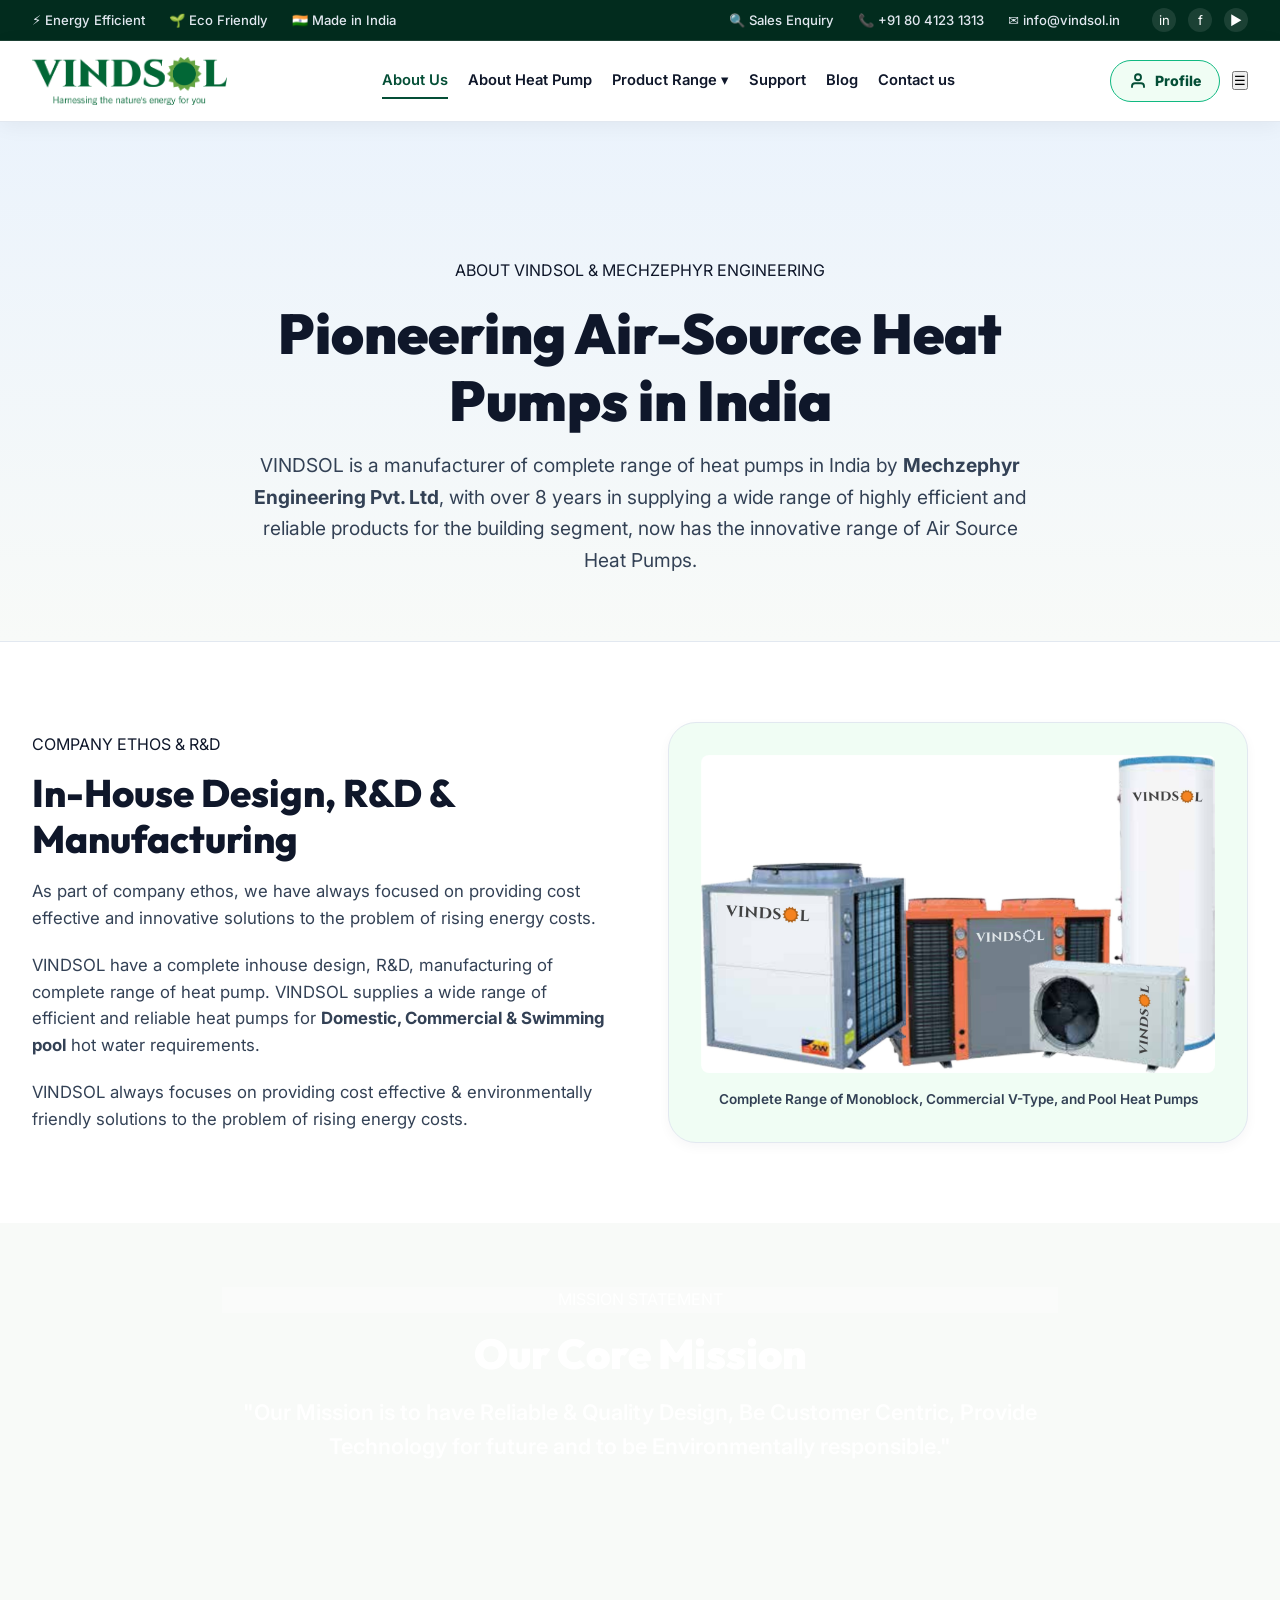
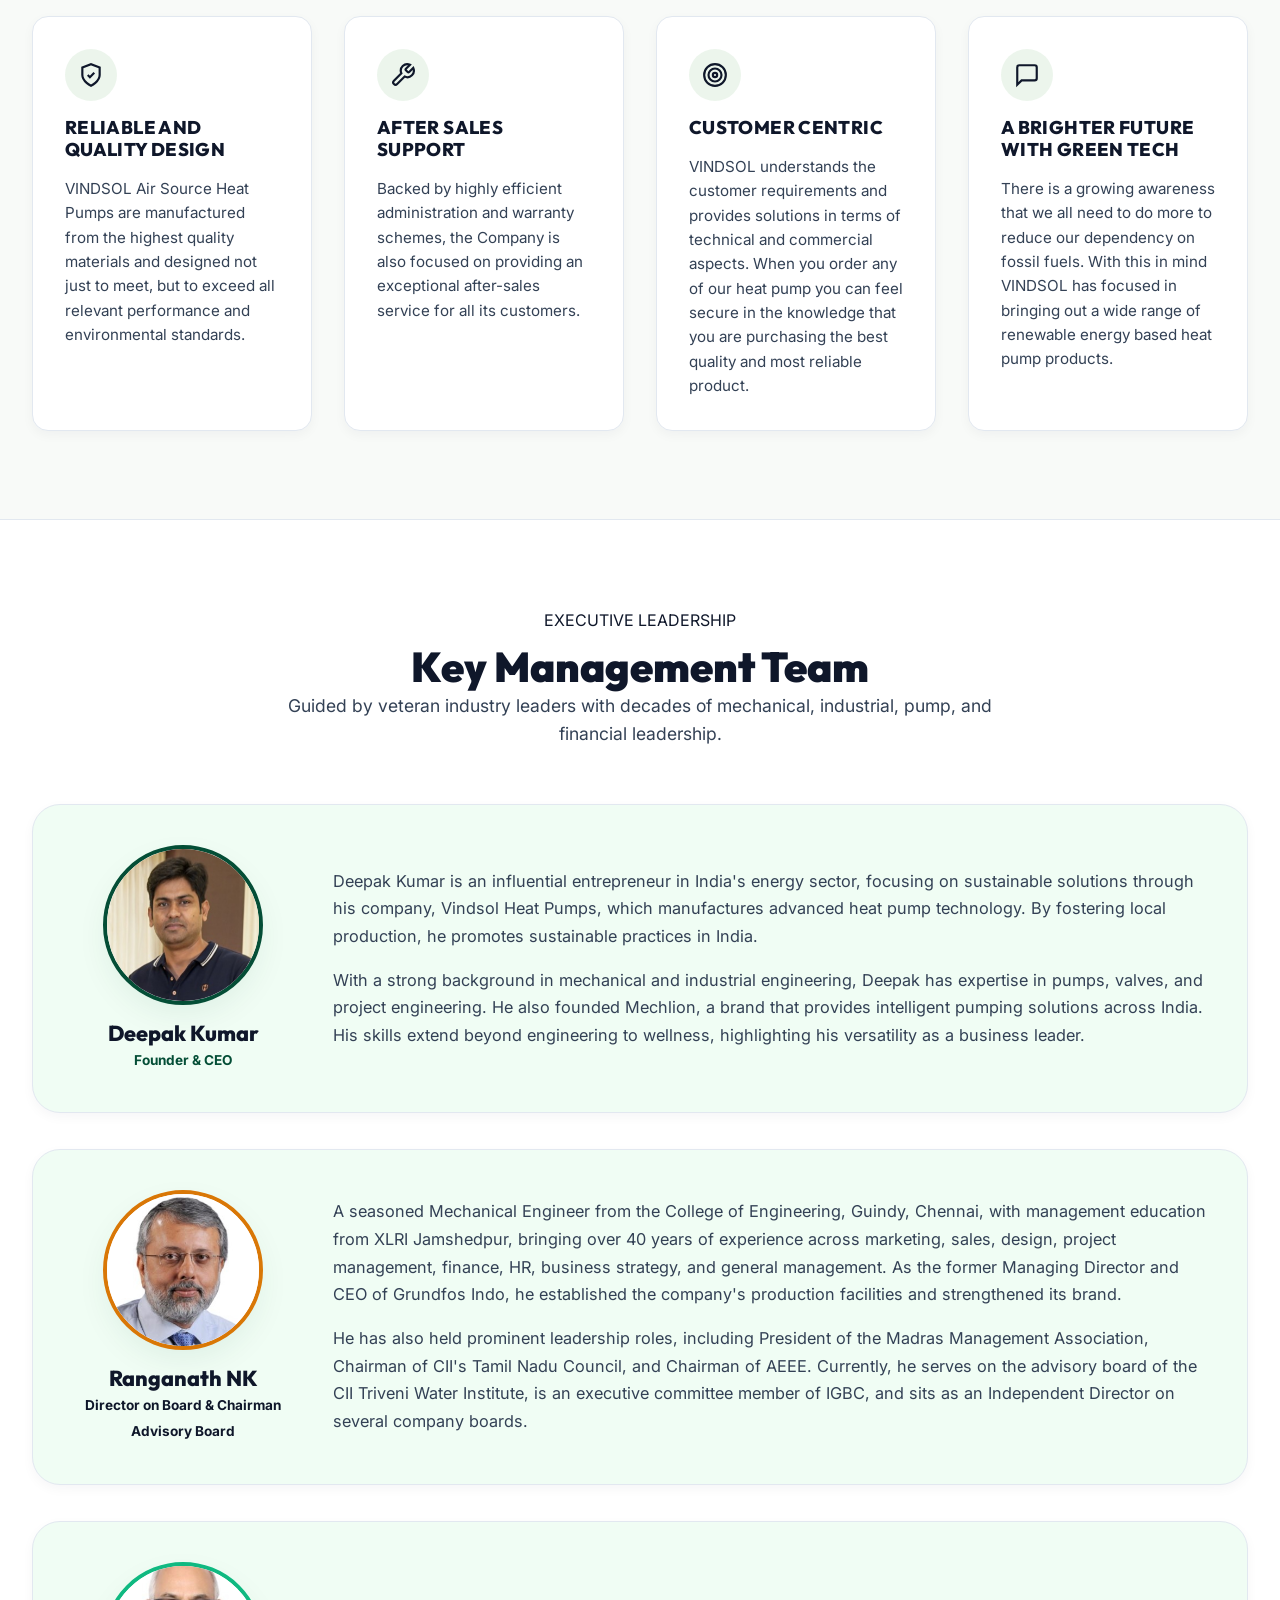
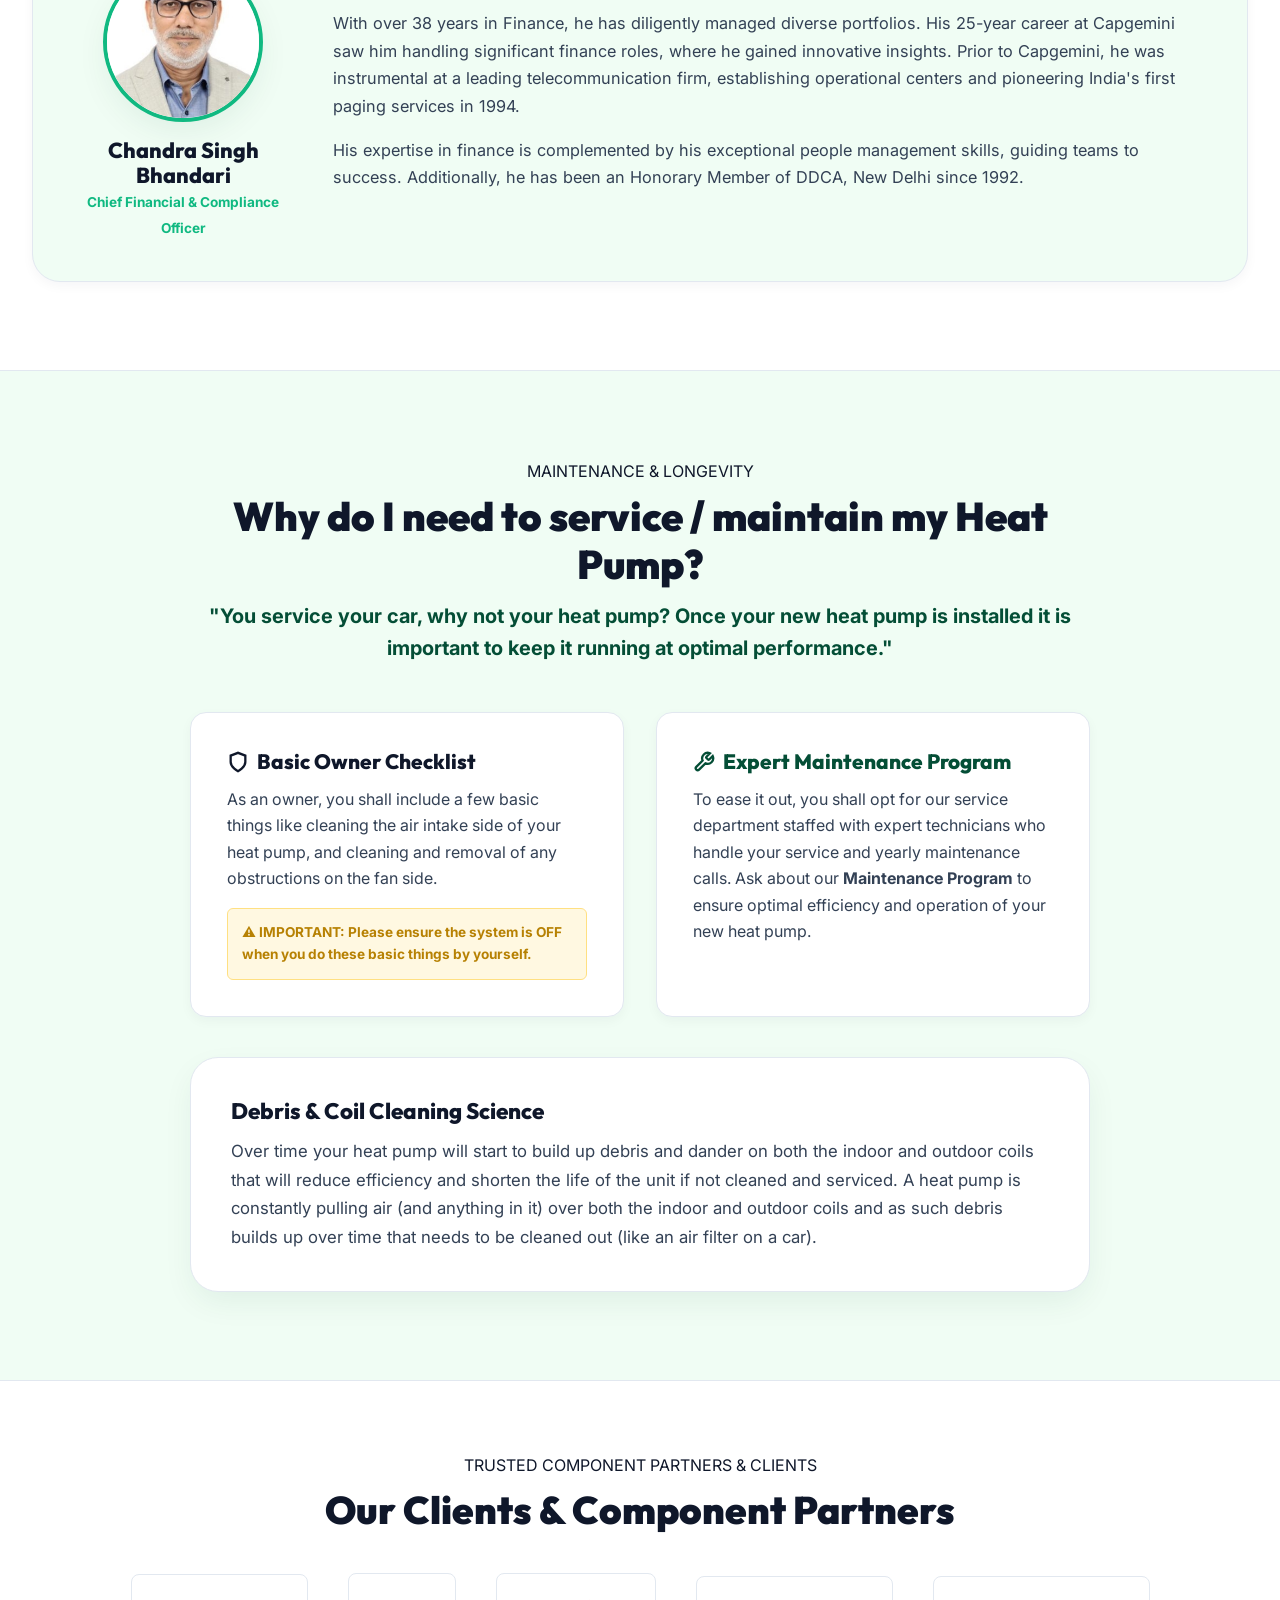
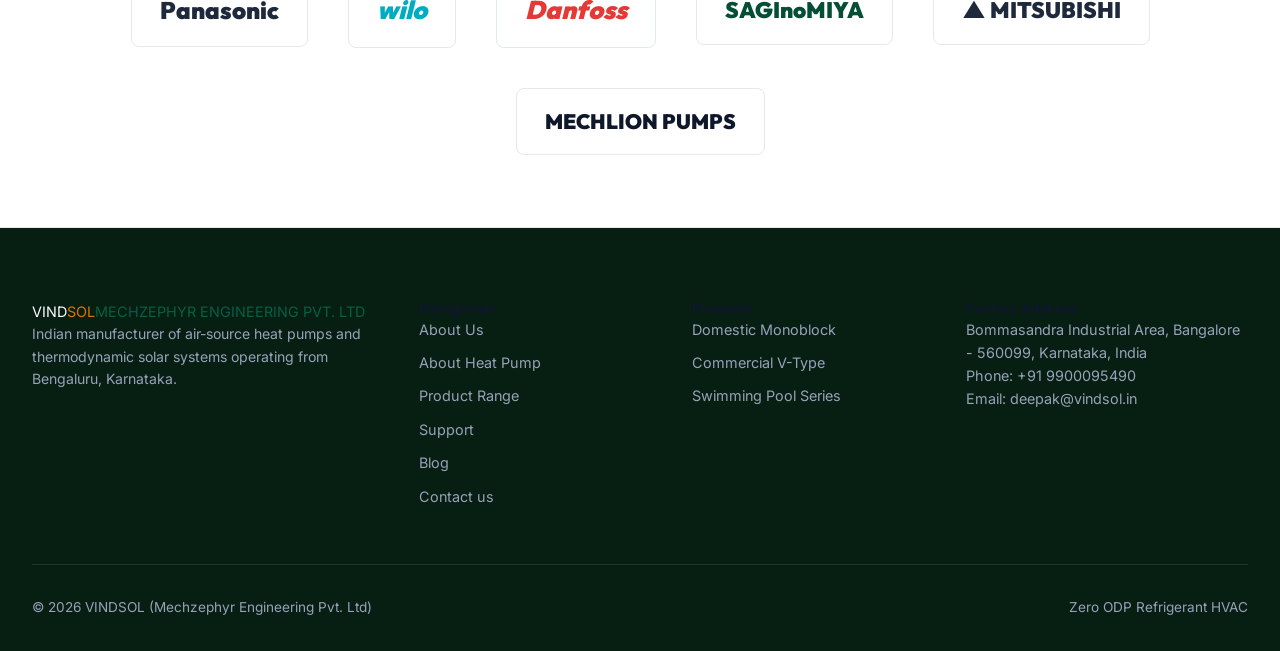
==== about.html @ 5ed68102 "Replace Get Quote navbar button with Profile nav button across site, remove homepage industry blocks" ====
<!DOCTYPE html>
<html lang="en">
<head>
  <meta charset="UTF-8">
  <meta name="viewport" content="width=device-width, initial-scale=1.0">
  <title>About Us | Mechzephyr Engineering Pvt. Ltd, VINDSOL Bengaluru</title>
  <meta name="description" content="Learn about VINDSOL (A unit of Mechzephyr Engineering Pvt. Ltd, Bengaluru). 8+ years of engineering air-source heat pumps, thermodynamic solar collectors, and eco-friendly water heating. Meet our leadership team.">
  <link rel="stylesheet" href="css/style.css">
</head>
<body>

  <!-- TOP UTILITY ANNOUNCEMENT BAR -->
  <div class="top-bar">
    <div class="container top-bar-container">
      <div class="top-bar-left">
        <span class="top-bar-item">⚡ Energy Efficient</span>
        <span class="top-bar-item">🌱 Eco Friendly</span>
        <span class="top-bar-item">🇮🇳 Made in India</span>
      </div>
      <div class="top-bar-right">
        <a href="contact.html" class="top-bar-item">🔍 Sales Enquiry</a>
        <a href="tel:+918041231313" class="top-bar-item">📞 +91 80 4123 1313</a>
        <a href="mailto:info@vindsol.in" class="top-bar-item">✉️ info@vindsol.in</a>
        <div class="social-links">
          <a href="#" aria-label="LinkedIn">in</a>
          <a href="#" aria-label="Facebook">f</a>
          <a href="#" aria-label="YouTube">▶</a>
        </div>
      </div>
    </div>
  </div>

  <!-- MAIN NAVIGATION HEADER -->
  <header class="header">
    <div class="container nav-container">
      <a href="index.html" class="logo-brand" aria-label="VINDSOL Homepage">
        <img src="assets/images/vindsol-official-logo.png" alt="Vindsol Heat Pump Solutions" class="logo-img">
      </a>

      <nav aria-label="Main Navigation">
        <ul class="nav-menu">
          <li><a href="about.html" class="nav-link active">About Us</a></li>
          <li><a href="sustainability.html" class="nav-link">About Heat Pump</a></li>
          <li class="nav-item-has-dropdown">
            <a href="products.html" class="nav-link">Product Range ▾</a>
            <div class="mega-dropdown-menu">
              <div class="mega-dropdown-sidebar">
                <div class="mega-tab-item active" data-tab="tab-air-source">
                  <span>Air Source Heat Pump</span>
                  <span>▸</span>
                </div>
                <div class="mega-tab-item" data-tab="tab-thermo">
                  <span>Thermodynamics Heat Pumps</span>
                  <span>▸</span>
                </div>
                <div class="mega-tab-item" data-tab="tab-tanks">
                  <span>Quartz Blue Glass Lined Storage Tank</span>
                  <span>▸</span>
                </div>
                <div class="mega-tab-item" data-tab="tab-accessories">
                  <span>Safety Accessories For Hot water Tank</span>
                  <span>▸</span>
                </div>
              </div>

              <div class="mega-dropdown-content">
                <!-- Submenu 1: Air Source Heat Pump -->
                <div class="mega-sub-panel active" id="tab-air-source">
                  <a href="product-detail.html?id=dhw" class="mega-sub-item">
                    <strong>Domestic Hot Water Heat Pumps (DHW)</strong>
                    <p>100L to 500L monoblock & split residential units</p>
                  </a>
                  <a href="product-detail.html?id=commercial" class="mega-sub-item">
                    <strong>Commercial Industrial Heat Pumps</strong>
                    <p>Heavy-duty V-Type & 80°C high-temp systems for hotels & factories</p>
                  </a>
                  <a href="product-detail.html?id=pool" class="mega-sub-item">
                    <strong>Swimming pool Heat Pumps</strong>
                    <p>All-season 28°C constant temperature swimming pool heating</p>
                  </a>
                  <a href="product-detail.html?id=spa" class="mega-sub-item">
                    <strong>Spa and pool Heat Pumps</strong>
                    <p>100% Titanium tube-in-shell anti-corrosion heat exchangers</p>
                  </a>
                </div>

                <!-- Submenu 2: Thermodynamics Heat Pumps -->
                <div class="mega-sub-panel" id="tab-thermo">
                  <a href="sustainability.html" class="mega-sub-item">
                    <strong>About Thermodynamics heat pump Technology</strong>
                    <p>Dual-source heat technology combining solar panels & air heating</p>
                  </a>
                  <a href="product-detail.html?id=thermo-allinone" class="mega-sub-item">
                    <strong>All-in-one Thermodynamics Solar Heat Pump</strong>
                    <p>Integrated compact thermodynamic residential water heater</p>
                  </a>
                  <a href="product-detail.html?id=thermo-commercial" class="mega-sub-item">
                    <strong>Commercial thermodynamic Solar Heat Pumps</strong>
                    <p>Large-scale solar collector arrays for commercial hot water</p>
                  </a>
                </div>

                <!-- Submenu 3: Quartz Blue Glass Lined Storage Tank -->
                <div class="mega-sub-panel" id="tab-tanks">
                  <a href="product-detail.html?id=storage-tanks" class="mega-sub-item">
                    <strong>Quartz Blue Glass Lined Storage Tank</strong>
                    <p>German enamel lining with 50mm PUF thermal insulation (200L - 1000L)</p>
                  </a>
                </div>

                <!-- Submenu 4: Safety Accessories (User Screenshot Sub-Types) -->
                <div class="mega-sub-panel" id="tab-accessories">
                  <a href="product-detail.html?id=vacuum-valve" class="mega-sub-item">
                    <strong>Vacuum Relief Valve</strong>
                    <p>Prevents internal vacuum collapse in hot water storage vessels</p>
                  </a>
                  <a href="product-detail.html?id=tp-valve" class="mega-sub-item">
                    <strong>Temperature & Pressure Relief Valve</strong>
                    <p>Dual safety pressure & thermal discharge relief protection</p>
                  </a>
                </div>
              </div>
            </div>
          </li>
          <li><a href="support.html" class="nav-link">Support</a></li>
          <li><a href="blog.html" class="nav-link">Blog</a></li>
          <li><a href="contact.html" class="nav-link">Contact us</a></li>
        </ul>
      </nav>

      <div style="display: flex; align-items: center; gap: 0.75rem;">
        <a href="contact.html#profile" class="nav-profile-btn" aria-label="User Profile">
          <svg width="18" height="18" viewBox="0 0 24 24" fill="none" stroke="currentColor" stroke-width="2.5"><path d="M20 21v-2a4 4 0 0 0-4-4H8a4 4 0 0 0-4 4v2"/><circle cx="12" cy="7" r="4"/></svg>
          <span>Profile</span>
        </a>
        <button class="mobile-toggle" aria-label="Toggle Navigation Menu">☰</button>
      </div>
    </div>
  </header>

  <!-- HERO BANNER -->
  <section style="padding-top: calc(var(--header-height) + 3.5rem); padding-bottom: 4rem; background: linear-gradient(180deg, #EBF3FC 0%, var(--bg-body) 100%); border-bottom: 1px solid var(--border-soft);">
    <div class="container" style="text-align: center; max-width: 860px;">
      <div class="blueprint-tag stagger-load-1" style="margin-bottom: 1rem;">ABOUT VINDSOL &amp; MECHZEPHYR ENGINEERING</div>
      <h1 class="stagger-load-2" style="font-size: 3.5rem; font-weight: 900; margin-bottom: 1rem;">Pioneering Air-Source Heat Pumps in India</h1>
      <p class="stagger-load-3" style="font-size: 1.2rem; color: var(--text-secondary); line-height: 1.65;">
        VINDSOL is a manufacturer of complete range of heat pumps in India by <strong>Mechzephyr Engineering Pvt. Ltd</strong>, with over 8 years in supplying a wide range of highly efficient and reliable products for the building segment, now has the innovative range of Air Source Heat Pumps.
      </p>
    </div>
  </section>

  <!-- OVERVIEW & ETHOS -->
  <section class="reveal-on-scroll" style="padding: 5rem 0; background: #FFFFFF;">
    <div class="container">
      <div style="display: grid; grid-template-columns: 1fr 1fr; gap: 3.5rem; align-items: center;">
        <div>
          <div class="blueprint-tag tag-orange" style="margin-bottom: 0.75rem;">COMPANY ETHOS &amp; R&amp;D</div>
          <h2 style="font-size: 2.4rem; font-weight: 800; margin-bottom: 1rem;">In-House Design, R&amp;D &amp; Manufacturing</h2>
          <p style="color: var(--text-secondary); margin-bottom: 1.25rem; font-size: 1.05rem;">
            As part of company ethos, we have always focused on providing cost effective and innovative solutions to the problem of rising energy costs.
          </p>
          <p style="color: var(--text-secondary); margin-bottom: 1.25rem; font-size: 1.05rem;">
            VINDSOL have a complete inhouse design, R&amp;D, manufacturing of complete range of heat pump. VINDSOL supplies a wide range of efficient and reliable heat pumps for <strong>Domestic, Commercial &amp; Swimming pool</strong> hot water requirements.
          </p>
          <p style="color: var(--text-secondary); font-size: 1.05rem;">
            VINDSOL always focuses on providing cost effective &amp; environmentally friendly solutions to the problem of rising energy costs.
          </p>
        </div>

        <div class="motion-card" style="background: var(--bg-surface); border: 1px solid var(--border-soft); border-radius: var(--radius-lg); padding: 2rem; box-shadow: var(--shadow-sm); text-align: center;">
          <img src="assets/images/about-img-5.png" alt="VINDSOL Complete Heat Pump Product Range" style="max-width: 100%; height: auto; border-radius: 8px;">
          <span class="mono" style="display: block; margin-top: 1rem; font-size: 0.85rem; color: var(--text-secondary); font-weight: 600;">Complete Range of Monoblock, Commercial V-Type, and Pool Heat Pumps</span>
        </div>
      </div>
    </div>
  </section>

  <!-- MISSION STATEMENT BANNER -->
  <section class="reveal-on-scroll" style="padding: 4rem 0; background: var(--gradient-hero); color: #FFFFFF;">
    <div class="container" style="text-align: center; max-width: 900px;">
      <div class="blueprint-tag" style="background: rgba(255,255,255,0.2); border-color: rgba(255,255,255,0.4); color: #FFFFFF; margin-bottom: 1rem;">MISSION STATEMENT</div>
      <h2 style="font-size: 2.6rem; font-weight: 900; margin-bottom: 1rem; color: #FFFFFF;">Our Core Mission</h2>
      <p style="font-size: 1.35rem; color: rgba(255,255,255,0.95); font-weight: 600; line-height: 1.6;">
        "Our Mission is to have Reliable &amp; Quality Design, Be Customer Centric, Provide Technology for future and to be Environmentally responsible."
      </p>
    </div>
  </section>

  <!-- CORE PILLARS GRID (4-COLUMN LAYOUT) -->
  <section class="reveal-on-scroll" style="padding: 5.5rem 0; background: var(--bg-body); border-bottom: 1px solid var(--border-soft);">
    <div class="container">
      <div style="display: grid; grid-template-columns: repeat(4, 1fr); gap: 2rem;">

        <!-- Pillar 1 -->
        <div class="motion-card stagger-child" style="background: #FFFFFF; border: 1px solid var(--border-soft); border-radius: var(--radius-md); padding: 2rem; box-shadow: var(--shadow-sm); display: flex; flex-direction: column; gap: 1rem;">
          <div style="width: 52px; height: 52px; border-radius: 50%; background: rgba(67, 160, 71, 0.1); display: flex; align-items: center; justify-content: center; color: var(--color-success);">
            <svg width="26" height="26" viewBox="0 0 24 24" fill="none" stroke="currentColor" stroke-width="2"><path d="M12 22s8-4 8-10V5l-8-3-8 3v7c0 6 8 10 8 10z"/><polyline points="9 12 11 14 15 10"/></svg>
          </div>
          <h3 style="font-size: 1.15rem; font-weight: 800; text-transform: uppercase; color: var(--text-primary); letter-spacing: 0.02em;">RELIABLE AND QUALITY DESIGN</h3>
          <p style="font-size: 0.95rem; color: var(--text-secondary); line-height: 1.6;">
            VINDSOL Air Source Heat Pumps are manufactured from the highest quality materials and designed not just to meet, but to exceed all relevant performance and environmental standards.
          </p>
        </div>

        <!-- Pillar 2 -->
        <div style="background: #FFFFFF; border: 1px solid var(--border-soft); border-radius: var(--radius-md); padding: 2rem; box-shadow: var(--shadow-sm); display: flex; flex-direction: column; gap: 1rem;">
          <div style="width: 52px; height: 52px; border-radius: 50%; background: rgba(67, 160, 71, 0.1); display: flex; align-items: center; justify-content: center; color: var(--color-success);">
            <svg width="26" height="26" viewBox="0 0 24 24" fill="none" stroke="currentColor" stroke-width="2"><path d="M14.7 6.3a1 1 0 0 0 0 1.4l1.6 1.6a1 1 0 0 0 1.4 0l3.77-3.77a6 6 0 0 1-7.94 7.94l-6.91 6.91a2.12 2.12 0 0 1-3-3l6.91-6.91a6 6 0 0 1 7.94-7.94l-3.76 3.76z"/></svg>
          </div>
          <h3 style="font-size: 1.15rem; font-weight: 800; text-transform: uppercase; color: var(--text-primary); letter-spacing: 0.02em;">AFTER SALES SUPPORT</h3>
          <p style="font-size: 0.95rem; color: var(--text-secondary); line-height: 1.6;">
            Backed by highly efficient administration and warranty schemes, the Company is also focused on providing an exceptional after-sales service for all its customers.
          </p>
        </div>

        <!-- Pillar 3 -->
        <div style="background: #FFFFFF; border: 1px solid var(--border-soft); border-radius: var(--radius-md); padding: 2rem; box-shadow: var(--shadow-sm); display: flex; flex-direction: column; gap: 1rem;">
          <div style="width: 52px; height: 52px; border-radius: 50%; background: rgba(67, 160, 71, 0.1); display: flex; align-items: center; justify-content: center; color: var(--color-success);">
            <svg width="26" height="26" viewBox="0 0 24 24" fill="none" stroke="currentColor" stroke-width="2"><circle cx="12" cy="12" r="10"/><circle cx="12" cy="12" r="6"/><circle cx="12" cy="12" r="2"/></svg>
          </div>
          <h3 style="font-size: 1.15rem; font-weight: 800; text-transform: uppercase; color: var(--text-primary); letter-spacing: 0.02em;">CUSTOMER CENTRIC</h3>
          <p style="font-size: 0.95rem; color: var(--text-secondary); line-height: 1.6;">
            VINDSOL understands the customer requirements and provides solutions in terms of technical and commercial aspects. When you order any of our heat pump you can feel secure in the knowledge that you are purchasing the best quality and most reliable product.
          </p>
        </div>

        <!-- Pillar 4 -->
        <div style="background: #FFFFFF; border: 1px solid var(--border-soft); border-radius: var(--radius-md); padding: 2rem; box-shadow: var(--shadow-sm); display: flex; flex-direction: column; gap: 1rem;">
          <div style="width: 52px; height: 52px; border-radius: 50%; background: rgba(67, 160, 71, 0.1); display: flex; align-items: center; justify-content: center; color: var(--color-success);">
            <svg width="26" height="26" viewBox="0 0 24 24" fill="none" stroke="currentColor" stroke-width="2"><path d="M21 15a2 2 0 0 1-2 2H7l-4 4V5a2 2 0 0 1 2-2h14a2 2 0 0 1 2 2z"/></svg>
          </div>
          <h3 style="font-size: 1.15rem; font-weight: 800; text-transform: uppercase; color: var(--text-primary); letter-spacing: 0.02em;">A BRIGHTER FUTURE WITH GREEN TECH</h3>
          <p style="font-size: 0.95rem; color: var(--text-secondary); line-height: 1.6;">
            There is a growing awareness that we all need to do more to reduce our dependency on fossil fuels. With this in mind VINDSOL has focused in bringing out a wide range of renewable energy based heat pump products.
          </p>
        </div>

      </div>
    </div>
  </section>

  <!-- KEY MANAGEMENT TEAM -->
  <section style="padding: 5.5rem 0; background: #FFFFFF;">
    <div class="container">
      <div style="text-align: center; max-width: 720px; margin: 0 auto 3.5rem auto;">
        <div class="blueprint-tag tag-orange">EXECUTIVE LEADERSHIP</div>
        <h2 style="font-size: 2.6rem; font-weight: 900; margin-top: 0.5rem;">Key Management Team</h2>
        <p style="font-size: 1.1rem; color: var(--text-secondary);">Guided by veteran industry leaders with decades of mechanical, industrial, pump, and financial leadership.</p>
      </div>

      <div style="display: flex; flex-direction: column; gap: 2.25rem;">

        <!-- Member 1: Deepak Kumar -->
        <div style="background: var(--bg-surface); border: 1px solid var(--border-soft); border-radius: var(--radius-lg); padding: 2.5rem; display: grid; grid-template-columns: 220px 1fr; gap: 2.5rem; align-items: center; box-shadow: var(--shadow-sm);">
          <div style="text-align: center;">
            <div style="width: 160px; height: 160px; border-radius: 50%; background: #FFFFFF; border: 4px solid var(--color-primary); margin: 0 auto 1rem auto; overflow: hidden; box-shadow: var(--shadow-md);">
              <img src="assets/images/team/deepak-face.png" alt="Deepak Kumar - Founder & CEO" style="width: 100%; height: 100%; object-fit: cover; object-position: center top;">
            </div>
            <h3 style="font-size: 1.35rem; font-weight: 800; color: var(--text-primary);">Deepak Kumar</h3>
            <span class="mono" style="font-size: 0.85rem; color: var(--color-primary); font-weight: 700;">Founder &amp; CEO</span>
          </div>
          <div>
            <p style="color: var(--text-secondary); margin-bottom: 1rem; line-height: 1.7; font-size: 1.02rem;">
              Deepak Kumar is an influential entrepreneur in India's energy sector, focusing on sustainable solutions through his company, Vindsol Heat Pumps, which manufactures advanced heat pump technology. By fostering local production, he promotes sustainable practices in India.
            </p>
            <p style="color: var(--text-secondary); line-height: 1.7; font-size: 1.02rem;">
              With a strong background in mechanical and industrial engineering, Deepak has expertise in pumps, valves, and project engineering. He also founded Mechlion, a brand that provides intelligent pumping solutions across India. His skills extend beyond engineering to wellness, highlighting his versatility as a business leader.
            </p>
          </div>
        </div>

        <!-- Member 2: Ranganath NK -->
        <div style="background: var(--bg-surface); border: 1px solid var(--border-soft); border-radius: var(--radius-lg); padding: 2.5rem; display: grid; grid-template-columns: 220px 1fr; gap: 2.5rem; align-items: center; box-shadow: var(--shadow-sm);">
          <div style="text-align: center;">
            <div style="width: 160px; height: 160px; border-radius: 50%; background: #FFFFFF; border: 4px solid var(--color-secondary); margin: 0 auto 1rem auto; overflow: hidden; box-shadow: var(--shadow-md);">
              <img src="assets/images/team/ranganath-face.jpg" alt="Ranganath NK - Director on Board" style="width: 100%; height: 100%; object-fit: cover; object-position: center top;">
            </div>
            <h3 style="font-size: 1.35rem; font-weight: 800; color: var(--text-primary);">Ranganath NK</h3>
            <span class="mono" style="font-size: 0.85rem; color: var(--color-secondary-dark); font-weight: 700;">Director on Board &amp; Chairman Advisory Board</span>
          </div>
          <div>
            <p style="color: var(--text-secondary); margin-bottom: 1rem; line-height: 1.7; font-size: 1.02rem;">
              A seasoned Mechanical Engineer from the College of Engineering, Guindy, Chennai, with management education from XLRI Jamshedpur, bringing over 40 years of experience across marketing, sales, design, project management, finance, HR, business strategy, and general management. As the former Managing Director and CEO of Grundfos Indo, he established the company's production facilities and strengthened its brand.
            </p>
            <p style="color: var(--text-secondary); line-height: 1.7; font-size: 1.02rem;">
              He has also held prominent leadership roles, including President of the Madras Management Association, Chairman of CII's Tamil Nadu Council, and Chairman of AEEE. Currently, he serves on the advisory board of the CII Triveni Water Institute, is an executive committee member of IGBC, and sits as an Independent Director on several company boards.
            </p>
          </div>
        </div>

        <!-- Member 3: Chandra Singh Bhandari -->
        <div style="background: var(--bg-surface); border: 1px solid var(--border-soft); border-radius: var(--radius-lg); padding: 2.5rem; display: grid; grid-template-columns: 220px 1fr; gap: 2.5rem; align-items: center; box-shadow: var(--shadow-sm);">
          <div style="text-align: center;">
            <div style="width: 160px; height: 160px; border-radius: 50%; background: #FFFFFF; border: 4px solid var(--color-accent); margin: 0 auto 1rem auto; overflow: hidden; box-shadow: var(--shadow-md);">
              <img src="assets/images/team/bhandari-face.jpg" alt="Chandra Singh Bhandari - Chief Financial & Compliance Officer" style="width: 100%; height: 100%; object-fit: cover; object-position: center top;">
            </div>
            <h3 style="font-size: 1.35rem; font-weight: 800; color: var(--text-primary);">Chandra Singh Bhandari</h3>
            <span class="mono" style="font-size: 0.85rem; color: var(--color-accent); font-weight: 700;">Chief Financial &amp; Compliance Officer</span>
          </div>
          <div>
            <p style="color: var(--text-secondary); margin-bottom: 1rem; line-height: 1.7; font-size: 1.02rem;">
              With over 38 years in Finance, he has diligently managed diverse portfolios. His 25-year career at Capgemini saw him handling significant finance roles, where he gained innovative insights. Prior to Capgemini, he was instrumental at a leading telecommunication firm, establishing operational centers and pioneering India's first paging services in 1994.
            </p>
            <p style="color: var(--text-secondary); line-height: 1.7; font-size: 1.02rem;">
              His expertise in finance is complemented by his exceptional people management skills, guiding teams to success. Additionally, he has been an Honorary Member of DDCA, New Delhi since 1992.
            </p>
          </div>
        </div>

      </div>
    </div>
  </section>

  <!-- WHY DO I NEED TO SERVICE / MAINTAIN MY HEAT PUMP? (AFTER KEY MANAGEMENT) -->
  <section style="padding: 5.5rem 0; background: var(--bg-surface); border-top: 1px solid var(--border-soft); border-bottom: 1px solid var(--border-soft);">
    <div class="container">
      <div style="max-width: 900px; margin: 0 auto;">
        
        <div style="text-align: center; margin-bottom: 3rem;">
          <div class="blueprint-tag tag-orange">MAINTENANCE &amp; LONGEVITY</div>
          <h2 style="font-size: 2.5rem; font-weight: 900; margin-top: 0.5rem; color: var(--text-primary);">Why do I need to service / maintain my Heat Pump?</h2>
          <p style="font-size: 1.25rem; font-weight: 700; color: var(--color-primary); margin-top: 0.75rem;">
            "You service your car, why not your heat pump? Once your new heat pump is installed it is important to keep it running at optimal performance."
          </p>
        </div>

        <div style="display: grid; grid-template-columns: 1fr 1fr; gap: 2rem; margin-bottom: 2.5rem;">
          
          <div style="background: #FFFFFF; border: 1px solid var(--border-soft); border-radius: var(--radius-md); padding: 2.25rem; box-shadow: var(--shadow-sm);">
            <h3 style="font-size: 1.3rem; font-weight: 800; color: var(--color-secondary-dark); margin-bottom: 0.75rem; display: flex; align-items: center; gap: 0.5rem;">
              <svg width="22" height="22" viewBox="0 0 24 24" fill="none" stroke="currentColor" stroke-width="2.5"><path d="M12 22s8-4 8-10V5l-8-3-8 3v7c0 6 8 10 8 10z"/></svg>
              Basic Owner Checklist
            </h3>
            <p style="color: var(--text-secondary); font-size: 1rem; line-height: 1.65;">
              As an owner, you shall include a few basic things like cleaning the air intake side of your heat pump, and cleaning and removal of any obstructions on the fan side.
            </p>
            <div style="margin-top: 1rem; padding: 0.85rem; background: #FFF8E1; border: 1px solid #FFE082; border-radius: 6px; font-family: var(--font-mono); font-size: 0.85rem; color: #B78103; font-weight: 700;">
              ⚠️ IMPORTANT: Please ensure the system is OFF when you do these basic things by yourself.
            </div>
          </div>

          <div style="background: #FFFFFF; border: 1px solid var(--border-soft); border-radius: var(--radius-md); padding: 2.25rem; box-shadow: var(--shadow-sm);">
            <h3 style="font-size: 1.3rem; font-weight: 800; color: var(--color-primary); margin-bottom: 0.75rem; display: flex; align-items: center; gap: 0.5rem;">
              <svg width="22" height="22" viewBox="0 0 24 24" fill="none" stroke="currentColor" stroke-width="2.5"><path d="M14.7 6.3a1 1 0 0 0 0 1.4l1.6 1.6a1 1 0 0 0 1.4 0l3.77-3.77a6 6 0 0 1-7.94 7.94l-6.91 6.91a2.12 2.12 0 0 1-3-3l6.91-6.91a6 6 0 0 1 7.94-7.94l-3.76 3.76z"/></svg>
              Expert Maintenance Program
            </h3>
            <p style="color: var(--text-secondary); font-size: 1rem; line-height: 1.65;">
              To ease it out, you shall opt for our service department staffed with expert technicians who handle your service and yearly maintenance calls. Ask about our <strong>Maintenance Program</strong> to ensure optimal efficiency and operation of your new heat pump.
            </p>
          </div>

        </div>

        <!-- Coils & Debris Technical Deep Dive Card -->
        <div style="background: #FFFFFF; border: 1px solid var(--border-soft); border-radius: var(--radius-lg); padding: 2.5rem; box-shadow: var(--shadow-md);">
          <h3 style="font-size: 1.4rem; font-weight: 800; color: var(--text-primary); margin-bottom: 0.75rem;">Debris &amp; Coil Cleaning Science</h3>
          <p style="color: var(--text-secondary); font-size: 1.05rem; line-height: 1.7;">
            Over time your heat pump will start to build up debris and dander on both the indoor and outdoor coils that will reduce efficiency and shorten the life of the unit if not cleaned and serviced. A heat pump is constantly pulling air (and anything in it) over both the indoor and outdoor coils and as such debris builds up over time that needs to be cleaned out (like an air filter on a car).
          </p>
        </div>

      </div>
    </div>
  </section>

  <!-- OUR CLIENTS & PARTNER LOGOS STRIP -->
  <section style="padding: 4.5rem 0; background: #FFFFFF; border-bottom: 1px solid var(--border-soft);">
    <div class="container">
      <div style="text-align: center; margin-bottom: 2.5rem;">
        <div class="blueprint-tag">TRUSTED COMPONENT PARTNERS &amp; CLIENTS</div>
        <h2 style="font-size: 2.4rem; font-weight: 900; margin-top: 0.5rem; color: var(--text-primary);">Our Clients &amp; Component Partners</h2>
      </div>

      <div style="display: flex; align-items: center; justify-content: center; gap: 2.5rem; flex-wrap: wrap;">
        
        <div style="padding: 1rem 1.75rem; border: 1px solid var(--border-soft); border-radius: 8px; font-family: var(--font-display); font-size: 1.5rem; font-weight: 900; color: #1E293B;">
          Panasonic
        </div>

        <div style="padding: 1rem 1.75rem; border: 1px solid var(--border-soft); border-radius: 8px; font-family: var(--font-display); font-size: 1.6rem; font-weight: 900; color: #00ACC1; font-style: italic;">
          wilo
        </div>

        <div style="padding: 1rem 1.75rem; border: 1px solid var(--border-soft); border-radius: 8px; font-family: var(--font-display); font-size: 1.6rem; font-weight: 900; color: #E53935; font-style: italic;">
          Danfoss
        </div>

        <div style="padding: 1rem 1.75rem; border: 1px solid var(--border-soft); border-radius: 8px; font-family: var(--font-display); font-size: 1.4rem; font-weight: 900; color: var(--color-primary);">
          SAGInoMIYA
        </div>

        <div style="padding: 1rem 1.75rem; border: 1px solid var(--border-soft); border-radius: 8px; font-family: var(--font-display); font-size: 1.4rem; font-weight: 900; color: #1E293B;">
          ▲ MITSUBISHI
        </div>

        <div style="padding: 1rem 1.75rem; border: 1px solid var(--border-soft); border-radius: 8px; font-family: var(--font-display); font-size: 1.3rem; font-weight: 900; color: var(--color-secondary-dark);">
          MECHLION PUMPS
        </div>

      </div>
    </div>
  </section>

  <!-- FOOTER -->
  <footer class="footer">
    <div class="container">
      <div class="footer-grid">
        <div class="footer-col">
          <div class="logo-text-group"><span class="logo-title" style="color: #FFFFFF;">VIND<span style="color: var(--color-secondary);">SOL</span></span><span class="logo-sub" style="color: var(--color-primary-light);">MECHZEPHYR ENGINEERING PVT. LTD</span></div>
          <p style="color: #94A3B8; font-size: 0.88rem;">Indian manufacturer of air-source heat pumps and thermodynamic solar systems operating from Bengaluru, Karnataka.</p>
        </div>
        <div class="footer-col">
          <h4 class="footer-title">Navigation</h4>
          <ul class="footer-links">
            <li><a href="about.html">About Us</a></li>
            <li><a href="sustainability.html">About Heat Pump</a></li>
            <li><a href="products.html">Product Range</a></li>
            <li><a href="support.html">Support</a></li>
            <li><a href="blog.html">Blog</a></li>
            <li><a href="contact.html">Contact us</a></li>
          </ul>
        </div>
        <div class="footer-col">
          <h4 class="footer-title">Products</h4>
          <ul class="footer-links">
            <li><a href="products.html#domestic">Domestic Monoblock</a></li>
            <li><a href="products.html#commercial">Commercial V-Type</a></li>
            <li><a href="products.html#pool">Swimming Pool Series</a></li>
          </ul>
        </div>
        <div class="footer-col">
          <h4 class="footer-title">Factory Address</h4>
          <p style="color: #94A3B8; font-size: 0.9rem;">Bommasandra Industrial Area, Bangalore - 560099, Karnataka, India<br>Phone: +91 9900095490<br>Email: deepak@vindsol.in</p>
        </div>
      </div>
      <div class="footer-bottom">
        <span>&copy; 2026 VINDSOL (Mechzephyr Engineering Pvt. Ltd)</span>
        <span>Zero ODP Refrigerant HVAC</span>
      </div>
    </div>
  </footer>

  <script src="js/main.js"></script>
</body>
</html>
---- css/style.css ----
/* ==========================================================================
   VINDSOL - Aesthetic Modern Heat Pump Platform
   Structure Aligned with Lead Reference Architecture
   ========================================================================== */

@import url('https://fonts.googleapis.com/css2?family=Inter:wght@300;400;500;600;700;800;900&family=Outfit:wght@500;600;700;800;900&family=Space+Grotesk:wght@500;600;700&display=swap');

:root {
  /* 2026 Clean-Tech Bio-Emerald Color System */
  --color-primary: #044E36;          /* Deep Emerald Clean-Tech */
  --color-primary-dark: #022C1E;     /* Obsidian Emerald Dark Surface */
  --color-primary-light: #065F46;    /* Vibrant Mid Emerald */
  
  --color-accent: #10B981;           /* 2026 Neo Mint Emerald Glow */
  --color-accent-hover: #059669;     /* Deep Emerald Accent */
  --color-accent-light: #D1FAE5;     /* Soft Mint Tag Surface */
  --color-accent-badge: #ECFDF5;     /* Clean Mint Badge Surface */
  
  --color-gold: #F59E0B;             /* Thermal Solar Amber Gold */
  --color-secondary: #D97706;        /* Warm Copper Thermal Accent */
  --color-secondary-light: #FFEDD5;  /* Soft Warm Amber Surface */
  
  /* Neutral Color Tokens */
  --bg-topbar: #022C1E;              /* Midnight Obsidian Topbar */
  --bg-body: #F8FAF8;                /* 2026 Ultra-Clean Off-White */
  --bg-card: #FFFFFF;                /* Crisp Pure White Surface */
  --bg-surface: #F0FDF4;             /* Soft Emerald Light Tint */
  --bg-glass: rgba(255, 255, 255, 0.85);
  
  --border-soft: #E2E8F0;
  --border-divider: #CBD5E1;
  --border-primary: rgba(16, 185, 129, 0.25);
  
  /* Text Color Tokens */
  --text-primary: #0F172A;           /* Deep Charcoal Near-Black */
  --text-secondary: #334155;         /* Slate Body Text */
  --text-muted: #64748B;           /* Muted Gray */
  --text-white: #FFFFFF;
  
  /* 2026 Typography System */
  --font-display: 'Outfit', 'Inter', sans-serif;
  --font-heading: 'Space Grotesk', 'Outfit', sans-serif;
  --font-body: 'Inter', system-ui, sans-serif;
  
  /* Layout & Spacing */
  --container-max: 1320px;
  --header-height: 80px;
  --radius-sm: 10px;
  --radius-md: 16px;
  --radius-lg: 28px;
  --radius-full: 9999px;
  
  /* 2026 Elevated Shadows & Neo-Glows */
  --shadow-sm: 0 4px 12px rgba(15, 23, 42, 0.04);
  --shadow-md: 0 12px 32px -4px rgba(4, 78, 54, 0.08);
  --shadow-lg: 0 24px 48px -8px rgba(4, 78, 54, 0.16);
  --shadow-glow: 0 0 35px rgba(16, 185, 129, 0.3);
  
  --transition-fast: 0.2s cubic-bezier(0.16, 1, 0.3, 1);
  --transition-normal: 0.35s cubic-bezier(0.16, 1, 0.3, 1);
  --ease-out-expo: cubic-bezier(0.16, 1, 0.3, 1);
}

/* Base Resets */
*, *::before, *::after {
  box-sizing: border-box;
  margin: 0;
  padding: 0;
}

html {
  font-family: var(--font-body);
  font-size: 16px;
  color: var(--text-primary);
  background-color: var(--bg-body);
  scroll-behavior: smooth;
}

body {
  line-height: 1.6;
  -webkit-font-smoothing: antialiased;
  overflow-x: hidden;
}

h1, h2, h3, h4, h5, h6 {
  font-family: var(--font-display);
  color: var(--text-primary);
  line-height: 1.2;
}

a {
  color: inherit;
  text-decoration: none;
  transition: color var(--transition-fast);
}

img {
  max-width: 100%;
  height: auto;
  display: block;
}

/* Container */
.container {
  width: 100%;
  max-width: var(--container-max);
  margin: 0 auto;
  padding: 0 2rem;
}

/* ==========================================================================
   TOP UTILITY ANNOUNCEMENT BAR
   ========================================================================== */
.top-bar {
  background-color: var(--bg-topbar);
  color: #E2E8F0;
  font-size: 0.82rem;
  padding: 0.5rem 0;
  border-bottom: 1px solid rgba(255, 255, 255, 0.1);
}

.top-bar-container {
  display: flex;
  justify-content: space-between;
  align-items: center;
}

.top-bar-left, .top-bar-right {
  display: flex;
  align-items: center;
  gap: 1.5rem;
}

.top-bar-item {
  display: inline-flex;
  align-items: center;
  gap: 0.4rem;
  font-weight: 500;
}

.top-bar-item svg {
  color: #4ADE80;
}

.top-bar-right a:hover {
  color: #4ADE80;
}

.social-links {
  display: flex;
  gap: 0.75rem;
  margin-left: 0.5rem;
}

.social-links a {
  display: flex;
  align-items: center;
  justify-content: center;
  width: 24px;
  height: 24px;
  border-radius: 50%;
  background: rgba(255, 255, 255, 0.1);
  color: #FFFFFF;
  transition: background 0.2s ease;
}

.social-links a:hover {
  background: #15803D;
}

/* ==========================================================================
   MAIN NAVIGATION HEADER
   ========================================================================== */
.header {
  background: #FFFFFF;
  position: sticky;
  top: 0;
  z-index: 1000;
  box-shadow: 0 4px 20px rgba(0, 0, 0, 0.05);
  border-bottom: 1px solid var(--border-soft);
}

.nav-container {
  display: flex;
  align-items: center;
  justify-content: space-between;
  height: var(--header-height);
  gap: 1rem;
}

.logo-brand {
  display: flex;
  align-items: center;
  gap: 0.75rem;
  flex-shrink: 0;
  text-decoration: none;
}

.logo-img {
  height: 48px;
  width: auto;
  max-width: 220px;
  object-fit: contain;
}

.nav-menu {
  display: flex;
  align-items: center;
  gap: 1.25rem;
  list-style: none;
  white-space: nowrap;
}

.nav-link {
  font-size: 0.92rem;
  font-weight: 600;
  color: var(--text-primary);
  display: inline-flex;
  align-items: center;
  gap: 0.3rem;
  position: relative;
  padding: 0.4rem 0;
  white-space: nowrap;
}

.nav-link svg {
  transition: transform 0.2s ease;
}

.nav-link:hover svg {
  transform: translateY(2px);
}

.nav-link:hover, .nav-link.active {
  color: var(--color-primary);
}

.nav-link::after {
  content: '';
  position: absolute;
  bottom: 0;
  left: 0;
  width: 100%;
  height: 2.5px;
  background-color: var(--color-primary);
  transform: scaleX(0);
  transform-origin: left;
  transition: transform 0.3s var(--ease-out-expo);
}

.nav-link:hover::after, .nav-link.active::after {
  transform: scaleX(1);
}

.nav-profile-btn {
  background: var(--bg-surface);
  color: var(--color-primary);
  border: 1.5px solid #10B981;
  padding: 0.55rem 1.15rem;
  border-radius: var(--radius-full);
  font-size: 0.88rem;
  font-weight: 800;
  display: inline-flex;
  align-items: center;
  gap: 0.45rem;
  transition: all 0.25s var(--ease-out-expo);
  white-space: nowrap;
  flex-shrink: 0;
  text-decoration: none;
}

.nav-profile-btn:hover {
  background: var(--color-primary);
  color: #FFFFFF;
  border-color: var(--color-primary);
  transform: translateY(-2px);
  box-shadow: 0 6px 18px rgba(4, 78, 54, 0.2);
}

/* Sector Filter Bar inside Product Range */
.product-category-filter-bar {
  display: flex;
  align-items: center;
  justify-content: center;
  flex-wrap: wrap;
  gap: 0.75rem;
  margin-bottom: 2.25rem;
}

.sector-filter-btn {
  background: #FFFFFF;
  color: var(--text-secondary);
  border: 1.5px solid var(--border-soft);
  padding: 0.6rem 1.1rem;
  border-radius: var(--radius-full);
  font-size: 0.86rem;
  font-weight: 700;
  cursor: pointer;
  transition: all 0.25s var(--ease-out-expo);
}

.sector-filter-btn:hover, .sector-filter-btn.active {
  background: var(--color-primary);
  color: #FFFFFF;
  border-color: var(--color-primary);
  box-shadow: 0 6px 16px rgba(4, 78, 54, 0.18);
}

/* ==========================================================================
   PRODUCT RANGE MEGA DROPDOWN MENU (Matching Reference Screenshots)
   ========================================================================== */
.nav-item-has-dropdown {
  position: relative;
}

.mega-dropdown-menu {
  position: absolute;
  top: 100%;
  left: -20px;
  width: 580px;
  background: #FFFFFF;
  border: 1px solid var(--border-soft);
  border-radius: var(--radius-md);
  box-shadow: 0 20px 40px rgba(0, 0, 0, 0.15);
  display: flex;
  opacity: 0;
  visibility: hidden;
  transform: translateY(10px);
  transition: all 0.25s var(--ease-out-expo);
  z-index: 1000;
  overflow: hidden;
}

.nav-item-has-dropdown:hover .mega-dropdown-menu {
  opacity: 1;
  visibility: visible;
  transform: translateY(0);
}

.mega-dropdown-sidebar {
  width: 240px;
  background: #FFFFFF;
  border-right: 1px solid #E2E8F0;
  display: flex;
  flex-direction: column;
}

.mega-tab-item {
  padding: 0.95rem 1.1rem;
  font-size: 0.88rem;
  font-weight: 700;
  color: #55B747;
  border-bottom: 1px solid #E2E8F0;
  cursor: pointer;
  display: flex;
  align-items: center;
  justify-content: space-between;
  transition: all 0.2s ease;
}

.mega-tab-item:hover, .mega-tab-item.active {
  background: #1E241E;
  color: #55B747;
}

.mega-tab-link {
  padding: 0.95rem 1.1rem;
  font-size: 0.88rem;
  font-weight: 700;
  color: #55B747;
  border-bottom: 1px solid #E2E8F0;
  text-decoration: none;
  display: block;
  transition: all 0.2s ease;
}

.mega-tab-link:hover {
  background: #F1F5F9;
  color: #15803D;
}

.mega-dropdown-content {
  flex: 1;
  background: #FFFFFF;
  padding: 0.5rem 0;
}

.mega-sub-panel {
  display: none;
}

.mega-sub-panel.active {
  display: flex;
  flex-direction: column;
}

.mega-sub-item {
  padding: 0.85rem 1.25rem;
  border-bottom: 1px solid #F1F5F9;
  text-decoration: none;
  transition: background 0.2s ease;
}

.mega-sub-item:last-child {
  border-bottom: none;
}

.mega-sub-item:hover {
  background: #F8FAF8;
}

.mega-sub-item strong {
  font-size: 0.9rem;
  font-weight: 700;
  color: #55B747;
  display: block;
  line-height: 1.3;
}

.mega-sub-item p {
  font-size: 0.78rem;
  color: var(--text-muted);
  margin-top: 0.2rem;
  line-height: 1.3;
}

/* ==========================================================================
   HERO SECTION
   ========================================================================== */
.hero-section {
  padding: 3.5rem 0 5rem 0;
  background: linear-gradient(180deg, #F0F4F1 0%, var(--bg-body) 100%);
  position: relative;
  overflow: hidden;
}

.hero-grid {
  display: grid;
  grid-template-columns: 1fr 1.15fr 0.85fr;
  gap: 2rem;
  align-items: center;
}

.pill-tag {
  display: inline-flex;
  align-items: center;
  gap: 0.5rem;
  padding: 0.45rem 1.1rem;
  background-color: #DCFCE7;
  color: #14532D;
  border: 1px solid #86EFAC;
  border-radius: var(--radius-full);
  font-size: 0.78rem;
  font-weight: 800;
  letter-spacing: 0.08em;
  text-transform: uppercase;
  margin-bottom: 1.25rem;
}

.hero-headline {
  font-size: 3.2rem;
  font-weight: 900;
  letter-spacing: -0.035em;
  line-height: 1.12;
  color: var(--text-primary);
  margin-bottom: 1.2rem;
}

.hero-subtitle {
  font-size: 1.1rem;
  color: var(--text-secondary);
  line-height: 1.6;
  margin-bottom: 2rem;
}

.hero-cta-group {
  display: flex;
  align-items: center;
  gap: 1rem;
  flex-wrap: wrap;
}

.btn-primary {
  background-color: var(--color-primary);
  color: #FFFFFF;
  padding: 0.95rem 2rem;
  border-radius: var(--radius-md);
  font-size: 1rem;
  font-weight: 700;
  display: inline-flex;
  align-items: center;
  gap: 0.6rem;
  transition: all var(--transition-fast);
  box-shadow: 0 8px 20px rgba(15, 61, 34, 0.2);
}

.btn-primary:hover {
  background-color: var(--color-primary-dark);
  transform: translateY(-2px);
  box-shadow: 0 12px 28px rgba(15, 61, 34, 0.3);
}

.btn-secondary-white {
  background-color: #FFFFFF;
  color: var(--color-primary);
  border: 1.5px solid var(--color-primary);
  padding: 0.95rem 1.8rem;
  border-radius: var(--radius-md);
  font-size: 1rem;
  font-weight: 700;
  display: inline-flex;
  align-items: center;
  gap: 0.6rem;
  transition: all var(--transition-fast);
  box-shadow: var(--shadow-sm);
}

.btn-secondary-white:hover {
  background-color: var(--color-primary);
  color: #FFFFFF;
  transform: translateY(-2px);
  box-shadow: var(--shadow-md);
}

/* ==========================================================================
   FULL-WIDTH ADVERTISING HERO BANNER SLIDER (Matching Reference Image)
   ========================================================================== */
.hero-banner-slider {
  position: relative;
  width: 100%;
  min-height: 640px;
  background-color: #0F3D22;
  overflow: hidden;
}

.hero-banner-slide {
  position: absolute;
  top: 0;
  left: 0;
  width: 100%;
  height: 100%;
  opacity: 0;
  transition: opacity 0.8s ease-in-out;
  pointer-events: none;
}

.hero-banner-slide.active {
  opacity: 1;
  pointer-events: auto;
}

.hero-banner-bg {
  width: 100%;
  height: 100%;
  object-fit: cover;
  filter: brightness(1) saturate(1.1) contrast(1.05);
  transform: scale(1);
  transition: transform 7s ease;
}

.hero-banner-slide.active .hero-banner-bg {
  transform: scale(1.06);
}

/* Seamless Transparent Hero Text Overlay */
.hero-banner-content-wrapper {
  position: absolute;
  top: 0;
  left: 0;
  width: 100%;
  height: 100%;
  background: linear-gradient(90deg, rgba(7, 38, 20, 0.78) 0%, rgba(7, 38, 20, 0.35) 55%, rgba(0, 0, 0, 0) 100%);
  display: flex;
  align-items: center;
  z-index: 2;
}

.hero-banner-container {
  width: 100%;
  max-width: 1320px;
  margin: 0 auto;
  padding: 2.5rem 3rem;
}

.hero-banner-text-box {
  max-width: 680px;
  background: transparent;
  backdrop-filter: none;
  border: none;
  border-radius: 0;
  padding: 0;
  box-shadow: none;
}

.hero-banner-title {
  font-size: 3.4rem;
  font-weight: 900;
  color: #FFFFFF;
  line-height: 1.1;
  letter-spacing: -0.03em;
  margin-bottom: 1.25rem;
  text-shadow: 0 4px 15px rgba(0, 0, 0, 0.6);
}

/* Pure Transparent Floating Product Cutout Images (No Card Box) */
.hero-floating-products-row {
  display: flex;
  align-items: center;
  gap: 2rem;
  margin: 1.25rem 0 1.5rem 0;
  flex-wrap: wrap;
}

.floating-prod-item {
  background: none;
  backdrop-filter: none;
  border: none;
  border-radius: 0;
  padding: 0;
  display: flex;
  align-items: center;
  gap: 1rem;
  box-shadow: none;
  animation: floatProductTransparent 3.5s infinite ease-in-out;
  transition: transform 0.3s ease;
}

.floating-prod-item:nth-child(2) {
  animation-delay: 1.5s;
}

@keyframes floatProductTransparent {
  0%, 100% { transform: translateY(0); }
  50% { transform: translateY(-8px); }
}

.floating-prod-item:hover {
  transform: translateY(-10px) scale(1.05);
}

.floating-prod-img {
  height: 115px;
  width: auto;
  max-width: 170px;
  object-fit: contain;
  filter: drop-shadow(0 14px 28px rgba(0,0,0,0.55));
}

.floating-prod-text label {
  font-size: 0.72rem;
  font-weight: 800;
  color: #4ADE80;
  text-transform: uppercase;
  letter-spacing: 0.08em;
  display: block;
}

.floating-prod-text strong {
  font-size: 0.95rem;
  font-weight: 800;
  color: #FFFFFF;
  display: block;
  line-height: 1.2;
  text-shadow: 0 2px 8px rgba(0,0,0,0.7);
}

.hero-banner-description {
  font-size: 1.1rem;
  font-weight: 500;
  color: #F1F5F9;
  line-height: 1.55;
  margin-bottom: 2rem;
  max-width: 620px;
  text-shadow: 0 2px 8px rgba(0, 0, 0, 0.6);
}

.hero-banner-buttons {
  display: flex;
  align-items: center;
  gap: 1.25rem;
}

.btn-banner-green {
  background: linear-gradient(135deg, #10B981 0%, #047857 100%);
  color: #FFFFFF;
  font-size: 1rem;
  font-weight: 800;
  padding: 0.95rem 2.4rem;
  border-radius: var(--radius-sm);
  text-decoration: none;
  display: inline-flex;
  align-items: center;
  gap: 0.5rem;
  transition: all 0.3s var(--ease-out-expo);
  box-shadow: 0 10px 30px rgba(16, 185, 129, 0.4);
}

.btn-banner-green:hover {
  background: linear-gradient(135deg, #059669 0%, #064E3B 100%);
  transform: translateY(-3px) scale(1.02);
  box-shadow: 0 16px 36px rgba(16, 185, 129, 0.5);
}

.btn-banner-outline {
  background-color: rgba(255, 255, 255, 0.15);
  backdrop-filter: blur(10px);
  color: #FFFFFF;
  border: 2px solid rgba(255, 255, 255, 0.6);
  font-size: 1rem;
  font-weight: 800;
  padding: 0.95rem 2.4rem;
  border-radius: 8px;
  text-decoration: none;
  display: inline-flex;
  align-items: center;
  gap: 0.5rem;
  transition: all 0.25s ease;
}

.btn-banner-outline:hover {
  background-color: #FFFFFF;
  color: #0F3D22;
  border-color: #FFFFFF;
  transform: translateY(-3px);
}

/* Slider Edge Arrow Buttons */
.banner-arrow-btn {
  position: absolute;
  top: 50%;
  transform: translateY(-50%);
  width: 44px;
  height: 44px;
  border-radius: 50%;
  background: rgba(15, 61, 34, 0.65);
  color: #FFFFFF;
  border: 1px solid rgba(255, 255, 255, 0.4);
  display: flex;
  align-items: center;
  justify-content: center;
  cursor: pointer;
  z-index: 10;
  font-size: 1.1rem;
  transition: all 0.25s ease;
}

.banner-arrow-btn:hover {
  background: #2E7D32;
  transform: translateY(-50%) scale(1.1);
  box-shadow: 0 6px 20px rgba(0,0,0,0.3);
}

.banner-arrow-prev { left: 1.5rem; }
.banner-arrow-next { right: 1.5rem; }

/* Sticky WhatsApp Widget Floating in Bottom Right */
.whatsapp-float-btn {
  position: fixed;
  bottom: 2rem;
  right: 2rem;
  z-index: 9999;
  background-color: #25D366;
  color: #FFFFFF;
  padding: 0.75rem 1.4rem;
  border-radius: 50px;
  font-size: 0.92rem;
  font-weight: 800;
  display: flex;
  align-items: center;
  gap: 0.55rem;
  box-shadow: 0 10px 25px rgba(37, 211, 102, 0.4);
  text-decoration: none;
  transition: all 0.3s ease;
}

.whatsapp-float-btn:hover {
  background-color: #128C7E;
  transform: translateY(-3px) scale(1.03);
  box-shadow: 0 14px 30px rgba(18, 140, 126, 0.5);
  color: #FFFFFF;
}

/* Right Floating Why Vindsol Card (Redesigned Glassmorphic Dark Container) */
.why-vindsol-card-dark {
  background: linear-gradient(165deg, #0B2A18 0%, #061B0E 100%);
  border: 1px solid rgba(74, 222, 128, 0.25);
  border-radius: var(--radius-lg);
  padding: 2.25rem;
  box-shadow: 0 20px 40px rgba(15, 61, 34, 0.25);
  color: #FFFFFF;
  position: relative;
  overflow: hidden;
}

.why-vindsol-card-dark::before {
  content: '';
  position: absolute;
  top: -50px;
  right: -50px;
  width: 140px;
  height: 140px;
  background: radial-gradient(circle, rgba(74, 222, 128, 0.2) 0%, rgba(0,0,0,0) 70%);
  pointer-events: none;
}

.why-card-badge {
  display: inline-block;
  font-size: 0.7rem;
  font-weight: 800;
  letter-spacing: 0.12em;
  text-transform: uppercase;
  color: #4ADE80;
  background: rgba(74, 222, 128, 0.12);
  border: 1px solid rgba(74, 222, 128, 0.25);
  padding: 0.25rem 0.75rem;
  border-radius: var(--radius-full);
  margin-bottom: 0.85rem;
}

.why-card-title-dark {
  font-size: 1.4rem;
  font-weight: 900;
  color: #FFFFFF;
  margin-bottom: 1.5rem;
  border-bottom: 1px solid rgba(255, 255, 255, 0.12);
  padding-bottom: 0.85rem;
}

.why-feature-list-dark {
  list-style: none;
  display: flex;
  flex-direction: column;
  gap: 1.1rem;
}

.why-feature-item-dark {
  display: flex;
  align-items: center;
  gap: 1rem;
  font-size: 0.93rem;
  font-weight: 600;
  color: #F1F5F9;
}

.why-feature-icon-badge {
  width: 38px;
  height: 38px;
  border-radius: 50%;
  background: rgba(74, 222, 128, 0.15);
  border: 1px solid rgba(74, 222, 128, 0.3);
  color: #4ADE80;
  display: flex;
  align-items: center;
  justify-content: center;
  flex-shrink: 0;
  transition: all 0.3s ease;
}

.why-feature-item-dark:hover .why-feature-icon-badge {
  background: #4ADE80;
  color: #0B2A18;
  transform: scale(1.1);
}

/* ==========================================================================
   KEY STATS STRIP (Positioned down cleanly below hero buttons)
   ========================================================================== */
.stats-strip-section {
  margin-top: 2rem;
  position: relative;
  z-index: 10;
  margin-bottom: 3.5rem;
}

.stats-card-row {
  background: #FFFFFF;
  border: 1px solid var(--border-soft);
  border-radius: var(--radius-lg);
  padding: 1.5rem 2rem;
  box-shadow: var(--shadow-md);
  display: grid;
  grid-template-columns: repeat(5, 1fr);
  gap: 1.5rem;
}

.stat-box {
  display: flex;
  align-items: center;
  gap: 1rem;
  border-right: 1px solid var(--border-soft);
  padding-right: 1rem;
}

.stat-box:last-child {
  border-right: none;
  padding-right: 0;
}

.stat-box-icon {
  width: 48px;
  height: 48px;
  border-radius: 50%;
  background-color: var(--color-accent-badge);
  color: var(--color-primary);
  display: flex;
  align-items: center;
  justify-content: center;
  flex-shrink: 0;
}

.stat-box-content {
  display: flex;
  flex-direction: column;
}

.stat-box-title {
  font-size: 1.1rem;
  font-weight: 900;
  color: var(--color-primary);
  line-height: 1.1;
}

.stat-box-desc {
  font-size: 0.8rem;
  color: var(--text-secondary);
  font-weight: 600;
}

/* ==========================================================================
   FLOATING CALCULATOR MODAL & SPACIOUS 2-COLUMN DASHBOARD GRID
   ========================================================================== */

/* Floating Corner Calculator Button */
.floating-calc-trigger {
  position: fixed;
  bottom: 2.25rem;
  right: 2.25rem;
  z-index: 999;
  background: linear-gradient(135deg, #044E36 0%, #022C1E 100%);
  color: #FFFFFF;
  padding: 0.95rem 1.65rem;
  border-radius: var(--radius-full);
  font-size: 0.92rem;
  font-weight: 800;
  border: 1.5px solid #10B981;
  box-shadow: 0 14px 35px -5px rgba(4, 78, 54, 0.45), 0 0 25px rgba(16, 185, 129, 0.35);
  cursor: pointer;
  display: flex;
  align-items: center;
  gap: 0.65rem;
  transition: all 0.35s var(--ease-out-expo);
  animation: floatPulse 3s infinite ease-in-out;
}

@keyframes floatPulse {
  0%, 100% { transform: translateY(0); box-shadow: 0 14px 35px -5px rgba(4, 78, 54, 0.45), 0 0 25px rgba(16, 185, 129, 0.35); }
  50% { transform: translateY(-5px); box-shadow: 0 20px 42px -5px rgba(4, 78, 54, 0.55), 0 0 35px rgba(16, 185, 129, 0.5); }
}

.floating-calc-trigger:hover {
  background: linear-gradient(135deg, #065F46 0%, #044E36 100%);
  transform: scale(1.06) translateY(-2px);
  border-color: #34D399;
}

/* Calculator Modal Overlay */
.calc-modal-overlay {
  position: fixed;
  top: 0;
  left: 0;
  width: 100vw;
  height: 100vh;
  background: rgba(15, 23, 42, 0.65);
  backdrop-filter: blur(8px);
  z-index: 2000;
  display: flex;
  align-items: center;
  justify-content: center;
  opacity: 0;
  pointer-events: none;
  transition: opacity 0.3s ease;
}

.calc-modal-overlay.active {
  opacity: 1;
  pointer-events: auto;
}

.calc-modal-card {
  background: #FFFFFF;
  border-radius: var(--radius-lg);
  width: 90%;
  max-width: 500px;
  padding: 2.5rem;
  box-shadow: 0 25px 50px rgba(0, 0, 0, 0.25);
  position: relative;
  transform: translateY(20px) scale(0.95);
  transition: transform 0.3s var(--ease-out-expo);
}

.calc-modal-overlay.active .calc-modal-card {
  transform: translateY(0) scale(1);
}

.calc-modal-close {
  position: absolute;
  top: 1.25rem;
  right: 1.25rem;
  background: var(--bg-surface);
  border: none;
  width: 36px;
  height: 36px;
  border-radius: 50%;
  font-size: 1.2rem;
  font-weight: 700;
  color: var(--text-muted);
  cursor: pointer;
  display: flex;
  align-items: center;
  justify-content: center;
  transition: all 0.2s ease;
}

.calc-modal-close:hover {
  background: #FEE2E2;
  color: #DC2626;
}

.grid-dashboard-section {
  padding: 2rem 0 5rem 0;
}

.dashboard-2col-grid {
  display: grid;
  grid-template-columns: 1fr 1.4fr;
  gap: 2.5rem;
  align-items: stretch;
}

.dashboard-card {
  background: #FFFFFF;
  border: 1px solid var(--border-soft);
  border-radius: var(--radius-lg);
  padding: 1.85rem;
  box-shadow: var(--shadow-sm);
  display: flex;
  flex-direction: column;
  justify-content: space-between;
  transition: transform 0.3s var(--ease-out-expo), box-shadow 0.3s ease;
}

.dashboard-card:hover {
  transform: translateY(-4px);
  box-shadow: var(--shadow-md);
}

.dashboard-card-title {
  font-size: 1.25rem;
  font-weight: 800;
  color: var(--color-primary);
  margin-bottom: 0.35rem;
}

.dashboard-card-sub {
  font-size: 0.85rem;
  color: var(--text-muted);
  margin-bottom: 1.25rem;
}

/* Input Fields inside Calculator Card */
.form-field-group {
  margin-bottom: 1rem;
}

.form-label-custom {
  font-size: 0.82rem;
  font-weight: 700;
  color: var(--text-primary);
  margin-bottom: 0.35rem;
  display: block;
}

.form-input-custom, .form-select-custom {
  width: 100%;
  padding: 0.65rem 0.85rem;
  border: 1px solid var(--border-soft);
  border-radius: var(--radius-sm);
  background-color: var(--bg-surface);
  font-family: var(--font-body);
  font-size: 0.9rem;
  font-weight: 600;
  color: var(--text-primary);
}

.btn-calc-submit {
  width: 100%;
  background-color: var(--color-primary);
  color: #FFFFFF;
  border: none;
  padding: 0.85rem;
  border-radius: var(--radius-sm);
  font-weight: 800;
  font-size: 0.95rem;
  cursor: pointer;
  display: flex;
  align-items: center;
  justify-content: center;
  gap: 0.5rem;
  margin-top: 0.5rem;
  transition: background 0.2s ease;
}

.btn-calc-submit:hover {
  background-color: var(--color-primary-dark);
}

/* Your Potential Savings Card */
.savings-metric-box {
  background-color: var(--bg-surface);
  border: 1px solid var(--border-soft);
  border-radius: var(--radius-md);
  padding: 1.25rem;
  margin-bottom: 1.25rem;
}

.metric-row {
  display: flex;
  align-items: center;
  gap: 0.75rem;
  margin-bottom: 0.85rem;
}

.metric-row:last-child {
  margin-bottom: 0;
}

.metric-icon {
  width: 32px;
  height: 32px;
  border-radius: 50%;
  background-color: #DCFCE7;
  color: #15803D;
  display: flex;
  align-items: center;
  justify-content: center;
}

.metric-info label {
  font-size: 0.78rem;
  color: var(--text-muted);
  font-weight: 700;
  display: block;
  line-height: 1;
}

.metric-info strong {
  font-size: 1.1rem;
  font-weight: 900;
  color: var(--color-primary);
}

/* Comparison Table Card */
.comp-table {
  width: 100%;
  border-collapse: collapse;
  font-size: 0.82rem;
  margin-bottom: 1.25rem;
}

.comp-table th {
  background-color: var(--bg-surface);
  color: var(--text-primary);
  font-weight: 800;
  padding: 0.6rem 0.5rem;
  text-align: center;
  border-bottom: 1.5px solid var(--border-soft);
}

.comp-table th:first-child {
  text-align: left;
}

/* ==========================================================================
   ULTRA-MODERN MULTI-TAB ENGINEERING CALCULATOR WIDGET & MODAL
   ========================================================================== */
.calc-modal-card {
  background: #FFFFFF;
  border-radius: var(--radius-lg);
  max-width: 860px;
  width: 92%;
  max-height: 90vh;
  overflow-y: auto;
  padding: 2.25rem;
  position: relative;
  box-shadow: 0 25px 60px rgba(0, 0, 0, 0.3);
}

.calc-nav-tabs {
  display: flex;
  gap: 0.75rem;
  background: #F1F5F9;
  padding: 0.4rem;
  border-radius: 12px;
  margin-bottom: 1.75rem;
}

.calc-nav-btn {
  flex: 1;
  padding: 0.75rem 1rem;
  font-size: 0.88rem;
  font-weight: 800;
  color: var(--text-muted);
  background: none;
  border: none;
  border-radius: 8px;
  cursor: pointer;
  display: flex;
  align-items: center;
  justify-content: center;
  gap: 0.4rem;
  transition: all 0.25s ease;
}

.calc-nav-btn.active {
  background: #FFFFFF;
  color: #15803D;
  box-shadow: 0 4px 12px rgba(0, 0, 0, 0.08);
}

.calc-tab-pane {
  display: none !important;
}

.calc-tab-pane.active {
  display: block !important;
}

.calc-grid-layout {
  display: grid;
  grid-template-columns: 1fr 1fr;
  gap: 1.5rem;
  align-items: stretch;
}

@media (max-width: 768px) {
  .calc-grid-layout {
    grid-template-columns: 1fr;
  }
}

.calc-input-box {
  background: #F8FAF8;
  border: 1px solid var(--border-soft);
  border-radius: 12px;
  padding: 1.35rem;
}

.calc-results-box {
  background: linear-gradient(135deg, #0F3D22 0%, #15803D 100%);
  color: #FFFFFF;
  border-radius: 14px;
  padding: 1.5rem;
  box-shadow: 0 12px 30px rgba(15, 61, 34, 0.25);
}

.calc-results-title {
  font-size: 0.82rem;
  font-weight: 800;
  letter-spacing: 0.08em;
  color: #86EFAC;
  text-transform: uppercase;
  margin-bottom: 1rem;
  display: flex;
  align-items: center;
  justify-content: space-between;
}

.calc-metric-grid {
  display: grid;
  grid-template-columns: repeat(2, 1fr);
  gap: 1rem;
  margin-bottom: 1.25rem;
}

.calc-metric-card {
  background: rgba(255, 255, 255, 0.1);
  backdrop-filter: blur(6px);
  border: 1px solid rgba(255, 255, 255, 0.15);
  border-radius: 10px;
  padding: 0.85rem 1rem;
}

.calc-metric-label {
  font-size: 0.72rem;
  font-weight: 700;
  color: #DCFCE7;
  display: block;
  margin-bottom: 0.2rem;
}

.calc-metric-val {
  font-size: 1.25rem;
  font-weight: 900;
  color: #FFFFFF;
}

.calc-rec-banner {
  background: rgba(255, 255, 255, 0.15);
  border: 1px solid #86EFAC;
  border-radius: 10px;
  padding: 0.95rem 1.1rem;
  font-size: 0.88rem;
  font-weight: 700;
}

.calc-rec-banner strong {
  color: #FFD700;
  font-size: 0.95rem;
  display: block;
  margin-top: 0.2rem;
}

/* Quotation BOM Table Styles */
.quote-bom-table {
  width: 100%;
  border-collapse: collapse;
  margin-top: 0.85rem;
  font-size: 0.82rem;
  color: #FFFFFF;
}

.quote-bom-table th {
  background: rgba(255, 255, 255, 0.15);
  color: #86EFAC;
  padding: 0.5rem 0.6rem;
  font-weight: 800;
  text-align: left;
  border-bottom: 1px solid rgba(255, 255, 255, 0.2);
}

.quote-bom-table td {
  padding: 0.45rem 0.6rem;
  border-bottom: 1px solid rgba(255, 255, 255, 0.1);
}

.quote-total-row td {
  font-weight: 900;
  font-size: 0.95rem;
  color: #FFD700;
  border-top: 2px solid #86EFAC;
  background: rgba(0, 0, 0, 0.15);
}

/* Printable Official Quotation Styling */
@media print {
  body * {
    visibility: hidden;
  }
  #calcModalOverlay, #calcModalOverlay * {
    visibility: visible;
  }
  #calcModalOverlay {
    position: absolute;
    left: 0;
    top: 0;
    width: 100%;
    background: #FFFFFF !important;
    display: block !important;
  }
  .calc-modal-card {
    max-width: 100% !important;
    box-shadow: none !important;
    padding: 0 !important;
  }
  .calc-modal-close, .floating-calc-trigger, .btn-buy-primary, .calc-nav-tabs {
    display: none !important;
  }
  .calc-results-box {
    background: #FFFFFF !important;
    color: #000000 !important;
    border: 2px solid #15803D !important;
    box-shadow: none !important;
  }
  .calc-results-title, .calc-metric-label {
    color: #15803D !important;
  }
  .calc-metric-val {
    color: #000000 !important;
  }
  .quote-bom-table {
    color: #000000 !important;
  }
  .quote-bom-table th {
    background: #F1F5F9 !important;
    color: #000000 !important;
  }
  .quote-total-row td {
    color: #15803D !important;
    background: #DCFCE7 !important;
  }
}

/* ==========================================================================
   AMAZON-STYLE PRODUCT CARDS & PRICING
   ========================================================================== */
.amazon-price-tag {
  font-size: 1.35rem;
  font-weight: 900;
  color: #15803D;
  display: flex;
  align-items: baseline;
  gap: 0.35rem;
  margin: 0.75rem 0;
}

.amazon-price-tag small {
  font-size: 0.78rem;
  font-weight: 700;
  color: var(--text-muted);
}

.product-rating-stars {
  display: flex;
  align-items: center;
  gap: 0.35rem;
  font-size: 0.85rem;
  color: #F59E0B;
  margin-bottom: 0.5rem;
}

.product-rating-stars span {
  color: var(--text-muted);
  font-size: 0.78rem;
  font-weight: 600;
}

.product-specs-mini-list {
  list-style: none;
  font-size: 0.84rem;
  color: var(--text-secondary);
  display: flex;
  flex-direction: column;
  gap: 0.35rem;
  margin-bottom: 1.25rem;
}

.product-specs-mini-list li {
  display: flex;
  align-items: center;
  gap: 0.4rem;
}

.product-specs-mini-list li::before {
  content: '✓';
  color: #15803D;
  font-weight: 800;
}

.btn-amazon-primary {
  background: linear-gradient(135deg, #F59E0B 0%, #D97706 100%);
  color: #FFFFFF;
  font-weight: 900;
  font-size: 0.88rem;
  padding: 0.72rem 1.25rem;
  border-radius: var(--radius-sm);
  border: none;
  cursor: pointer;
  text-decoration: none;
  display: inline-flex;
  align-items: center;
  justify-content: center;
  gap: 0.4rem;
  box-shadow: 0 6px 20px rgba(245, 158, 11, 0.35);
  transition: all 0.3s var(--ease-out-expo);
}

.btn-amazon-primary:hover {
  background: linear-gradient(135deg, #D97706 0%, #B45309 100%);
  transform: translateY(-2px) scale(1.02);
  box-shadow: 0 10px 25px rgba(245, 158, 11, 0.45);
}

.btn-amazon-secondary {
  background-color: #ECFDF5;
  color: #044E36;
  border: 1.5px solid #10B981;
  font-weight: 800;
  font-size: 0.88rem;
  padding: 0.72rem 1.25rem;
  border-radius: var(--radius-sm);
  cursor: pointer;
  text-decoration: none;
  display: inline-flex;
  align-items: center;
  justify-content: center;
  gap: 0.4rem;
  transition: all 0.3s var(--ease-out-expo);
}

.btn-amazon-secondary:hover {
  background-color: #10B981;
  color: #FFFFFF;
  border-color: #10B981;
  transform: translateY(-2px);
  box-shadow: 0 8px 20px rgba(16, 185, 129, 0.3);
}

/* Product Detail Modal Popup */
.product-detail-modal-overlay {
  position: fixed;
  top: 0;
  left: 0;
  width: 100%;
  height: 100%;
  background: rgba(0, 0, 0, 0.7);
  backdrop-filter: blur(8px);
  z-index: 10000;
  display: flex;
  align-items: center;
  justify-content: center;
  opacity: 0;
  pointer-events: none;
  transition: opacity 0.3s ease;
}

.product-detail-modal-overlay.active {
  opacity: 1;
  pointer-events: auto;
}

.product-detail-modal-card {
  background: #FFFFFF;
  border-radius: var(--radius-lg);
  max-width: 780px;
  width: 90%;
  max-height: 90vh;
  overflow-y: auto;
  padding: 2.5rem;
  position: relative;
  box-shadow: 0 25px 50px rgba(0, 0, 0, 0.25);
}

.modal-close-btn {
  position: absolute;
  top: 1.25rem;
  right: 1.25rem;
  background: #F1F5F9;
  border: none;
  width: 36px;
  height: 36px;
  border-radius: 50%;
  font-size: 1.2rem;
  cursor: pointer;
  display: flex;
  align-items: center;
  justify-content: center;
  transition: background 0.2s ease;
}

.modal-close-btn:hover {
  background: #E2E8F0;
}

.comp-table td:first-child {
  text-align: left;
  font-weight: 700;
  color: var(--text-primary);
}

/* ==========================================================================
   GRAND PRODUCT SHOWCASE GALLERY (Showcasing all product asset images)
   ========================================================================== */
.grand-products-section {
  padding: 5rem 0;
  background: linear-gradient(180deg, #F8FAF8 0%, #FFFFFF 100%);
  border-bottom: 1px solid var(--border-soft);
}

.grand-products-grid {
  display: grid;
  grid-template-columns: repeat(3, 1fr);
  gap: 2rem;
  margin-top: 2.5rem;
}

.grand-product-card {
  background: #FFFFFF;
  border: 1px solid var(--border-soft);
  border-radius: var(--radius-lg);
  overflow: hidden;
  box-shadow: var(--shadow-sm);
  transition: all 0.35s var(--ease-out-expo);
  display: flex;
  flex-direction: column;
}

.grand-product-card:hover {
  transform: translateY(-8px);
  box-shadow: var(--shadow-lg);
  border-color: var(--color-accent);
}

.grand-product-img-wrap {
  width: 100%;
  height: 240px;
  background: #F8FAF8;
  padding: 1.5rem;
  display: flex;
  align-items: center;
  justify-content: center;
  position: relative;
  overflow: hidden;
  border-bottom: 1px solid var(--border-soft);
}

.grand-product-img {
  max-height: 100%;
  max-width: 100%;
  object-fit: contain;
  transition: transform 0.4s ease;
  filter: drop-shadow(0 10px 20px rgba(0,0,0,0.08));
}

.grand-product-card:hover .grand-product-img {
  transform: scale(1.08);
}

.grand-product-body {
  padding: 1.75rem;
  display: flex;
  flex-direction: column;
  flex-grow: 1;
}

.grand-product-tag {
  font-size: 0.72rem;
  font-weight: 800;
  letter-spacing: 0.1em;
  text-transform: uppercase;
  color: var(--color-accent);
  margin-bottom: 0.5rem;
}

.grand-product-title {
  font-size: 1.3rem;
  font-weight: 900;
  color: var(--color-primary);
  margin-bottom: 0.65rem;
  line-height: 1.25;
}

.grand-product-desc {
  font-size: 0.9rem;
  color: var(--text-secondary);
  line-height: 1.55;
  margin-bottom: 1.25rem;
  flex-grow: 1;
}

.grand-product-footer {
  display: flex;
  align-items: center;
  justify-content: space-between;
  border-top: 1px solid var(--bg-body);
  padding-top: 1rem;
}

.grand-product-spec {
  font-size: 0.82rem;
  font-weight: 700;
  color: var(--text-primary);
  background: var(--color-accent-badge);
  padding: 0.3rem 0.75rem;
  border-radius: var(--radius-full);
}

/* How Heat Pumps Work Diagram */
.diagram-box {
  background: var(--bg-surface);
  border: 1px dashed var(--border-divider);
  border-radius: var(--radius-md);
  padding: 1.25rem;
  text-align: center;
  margin-bottom: 1.25rem;
  position: relative;
}

.play-video-btn {
  width: 48px;
  height: 48px;
  border-radius: 50%;
  background-color: var(--color-primary);
  color: #FFFFFF;
  border: none;
  cursor: pointer;
  display: inline-flex;
  align-items: center;
  justify-content: center;
  box-shadow: 0 6px 16px rgba(15, 61, 34, 0.3);
  transition: transform 0.3s ease;
  margin: 0.5rem 0;
}

.play-video-btn:hover {
  transform: scale(1.1);
}

/* Card Bottom Link */
.card-bottom-link {
  font-size: 0.88rem;
  font-weight: 800;
  color: var(--color-primary);
  display: inline-flex;
  align-items: center;
  gap: 0.4rem;
}

.card-bottom-link:hover {
  color: var(--color-accent);
}

/* ==========================================================================
   SOLUTIONS FOR EVERY INDUSTRY GRID
   ========================================================================== */
.solutions-section {
  padding: 3rem 0;
  background-color: #FFFFFF;
  border-top: 1px solid var(--border-soft);
  border-bottom: 1px solid var(--border-soft);
}

.section-header-compact {
  margin-bottom: 2rem;
}

.section-header-compact h2 {
  font-size: 1.8rem;
  font-weight: 900;
  color: var(--color-primary);
}

.section-header-compact p {
  font-size: 0.95rem;
  color: var(--text-secondary);
}

/* ==========================================================================
   SOLUTIONS FOR EVERY INDUSTRY GRID (REDESIGNED 5-COL FEATURE CARDS)
   ========================================================================== */
.solutions-section {
  padding: 4.5rem 0;
  background-color: #FFFFFF;
  border-top: 1px solid var(--border-soft);
  border-bottom: 1px solid var(--border-soft);
}

.section-header-compact {
  margin-bottom: 2.5rem;
}

.section-header-compact h2 {
  font-size: 2.2rem;
  font-weight: 900;
  color: var(--color-primary);
  letter-spacing: -0.02em;
}

.section-header-compact p {
  font-size: 1.05rem;
  color: var(--text-secondary);
  margin-top: 0.35rem;
}

.industry-grid-5col {
  display: grid;
  grid-template-columns: repeat(5, 1fr);
  gap: 1.5rem;
}

.industry-card-modern {
  background: var(--bg-surface);
  border: 1.5px solid var(--border-soft);
  border-radius: var(--radius-md);
  padding: 1.6rem 1.25rem;
  text-align: center;
  transition: all 0.35s var(--ease-out-expo);
  cursor: pointer;
  display: flex;
  flex-direction: column;
  align-items: center;
  position: relative;
  overflow: hidden;
}

.industry-card-modern:hover {
  background-color: #FFFFFF;
  border-color: var(--color-accent);
  box-shadow: 0 15px 35px rgba(15, 61, 34, 0.12);
  transform: translateY(-5px);
}

.industry-card-icon {
  width: 52px;
  height: 52px;
  border-radius: 50%;
  background: rgba(220, 252, 231, 0.7);
  border: 1px solid #86EFAC;
  color: var(--color-primary);
  display: flex;
  align-items: center;
  justify-content: center;
  margin-bottom: 1rem;
  transition: all 0.3s ease;
}

.industry-card-modern:hover .industry-card-icon {
  background: var(--color-primary);
  border-color: var(--color-primary);
  color: #FFFFFF;
  transform: scale(1.1);
  box-shadow: 0 8px 20px rgba(15, 61, 34, 0.25);
}

.industry-card-title {
  font-size: 0.95rem;
  font-weight: 800;
  color: var(--text-primary);
  margin-bottom: 0.25rem;
  line-height: 1.3;
}

.industry-card-subtag {
  font-size: 0.76rem;
  font-weight: 600;
  color: var(--text-muted);
}

/* ==========================================================================
   FEATURED PROJECTS CAROUSEL
   ========================================================================== */
.projects-section {
  padding: 4.5rem 0;
}

.projects-carousel-header {
  display: flex;
  justify-content: space-between;
  align-items: flex-end;
  margin-bottom: 2rem;
}

.projects-grid-3col {
  display: grid;
  grid-template-columns: repeat(3, 1fr);
  gap: 1.75rem;
}

.project-card-modern {
  background: #FFFFFF;
  border: 1px solid var(--border-soft);
  border-radius: var(--radius-lg);
  overflow: hidden;
  box-shadow: var(--shadow-sm);
  transition: all 0.35s var(--ease-out-expo);
}

.project-card-modern:hover {
  transform: translateY(-6px);
  box-shadow: var(--shadow-lg);
}

.project-card-img {
  width: 100%;
  height: 220px;
  object-fit: cover;
}

.project-card-body {
  padding: 1.5rem;
}

.project-card-tag {
  font-size: 0.75rem;
  font-weight: 800;
  color: var(--color-primary);
  text-transform: uppercase;
  letter-spacing: 0.08em;
  margin-bottom: 0.35rem;
}

.project-card-title {
  font-size: 1.2rem;
  font-weight: 800;
  color: var(--text-primary);
  margin-bottom: 0.5rem;
}

.project-card-location {
  font-size: 0.88rem;
  color: var(--text-secondary);
}

/* ==========================================================================
   CLIENT LOGOS & CONSULTATION BANNER
   ========================================================================== */
.clients-section {
  padding: 3rem 0;
  background: #FFFFFF;
  border-top: 1px solid var(--border-soft);
}

.logo-strip {
  display: flex;
  align-items: center;
  justify-content: space-between;
  flex-wrap: wrap;
  gap: 2rem;
  margin-top: 1.5rem;
}

.client-logo-item {
  font-family: var(--font-display);
  font-size: 1.1rem;
  font-weight: 800;
  color: #64748B;
  letter-spacing: 0.05em;
}

/* Form Controls & Inquiry Form Styling */
.form-group {
  display: flex;
  flex-direction: column;
  gap: 0.45rem;
  width: 100%;
}

.form-label {
  font-size: 0.9rem;
  font-weight: 700;
  color: var(--text-primary);
  display: block;
}

.form-input, .form-select, .form-textarea {
  width: 100%;
  padding: 0.85rem 1.1rem;
  border: 1.5px solid var(--border-soft);
  border-radius: var(--radius-md);
  background-color: var(--bg-surface);
  font-family: var(--font-body);
  font-size: 0.95rem;
  font-weight: 500;
  color: var(--text-primary);
  transition: border-color 0.2s ease, box-shadow 0.2s ease, background 0.2s ease;
  outline: none;
  box-shadow: inset 0 1px 3px rgba(0, 0, 0, 0.02);
}

.form-input:focus, .form-select:focus, .form-textarea:focus {
  border-color: var(--color-primary);
  background-color: #FFFFFF;
  box-shadow: 0 0 0 4px rgba(15, 61, 34, 0.12);
}

.form-input::placeholder, .form-textarea::placeholder {
  color: var(--text-muted);
  font-weight: 400;
}

.form-textarea {
  resize: vertical;
  min-height: 110px;
  line-height: 1.5;
}

/* Spec Tables Styling */
.spec-table-wrapper {
  overflow-x: auto;
  background: #FFFFFF;
  border: 1px solid var(--border-soft);
  border-radius: var(--radius-md);
  box-shadow: var(--shadow-sm);
  margin-top: 1.5rem;
}

.spec-table {
  width: 100%;
  border-collapse: collapse;
  font-size: 0.9rem;
  text-align: left;
}

.spec-table th {
  background-color: var(--bg-surface);
  color: var(--color-primary);
  font-weight: 800;
  padding: 0.85rem 1rem;
  border-bottom: 1.5px solid var(--border-soft);
}

.spec-table td {
  padding: 0.8rem 1rem;
  border-bottom: 1px solid var(--border-soft);
  font-weight: 600;
  color: var(--text-secondary);
}

.spec-table td.highlight-col {
  font-weight: 800;
  color: var(--color-primary);
  background-color: rgba(220, 252, 231, 0.25);
}

/* Consultation Dark Banner */
.consultation-banner {
  margin: 3rem 0;
  background-color: var(--bg-topbar);
  color: #FFFFFF;
  border-radius: var(--radius-lg);
  padding: 2.5rem 3rem;
  display: flex;
  justify-content: space-between;
  align-items: center;
  box-shadow: var(--shadow-lg);
}

.consultation-title {
  font-size: 1.8rem;
  font-weight: 900;
  color: #FFFFFF;
  margin-bottom: 0.35rem;
}

.consultation-subtitle {
  font-size: 1rem;
  color: #CBD5E1;
}

.btn-expert-call {
  background-color: #FFFFFF;
  color: var(--color-primary);
  padding: 0.9rem 2rem;
  border-radius: var(--radius-full);
  font-weight: 800;
  font-size: 1rem;
  display: inline-flex;
  align-items: center;
  gap: 0.6rem;
  transition: all var(--transition-fast);
  flex-shrink: 0;
}

.btn-expert-call:hover {
  background-color: #DCFCE7;
  transform: translateY(-2px);
  box-shadow: 0 10px 25px rgba(0, 0, 0, 0.2);
}

/* ==========================================================================
   FOOTER
   ========================================================================== */
.footer {
  background-color: #071F12;
  color: #94A3B8;
  padding: 4.5rem 0 2rem 0;
  font-size: 0.9rem;
}

.footer-grid {
  display: grid;
  grid-template-columns: 1.5fr 1fr 1fr 1.25fr;
  gap: 3rem;
  margin-bottom: 3.5rem;
}

.footer-col-title {
  font-size: 1.1rem;
  font-weight: 800;
  color: #FFFFFF;
  margin-bottom: 1.2rem;
}

.footer-links {
  list-style: none;
  display: flex;
  flex-direction: column;
  gap: 0.65rem;
}

.footer-links a:hover {
  color: #4ADE80;
}

.footer-bottom {
  border-top: 1px solid rgba(255, 255, 255, 0.1);
  padding-top: 2rem;
  display: flex;
  justify-content: space-between;
  font-size: 0.85rem;
}

/* Responsive Media Queries */
@media (max-width: 1200px) {
  .hero-grid {
    grid-template-columns: 1fr 1fr;
  }
  .why-vindsol-card {
    grid-column: span 2;
  }
  .dashboard-4col-grid {
    grid-template-columns: 1fr 1fr;
  }
  .stats-card-row {
    grid-template-columns: repeat(3, 1fr);
  }
  .industry-grid {
    grid-template-columns: repeat(5, 1fr);
  }
}

@media (max-width: 768px) {
  .top-bar-left, .top-bar-right {
    flex-wrap: wrap;
    gap: 0.75rem;
  }
  .nav-menu {
    display: none;
  }
  .mobile-toggle {
    display: block;
  }
  .hero-grid {
    grid-template-columns: 1fr;
  }
  .why-vindsol-card {
    grid-column: span 1;
  }
  .dashboard-4col-grid {
    grid-template-columns: 1fr;
  }
  .stats-card-row {
    grid-template-columns: 1fr;
  }
  .industry-grid {
    grid-template-columns: repeat(3, 1fr);
  }
  .projects-grid-3col {
    grid-template-columns: 1fr;
  }
  .footer-grid {
    grid-template-columns: 1fr 1fr;
  }
  .consultation-banner {
    flex-direction: column;
    text-align: center;
    gap: 1.5rem;
  }
}
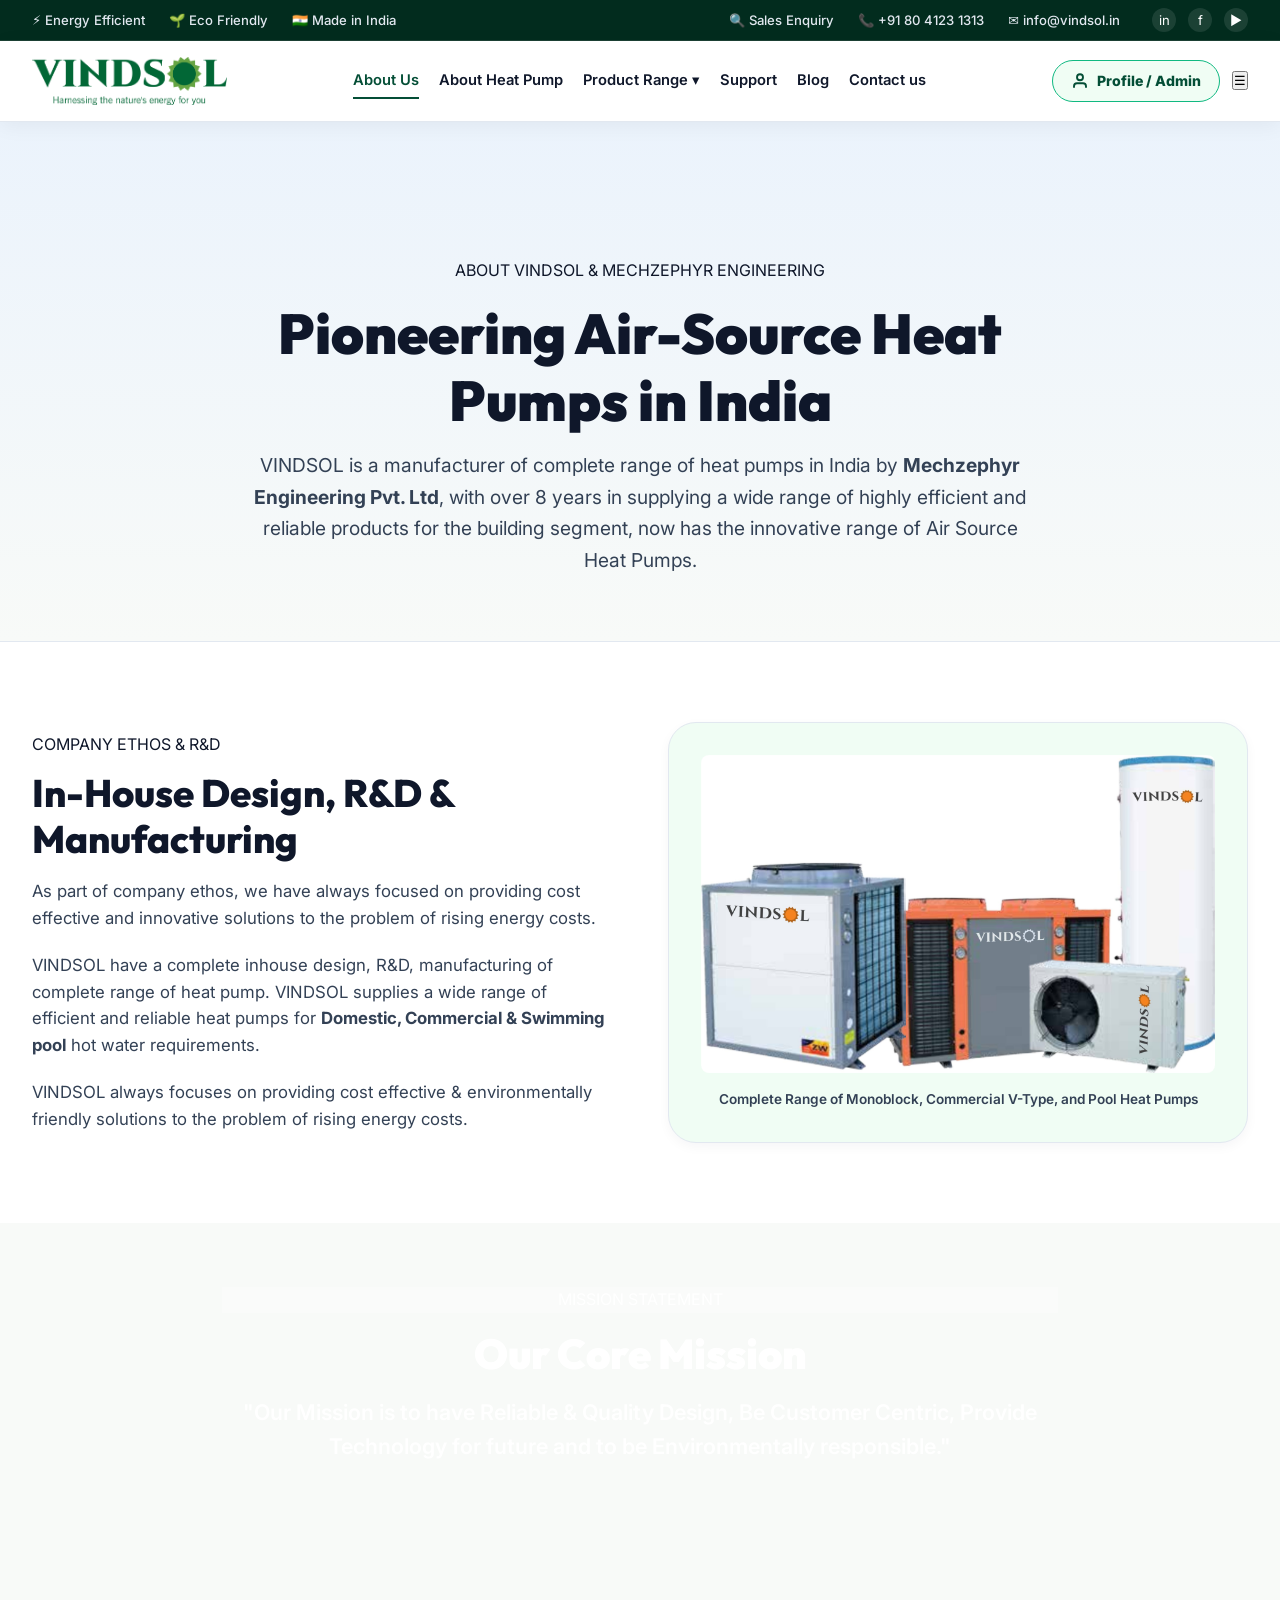
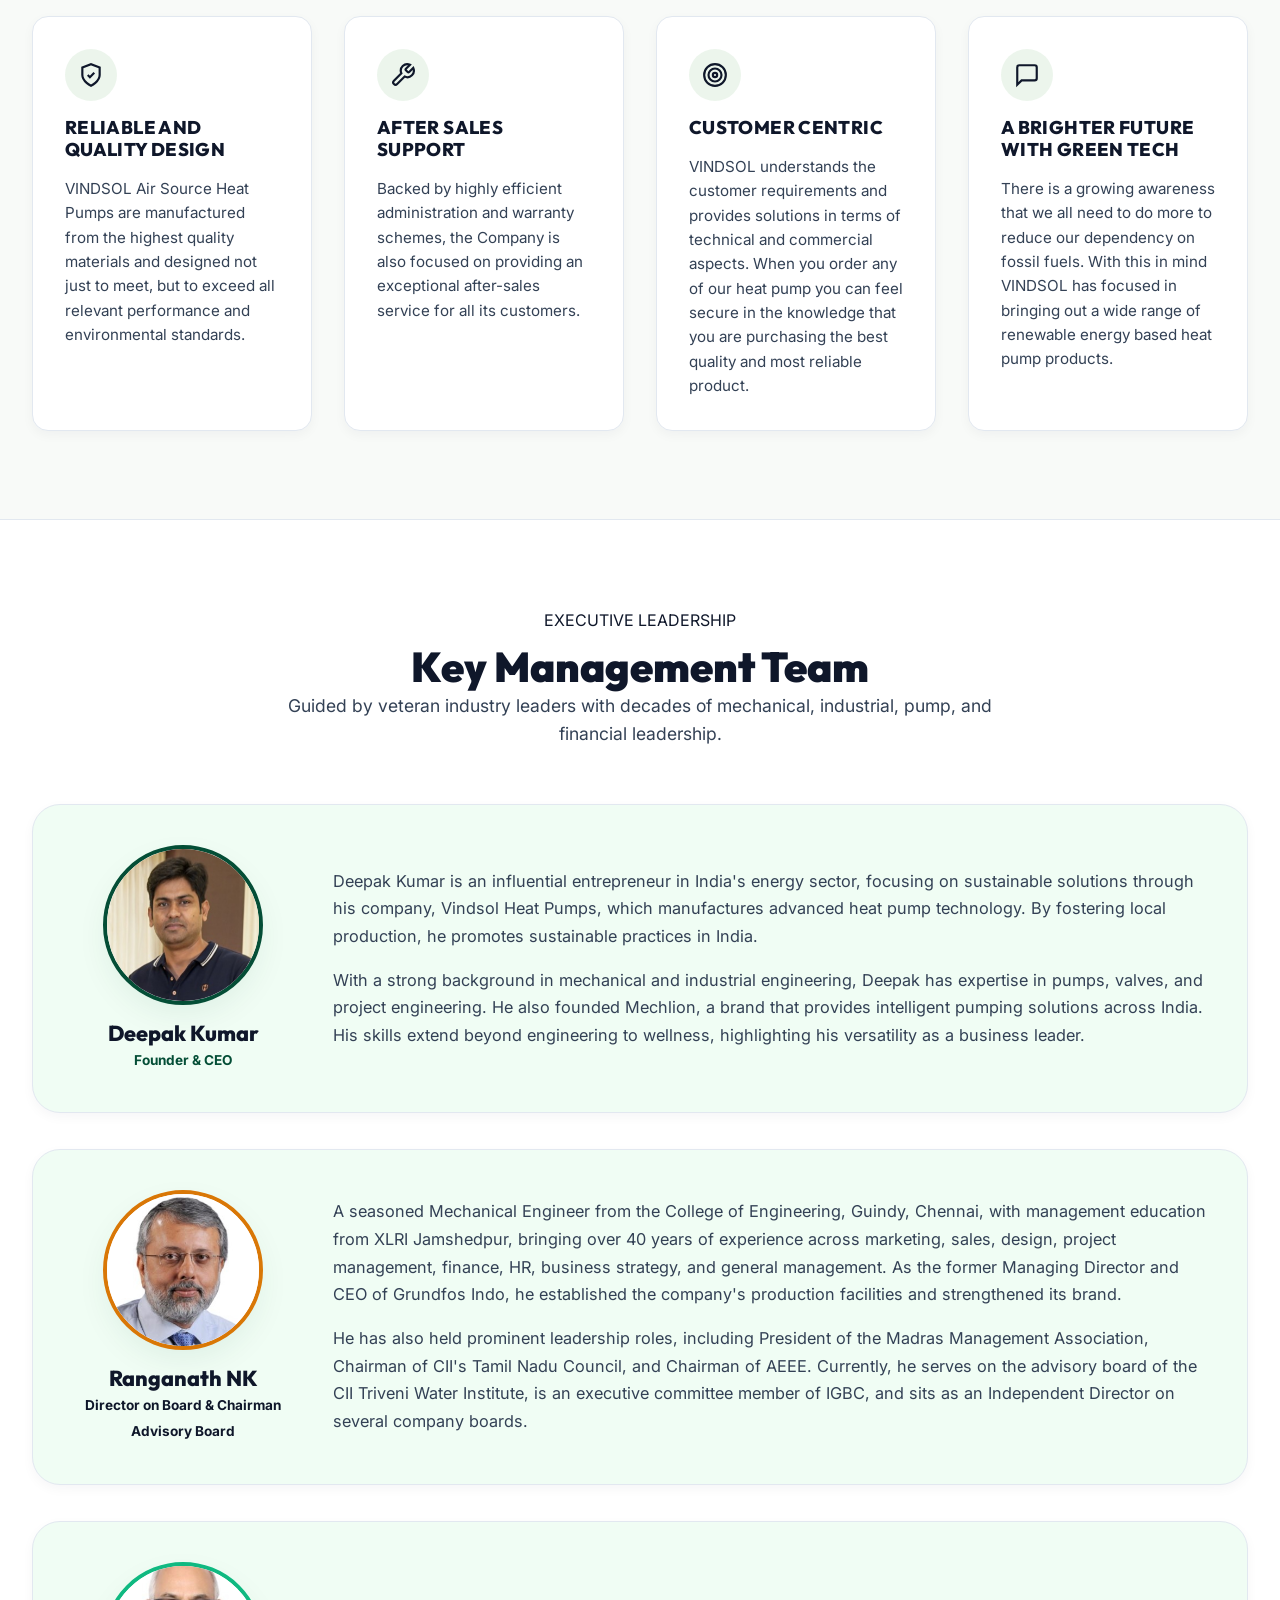
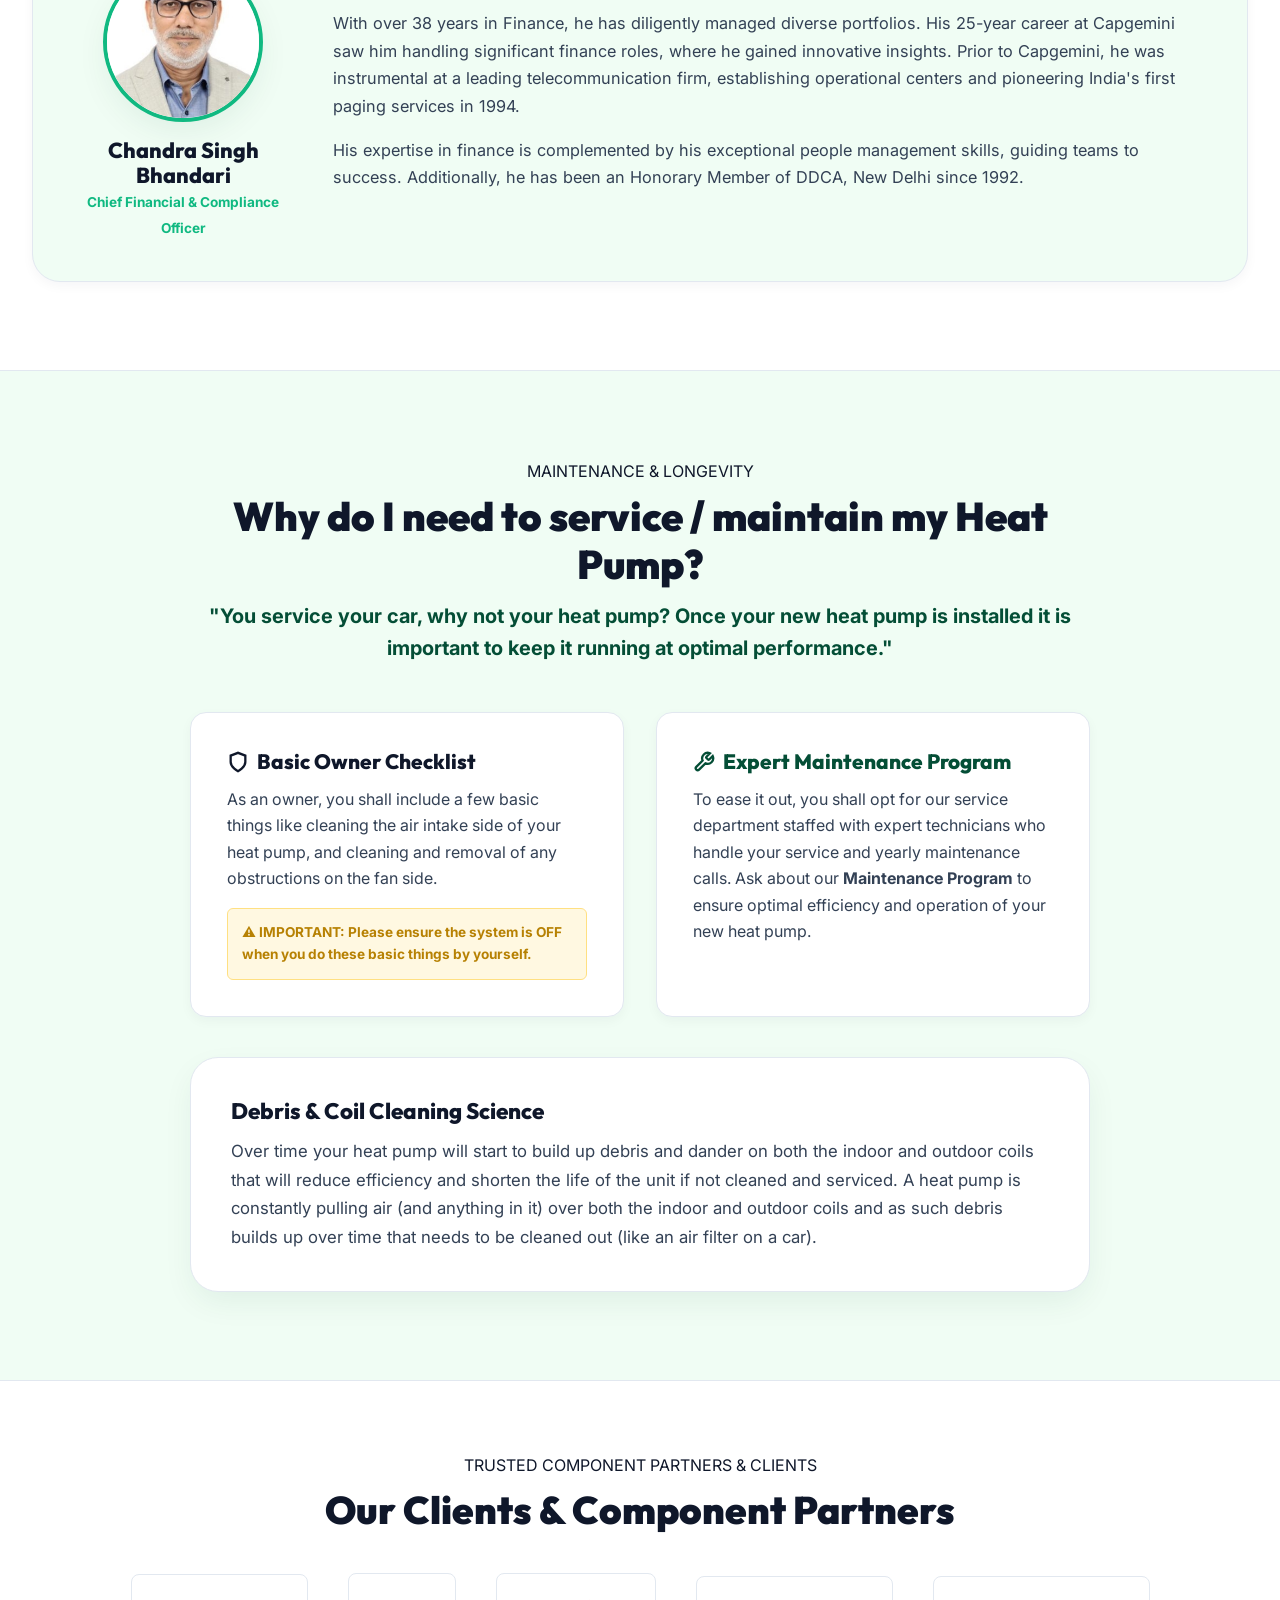
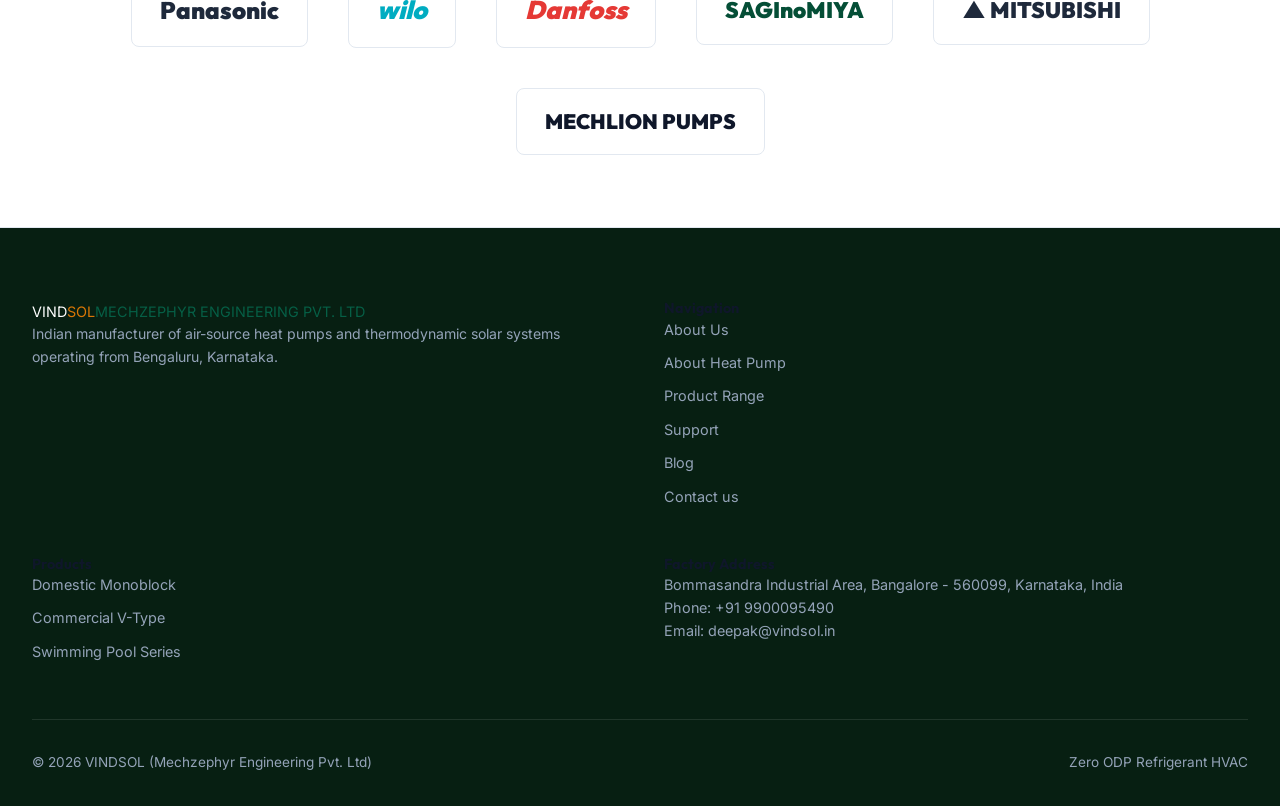
==== commit ee88f661: "Add Google Single Sign-On and Administrator login portal (profile.html) with complete Admin Control " ====
--- a/about.html
+++ b/about.html
@@ -129,9 +129,9 @@
       </nav>
 
       <div style="display: flex; align-items: center; gap: 0.75rem;">
-        <a href="contact.html#profile" class="nav-profile-btn" aria-label="User Profile">
+        <a href="profile.html" class="nav-profile-btn" aria-label="User Profile">
           <svg width="18" height="18" viewBox="0 0 24 24" fill="none" stroke="currentColor" stroke-width="2.5"><path d="M20 21v-2a4 4 0 0 0-4-4H8a4 4 0 0 0-4 4v2"/><circle cx="12" cy="7" r="4"/></svg>
-          <span>Profile</span>
+          <span>Profile / Admin</span>
         </a>
         <button class="mobile-toggle" aria-label="Toggle Navigation Menu">☰</button>
       </div>
--- a/css/style.css
+++ b/css/style.css
@@ -2126,6 +2126,161 @@
   .nav-menu {
     display: none;
   }
+}
+
+/* ==========================================================================
+   PROFILE AUTHENTICATION & ADMIN PORTAL STYLES (2026 Trend)
+   ========================================================================== */
+.auth-container {
+  max-width: 520px;
+  margin: 3rem auto;
+  background: #FFFFFF;
+  border: 1px solid var(--border-soft);
+  border-radius: var(--radius-lg);
+  padding: 2.5rem;
+  box-shadow: var(--shadow-lg);
+}
+
+.auth-tabs {
+  display: flex;
+  background: var(--bg-surface);
+  border-radius: var(--radius-sm);
+  padding: 0.35rem;
+  margin-bottom: 2rem;
+  gap: 0.25rem;
+}
+
+.auth-tab-btn {
+  flex: 1;
+  padding: 0.75rem;
+  border: none;
+  background: transparent;
+  font-weight: 800;
+  font-size: 0.9rem;
+  color: var(--text-muted);
+  border-radius: var(--radius-sm);
+  cursor: pointer;
+  transition: all 0.2s ease;
+}
+
+.auth-tab-btn.active {
+  background: #FFFFFF;
+  color: var(--color-primary);
+  box-shadow: var(--shadow-sm);
+}
+
+.btn-google-sso {
+  width: 100%;
+  background: #FFFFFF;
+  color: #333333;
+  border: 1.5px solid #CBD5E1;
+  padding: 0.85rem 1.25rem;
+  border-radius: var(--radius-sm);
+  font-weight: 800;
+  font-size: 0.95rem;
+  display: flex;
+  align-items: center;
+  justify-content: center;
+  gap: 0.75rem;
+  cursor: pointer;
+  transition: all 0.25s ease;
+  box-shadow: 0 2px 6px rgba(0,0,0,0.04);
+}
+
+.btn-google-sso:hover {
+  background: #F8FAF8;
+  border-color: #94A3B8;
+  transform: translateY(-1px);
+  box-shadow: 0 4px 12px rgba(0,0,0,0.08);
+}
+
+/* Admin Dashboard Web App */
+.admin-wrapper {
+  display: grid;
+  grid-template-columns: 260px 1fr;
+  min-height: calc(100vh - var(--header-height));
+  background: #F8FAF8;
+}
+
+.admin-sidebar {
+  background: #022C1E;
+  color: #E2E8F0;
+  padding: 2rem 1.25rem;
+  display: flex;
+  flex-direction: column;
+  justify-content: space-between;
+}
+
+.admin-nav-item {
+  display: flex;
+  align-items: center;
+  gap: 0.75rem;
+  padding: 0.85rem 1rem;
+  color: #94A3B8;
+  font-weight: 700;
+  font-size: 0.92rem;
+  border-radius: var(--radius-sm);
+  text-decoration: none;
+  cursor: pointer;
+  transition: all 0.2s ease;
+  margin-bottom: 0.35rem;
+}
+
+.admin-nav-item:hover, .admin-nav-item.active {
+  background: rgba(16, 185, 129, 0.15);
+  color: #10B981;
+}
+
+.admin-content {
+  padding: 2.5rem;
+}
+
+.admin-header-bar {
+  display: flex;
+  justify-content: space-between;
+  align-items: center;
+  margin-bottom: 2rem;
+  padding-bottom: 1rem;
+  border-bottom: 1.5px solid var(--border-soft);
+}
+
+.admin-stat-card {
+  background: #FFFFFF;
+  border: 1px solid var(--border-soft);
+  border-radius: var(--radius-md);
+  padding: 1.5rem;
+  box-shadow: var(--shadow-sm);
+}
+
+.admin-stat-val {
+  font-size: 2rem;
+  font-weight: 900;
+  color: var(--color-primary);
+}
+
+.badge-lead-status {
+  padding: 0.3rem 0.75rem;
+  border-radius: var(--radius-full);
+  font-size: 0.78rem;
+  font-weight: 800;
+}
+
+.badge-lead-new {
+  background: #FEF3C7;
+  color: #D97706;
+}
+
+.badge-lead-resolved {
+  background: #D1FAE5;
+  color: #059669;
+}
+
+.badge-lead-progress {
+  background: #DBEAFE;
+  color: #2563EB;
+}
+    display: none;
+  }
   .mobile-toggle {
     display: block;
   }
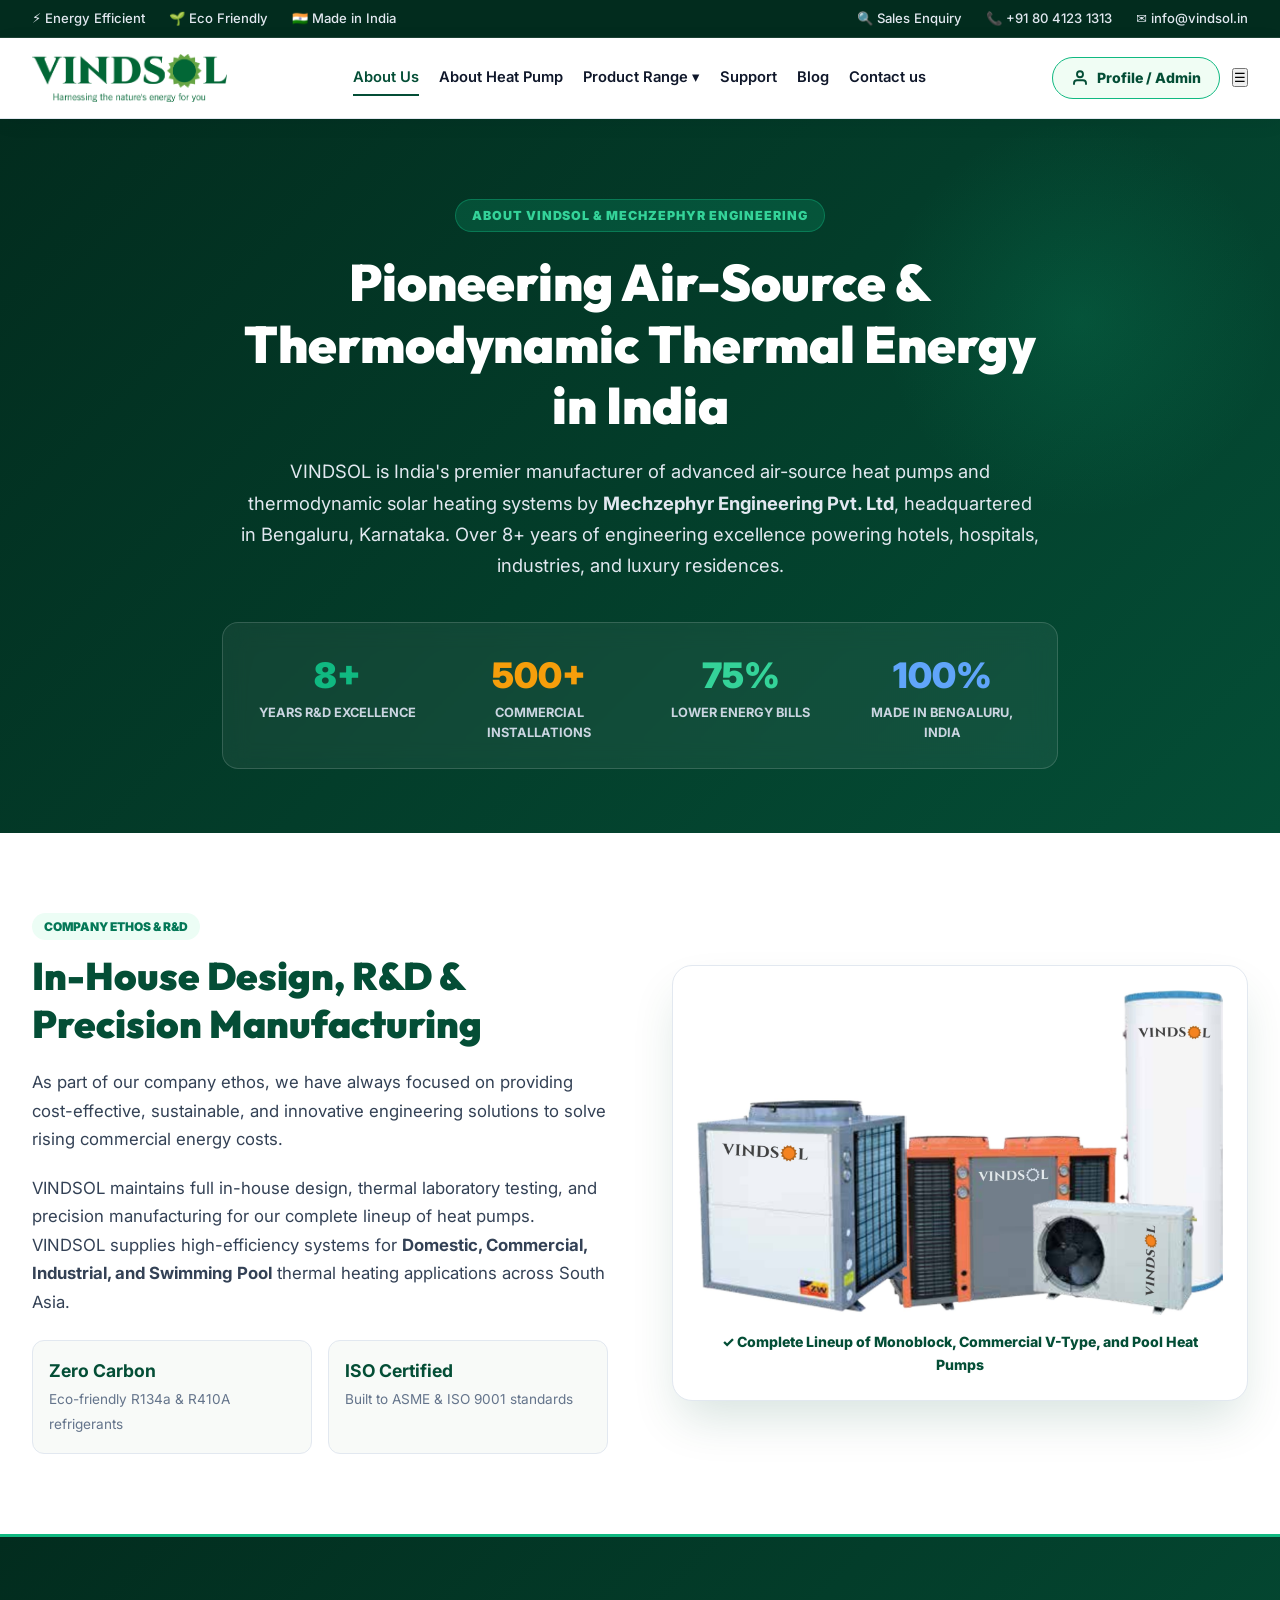
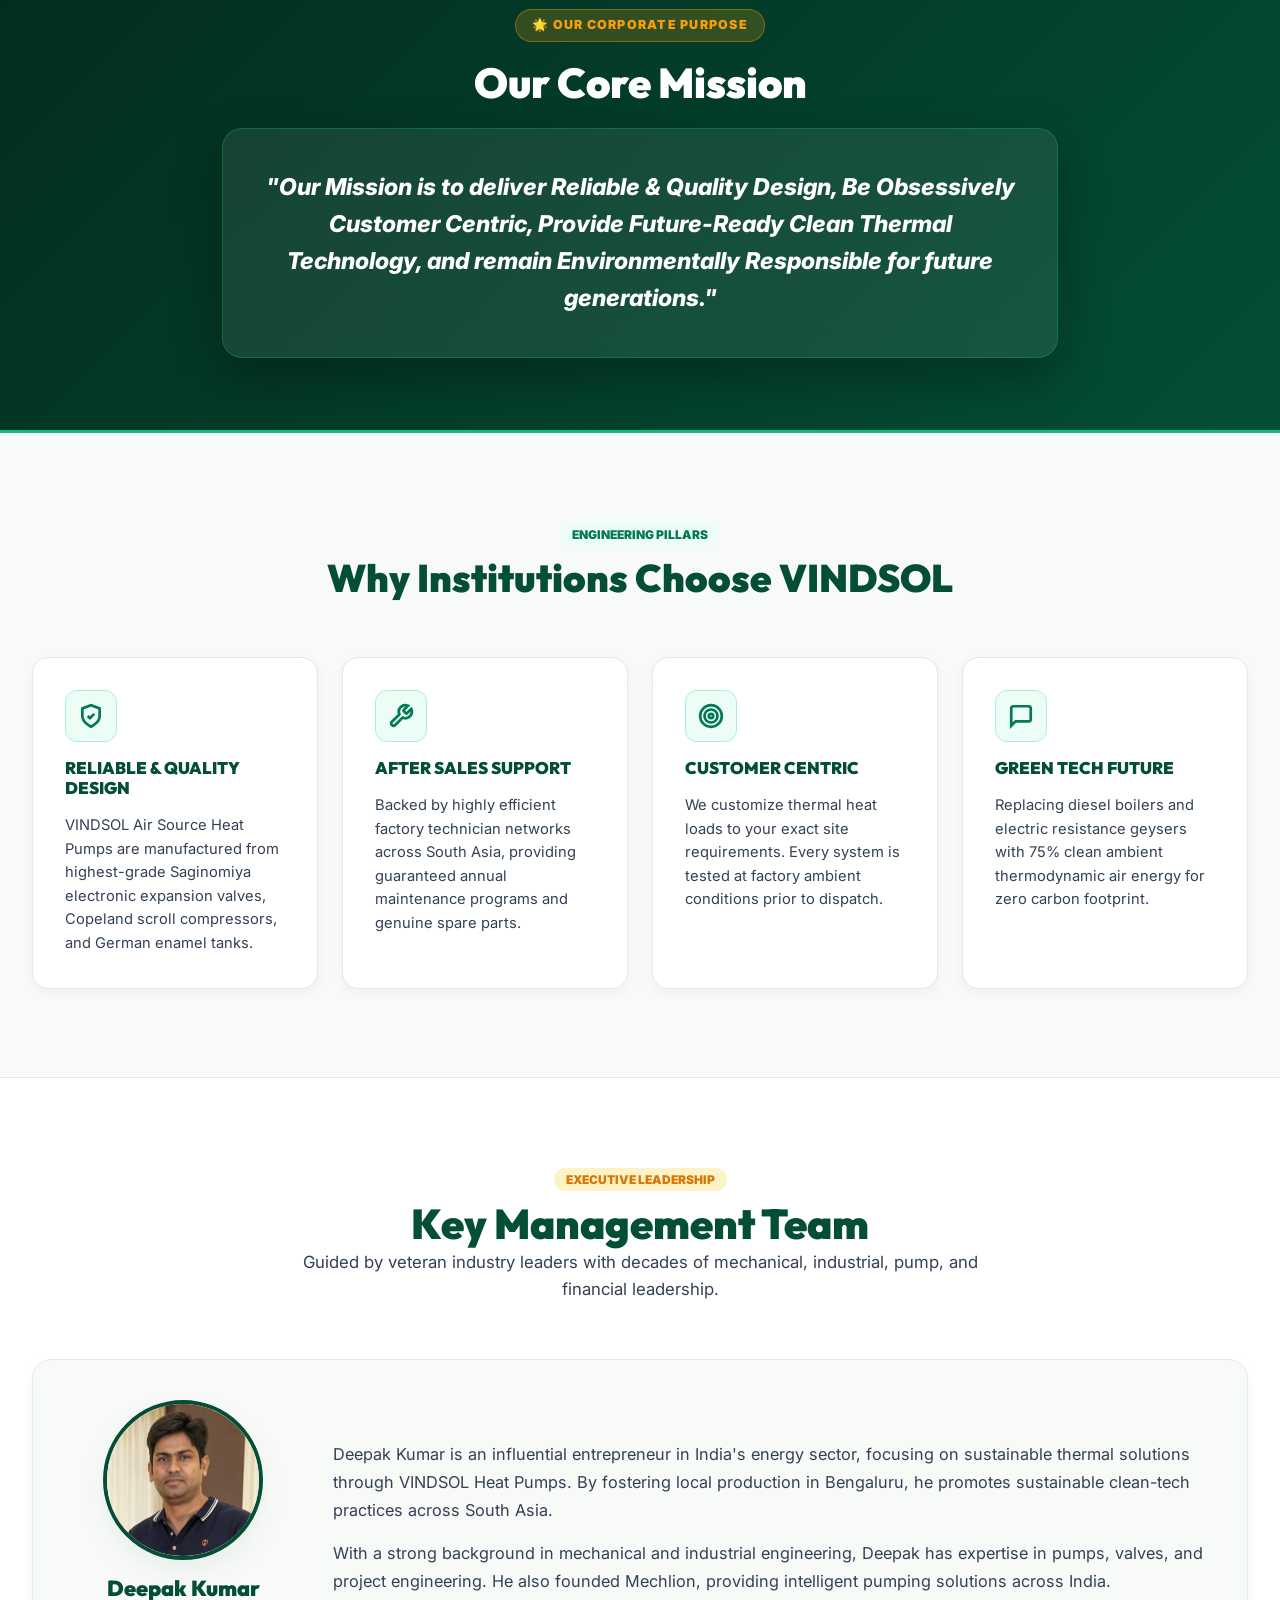
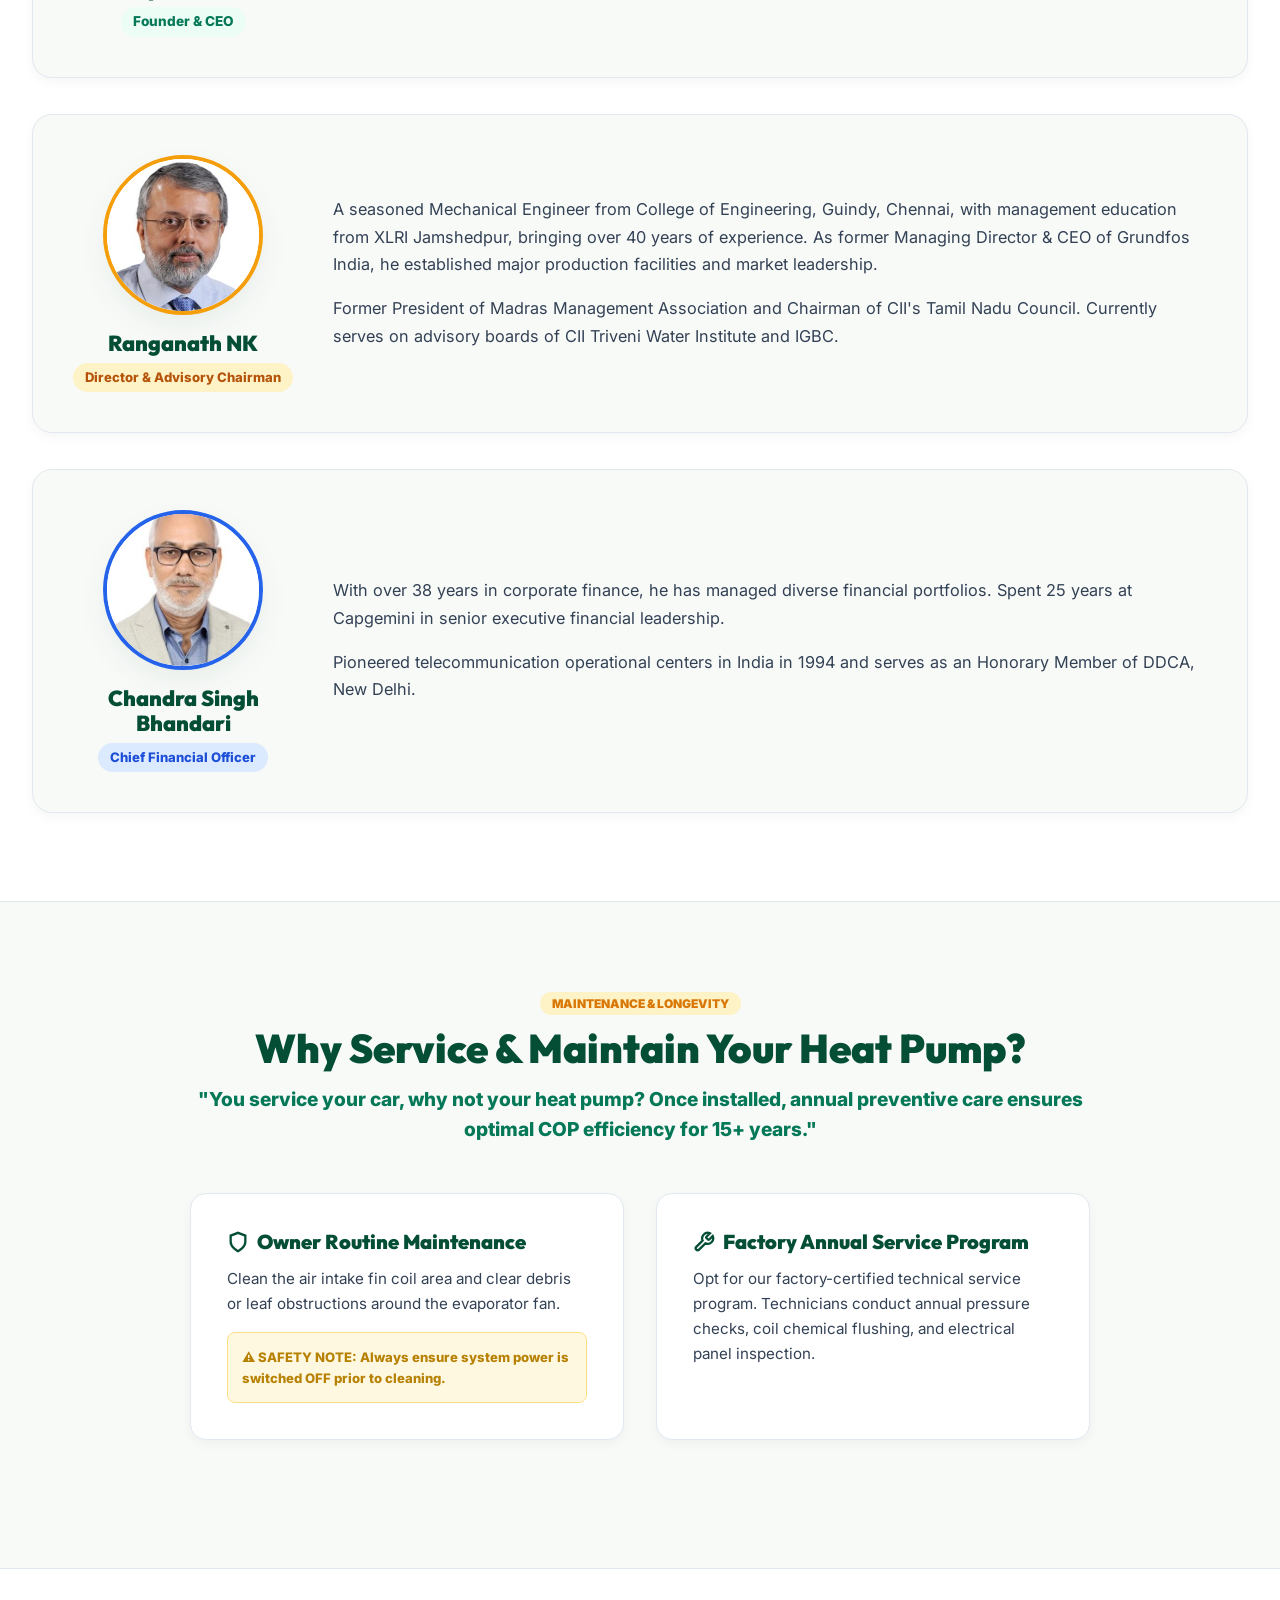
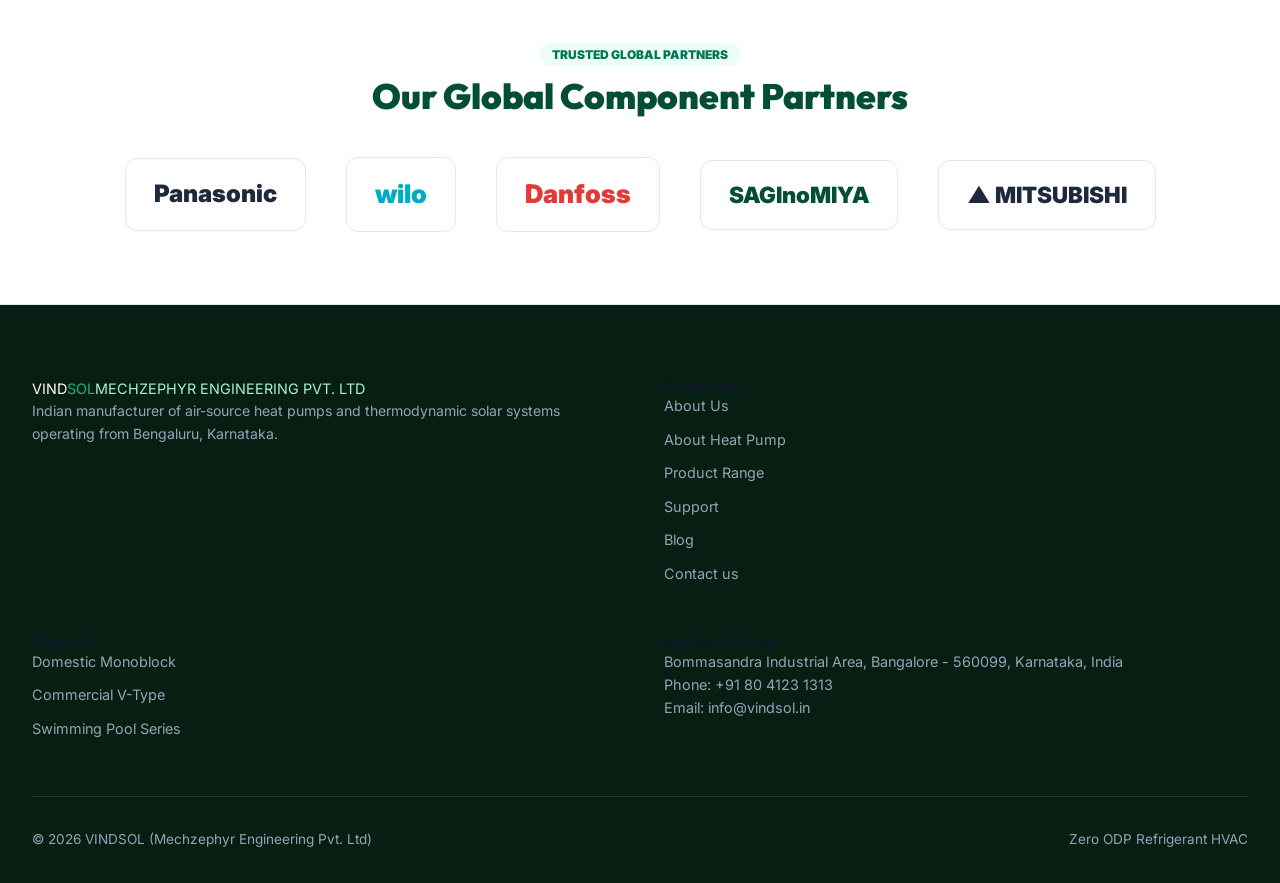
==== commit 3f29b2a4: "Redesign about.html with 2026 clean-tech aesthetics, fixed dark mission banner, and stats counter st" ====
--- a/about.html
+++ b/about.html
@@ -7,7 +7,7 @@
   <meta name="description" content="Learn about VINDSOL (A unit of Mechzephyr Engineering Pvt. Ltd, Bengaluru). 8+ years of engineering air-source heat pumps, thermodynamic solar collectors, and eco-friendly water heating. Meet our leadership team.">
   <link rel="stylesheet" href="css/style.css">
 </head>
-<body>
+<body style="background: #F8FAF8;">
 
   <!-- TOP UTILITY ANNOUNCEMENT BAR -->
   <div class="top-bar">
@@ -21,11 +21,6 @@
         <a href="contact.html" class="top-bar-item">🔍 Sales Enquiry</a>
         <a href="tel:+918041231313" class="top-bar-item">📞 +91 80 4123 1313</a>
         <a href="mailto:info@vindsol.in" class="top-bar-item">✉️ info@vindsol.in</a>
-        <div class="social-links">
-          <a href="#" aria-label="LinkedIn">in</a>
-          <a href="#" aria-label="Facebook">f</a>
-          <a href="#" aria-label="YouTube">▶</a>
-        </div>
       </div>
     </div>
   </div>
@@ -64,59 +59,15 @@
               </div>
 
               <div class="mega-dropdown-content">
-                <!-- Submenu 1: Air Source Heat Pump -->
                 <div class="mega-sub-panel active" id="tab-air-source">
                   <a href="product-detail.html?id=dhw" class="mega-sub-item">
                     <strong>Domestic Hot Water Heat Pumps (DHW)</strong>
-                    <p>100L to 500L monoblock & split residential units</p>
                   </a>
                   <a href="product-detail.html?id=commercial" class="mega-sub-item">
                     <strong>Commercial Industrial Heat Pumps</strong>
-                    <p>Heavy-duty V-Type & 80°C high-temp systems for hotels & factories</p>
                   </a>
                   <a href="product-detail.html?id=pool" class="mega-sub-item">
                     <strong>Swimming pool Heat Pumps</strong>
-                    <p>All-season 28°C constant temperature swimming pool heating</p>
-                  </a>
-                  <a href="product-detail.html?id=spa" class="mega-sub-item">
-                    <strong>Spa and pool Heat Pumps</strong>
-                    <p>100% Titanium tube-in-shell anti-corrosion heat exchangers</p>
-                  </a>
-                </div>
-
-                <!-- Submenu 2: Thermodynamics Heat Pumps -->
-                <div class="mega-sub-panel" id="tab-thermo">
-                  <a href="sustainability.html" class="mega-sub-item">
-                    <strong>About Thermodynamics heat pump Technology</strong>
-                    <p>Dual-source heat technology combining solar panels & air heating</p>
-                  </a>
-                  <a href="product-detail.html?id=thermo-allinone" class="mega-sub-item">
-                    <strong>All-in-one Thermodynamics Solar Heat Pump</strong>
-                    <p>Integrated compact thermodynamic residential water heater</p>
-                  </a>
-                  <a href="product-detail.html?id=thermo-commercial" class="mega-sub-item">
-                    <strong>Commercial thermodynamic Solar Heat Pumps</strong>
-                    <p>Large-scale solar collector arrays for commercial hot water</p>
-                  </a>
-                </div>
-
-                <!-- Submenu 3: Quartz Blue Glass Lined Storage Tank -->
-                <div class="mega-sub-panel" id="tab-tanks">
-                  <a href="product-detail.html?id=storage-tanks" class="mega-sub-item">
-                    <strong>Quartz Blue Glass Lined Storage Tank</strong>
-                    <p>German enamel lining with 50mm PUF thermal insulation (200L - 1000L)</p>
-                  </a>
-                </div>
-
-                <!-- Submenu 4: Safety Accessories (User Screenshot Sub-Types) -->
-                <div class="mega-sub-panel" id="tab-accessories">
-                  <a href="product-detail.html?id=vacuum-valve" class="mega-sub-item">
-                    <strong>Vacuum Relief Valve</strong>
-                    <p>Prevents internal vacuum collapse in hot water storage vessels</p>
-                  </a>
-                  <a href="product-detail.html?id=tp-valve" class="mega-sub-item">
-                    <strong>Temperature & Pressure Relief Valve</strong>
-                    <p>Dual safety pressure & thermal discharge relief protection</p>
                   </a>
                 </div>
               </div>
@@ -138,265 +89,295 @@
     </div>
   </header>
 
-  <!-- HERO BANNER -->
-  <section style="padding-top: calc(var(--header-height) + 3.5rem); padding-bottom: 4rem; background: linear-gradient(180deg, #EBF3FC 0%, var(--bg-body) 100%); border-bottom: 1px solid var(--border-soft);">
-    <div class="container" style="text-align: center; max-width: 860px;">
-      <div class="blueprint-tag stagger-load-1" style="margin-bottom: 1rem;">ABOUT VINDSOL &amp; MECHZEPHYR ENGINEERING</div>
-      <h1 class="stagger-load-2" style="font-size: 3.5rem; font-weight: 900; margin-bottom: 1rem;">Pioneering Air-Source Heat Pumps in India</h1>
-      <p class="stagger-load-3" style="font-size: 1.2rem; color: var(--text-secondary); line-height: 1.65;">
-        VINDSOL is a manufacturer of complete range of heat pumps in India by <strong>Mechzephyr Engineering Pvt. Ltd</strong>, with over 8 years in supplying a wide range of highly efficient and reliable products for the building segment, now has the innovative range of Air Source Heat Pumps.
+  <!-- 2026 CLEAN-TECH HERO BANNER -->
+  <section style="padding: 5rem 0 4rem 0; background: linear-gradient(135deg, #022C1E 0%, #044E36 100%); color: #FFFFFF; position: relative; overflow: hidden;">
+    <div style="position: absolute; top: 0; right: 0; width: 400px; height: 400px; background: radial-gradient(circle, rgba(16, 185, 129, 0.15) 0%, transparent 70%); pointer-events: none;"></div>
+    
+    <div class="container" style="text-align: center; max-width: 900px; position: relative; z-index: 2;">
+      <span style="background: rgba(16, 185, 129, 0.2); color: #34D399; font-size: 0.78rem; font-weight: 900; padding: 0.35rem 1rem; border-radius: 99px; text-transform: uppercase; border: 1px solid rgba(16, 185, 129, 0.4); letter-spacing: 0.08em; display: inline-block; margin-bottom: 1.25rem;">
+        ABOUT VINDSOL &amp; MECHZEPHYR ENGINEERING
+      </span>
+      <h1 style="font-size: 3.2rem; font-weight: 900; color: #FFFFFF; margin-bottom: 1.25rem; line-height: 1.2;">
+        Pioneering Air-Source &amp; Thermodynamic Thermal Energy in India
+      </h1>
+      <p style="font-size: 1.15rem; color: #E2E8F0; line-height: 1.7; max-width: 800px; margin: 0 auto 2.5rem auto;">
+        VINDSOL is India's premier manufacturer of advanced air-source heat pumps and thermodynamic solar heating systems by <strong>Mechzephyr Engineering Pvt. Ltd</strong>, headquartered in Bengaluru, Karnataka. Over 8+ years of engineering excellence powering hotels, hospitals, industries, and luxury residences.
       </p>
-    </div>
-  </section>
-
-  <!-- OVERVIEW & ETHOS -->
-  <section class="reveal-on-scroll" style="padding: 5rem 0; background: #FFFFFF;">
-    <div class="container">
-      <div style="display: grid; grid-template-columns: 1fr 1fr; gap: 3.5rem; align-items: center;">
+
+      <!-- AT A GLANCE STATS COUNTER STRIP -->
+      <div style="display: grid; grid-template-columns: repeat(4, 1fr); gap: 1.25rem; background: rgba(255,255,255,0.06); backdrop-filter: blur(12px); border: 1px solid rgba(255,255,255,0.15); border-radius: 16px; padding: 1.5rem;">
         <div>
-          <div class="blueprint-tag tag-orange" style="margin-bottom: 0.75rem;">COMPANY ETHOS &amp; R&amp;D</div>
-          <h2 style="font-size: 2.4rem; font-weight: 800; margin-bottom: 1rem;">In-House Design, R&amp;D &amp; Manufacturing</h2>
-          <p style="color: var(--text-secondary); margin-bottom: 1.25rem; font-size: 1.05rem;">
-            As part of company ethos, we have always focused on providing cost effective and innovative solutions to the problem of rising energy costs.
-          </p>
-          <p style="color: var(--text-secondary); margin-bottom: 1.25rem; font-size: 1.05rem;">
-            VINDSOL have a complete inhouse design, R&amp;D, manufacturing of complete range of heat pump. VINDSOL supplies a wide range of efficient and reliable heat pumps for <strong>Domestic, Commercial &amp; Swimming pool</strong> hot water requirements.
-          </p>
-          <p style="color: var(--text-secondary); font-size: 1.05rem;">
-            VINDSOL always focuses on providing cost effective &amp; environmentally friendly solutions to the problem of rising energy costs.
-          </p>
-        </div>
-
-        <div class="motion-card" style="background: var(--bg-surface); border: 1px solid var(--border-soft); border-radius: var(--radius-lg); padding: 2rem; box-shadow: var(--shadow-sm); text-align: center;">
-          <img src="assets/images/about-img-5.png" alt="VINDSOL Complete Heat Pump Product Range" style="max-width: 100%; height: auto; border-radius: 8px;">
-          <span class="mono" style="display: block; margin-top: 1rem; font-size: 0.85rem; color: var(--text-secondary); font-weight: 600;">Complete Range of Monoblock, Commercial V-Type, and Pool Heat Pumps</span>
-        </div>
-      </div>
-    </div>
-  </section>
-
-  <!-- MISSION STATEMENT BANNER -->
-  <section class="reveal-on-scroll" style="padding: 4rem 0; background: var(--gradient-hero); color: #FFFFFF;">
-    <div class="container" style="text-align: center; max-width: 900px;">
-      <div class="blueprint-tag" style="background: rgba(255,255,255,0.2); border-color: rgba(255,255,255,0.4); color: #FFFFFF; margin-bottom: 1rem;">MISSION STATEMENT</div>
-      <h2 style="font-size: 2.6rem; font-weight: 900; margin-bottom: 1rem; color: #FFFFFF;">Our Core Mission</h2>
-      <p style="font-size: 1.35rem; color: rgba(255,255,255,0.95); font-weight: 600; line-height: 1.6;">
-        "Our Mission is to have Reliable &amp; Quality Design, Be Customer Centric, Provide Technology for future and to be Environmentally responsible."
-      </p>
-    </div>
-  </section>
-
-  <!-- CORE PILLARS GRID (4-COLUMN LAYOUT) -->
-  <section class="reveal-on-scroll" style="padding: 5.5rem 0; background: var(--bg-body); border-bottom: 1px solid var(--border-soft);">
-    <div class="container">
-      <div style="display: grid; grid-template-columns: repeat(4, 1fr); gap: 2rem;">
+          <div style="font-size: 2.2rem; font-weight: 900; color: #10B981;">8+</div>
+          <div style="font-size: 0.8rem; font-weight: 700; color: #CBD5E1; text-transform: uppercase;">Years R&amp;D Excellence</div>
+        </div>
+        <div>
+          <div style="font-size: 2.2rem; font-weight: 900; color: #F59E0B;">500+</div>
+          <div style="font-size: 0.8rem; font-weight: 700; color: #CBD5E1; text-transform: uppercase;">Commercial Installations</div>
+        </div>
+        <div>
+          <div style="font-size: 2.2rem; font-weight: 900; color: #34D399;">75%</div>
+          <div style="font-size: 0.8rem; font-weight: 700; color: #CBD5E1; text-transform: uppercase;">Lower Energy Bills</div>
+        </div>
+        <div>
+          <div style="font-size: 2.2rem; font-weight: 900; color: #60A5FA;">100%</div>
+          <div style="font-size: 0.8rem; font-weight: 700; color: #CBD5E1; text-transform: uppercase;">Made in Bengaluru, India</div>
+        </div>
+      </div>
+    </div>
+  </section>
+
+  <!-- OVERVIEW & COMPANY ETHOS -->
+  <section style="padding: 5rem 0; background: #FFFFFF;">
+    <div class="container">
+      <div style="display: grid; grid-template-columns: 1fr 1fr; gap: 4rem; align-items: center;">
+        <div>
+          <span style="background: #ECFDF5; color: #047857; font-size: 0.75rem; font-weight: 900; padding: 0.25rem 0.75rem; border-radius: 99px; text-transform: uppercase; margin-bottom: 0.75rem; display: inline-block;">
+            COMPANY ETHOS &amp; R&amp;D
+          </span>
+          <h2 style="font-size: 2.4rem; font-weight: 900; color: var(--color-primary); margin-bottom: 1.25rem; line-height: 1.25;">
+            In-House Design, R&amp;D &amp; Precision Manufacturing
+          </h2>
+          <p style="color: var(--text-secondary); margin-bottom: 1.25rem; font-size: 1.05rem; line-height: 1.7;">
+            As part of our company ethos, we have always focused on providing cost-effective, sustainable, and innovative engineering solutions to solve rising commercial energy costs.
+          </p>
+          <p style="color: var(--text-secondary); margin-bottom: 1.25rem; font-size: 1.05rem; line-height: 1.7;">
+            VINDSOL maintains full in-house design, thermal laboratory testing, and precision manufacturing for our complete lineup of heat pumps. VINDSOL supplies high-efficiency systems for <strong>Domestic, Commercial, Industrial, and Swimming Pool</strong> thermal heating applications across South Asia.
+          </p>
+
+          <div style="display: flex; gap: 1rem; margin-top: 1.5rem;">
+            <div style="flex: 1; background: #F8FAF8; border: 1px solid var(--border-soft); border-radius: 12px; padding: 1rem;">
+              <strong style="font-size: 1.1rem; color: var(--color-primary); display: block;">Zero Carbon</strong>
+              <span style="font-size: 0.85rem; color: var(--text-muted);">Eco-friendly R134a &amp; R410A refrigerants</span>
+            </div>
+            <div style="flex: 1; background: #F8FAF8; border: 1px solid var(--border-soft); border-radius: 12px; padding: 1rem;">
+              <strong style="font-size: 1.1rem; color: var(--color-primary); display: block;">ISO Certified</strong>
+              <span style="font-size: 0.85rem; color: var(--text-muted);">Built to ASME &amp; ISO 9001 standards</span>
+            </div>
+          </div>
+        </div>
+
+        <div style="background: #FFFFFF; border: 1px solid var(--border-soft); border-radius: 20px; padding: 1.5rem; box-shadow: var(--shadow-lg); text-align: center;">
+          <img src="assets/images/about-img-5.png" alt="VINDSOL Complete Heat Pump Product Range" style="max-width: 100%; height: auto; border-radius: 12px;">
+          <div style="margin-top: 1rem; font-size: 0.88rem; color: var(--color-primary); font-weight: 800;">
+            ✓ Complete Lineup of Monoblock, Commercial V-Type, and Pool Heat Pumps
+          </div>
+        </div>
+      </div>
+    </div>
+  </section>
+
+  <!-- LUXURIOUS DARK MISSION BANNER (REPLACES UNREADABLE LIGHT STYLE) -->
+  <section style="padding: 4.5rem 0; background: linear-gradient(135deg, #022C1E 0%, #044E36 100%); color: #FFFFFF; position: relative; border-top: 3px solid #10B981; border-bottom: 3px solid #10B981;">
+    <div class="container" style="text-align: center; max-width: 900px; position: relative; z-index: 2;">
+      <span style="background: rgba(245, 158, 11, 0.2); color: #F59E0B; font-size: 0.78rem; font-weight: 900; padding: 0.35rem 1rem; border-radius: 99px; text-transform: uppercase; border: 1px solid rgba(245, 158, 11, 0.4); letter-spacing: 0.1em; display: inline-block; margin-bottom: 1rem;">
+        🌟 OUR CORPORATE PURPOSE
+      </span>
+      <h2 style="font-size: 2.6rem; font-weight: 900; color: #FFFFFF; margin-bottom: 1.25rem;">Our Core Mission</h2>
+      
+      <div style="background: rgba(255, 255, 255, 0.08); backdrop-filter: blur(16px); border: 1.5px solid rgba(16, 185, 129, 0.3); border-radius: 20px; padding: 2.5rem; box-shadow: 0 20px 50px rgba(0,0,0,0.3);">
+        <p style="font-size: 1.45rem; color: #FFFFFF; font-weight: 800; line-height: 1.6; font-style: italic;">
+          "Our Mission is to deliver Reliable &amp; Quality Design, Be Obsessively Customer Centric, Provide Future-Ready Clean Thermal Technology, and remain Environmentally Responsible for future generations."
+        </p>
+      </div>
+    </div>
+  </section>
+
+  <!-- CORE PILLARS GRID (4-COLUMN LAYOUT WITH 2026 STYLES) -->
+  <section style="padding: 5.5rem 0; background: #F8FAF8; border-bottom: 1px solid var(--border-soft);">
+    <div class="container">
+      <div style="text-align: center; max-width: 700px; margin: 0 auto 3.5rem auto;">
+        <span style="background: #ECFDF5; color: #047857; font-size: 0.75rem; font-weight: 900; padding: 0.25rem 0.75rem; border-radius: 99px; text-transform: uppercase;">
+          ENGINEERING PILLARS
+        </span>
+        <h2 style="font-size: 2.4rem; font-weight: 900; color: var(--color-primary); margin-top: 0.5rem;">Why Institutions Choose VINDSOL</h2>
+      </div>
+
+      <div style="display: grid; grid-template-columns: repeat(4, 1fr); gap: 1.5rem;">
 
         <!-- Pillar 1 -->
-        <div class="motion-card stagger-child" style="background: #FFFFFF; border: 1px solid var(--border-soft); border-radius: var(--radius-md); padding: 2rem; box-shadow: var(--shadow-sm); display: flex; flex-direction: column; gap: 1rem;">
-          <div style="width: 52px; height: 52px; border-radius: 50%; background: rgba(67, 160, 71, 0.1); display: flex; align-items: center; justify-content: center; color: var(--color-success);">
-            <svg width="26" height="26" viewBox="0 0 24 24" fill="none" stroke="currentColor" stroke-width="2"><path d="M12 22s8-4 8-10V5l-8-3-8 3v7c0 6 8 10 8 10z"/><polyline points="9 12 11 14 15 10"/></svg>
-          </div>
-          <h3 style="font-size: 1.15rem; font-weight: 800; text-transform: uppercase; color: var(--text-primary); letter-spacing: 0.02em;">RELIABLE AND QUALITY DESIGN</h3>
-          <p style="font-size: 0.95rem; color: var(--text-secondary); line-height: 1.6;">
-            VINDSOL Air Source Heat Pumps are manufactured from the highest quality materials and designed not just to meet, but to exceed all relevant performance and environmental standards.
+        <div style="background: #FFFFFF; border: 1px solid var(--border-soft); border-radius: 16px; padding: 2rem; box-shadow: var(--shadow-sm); display: flex; flex-direction: column; gap: 1rem; transition: transform 0.3s ease;">
+          <div style="width: 52px; height: 52px; border-radius: 12px; background: #ECFDF5; border: 1px solid #A7F3D0; display: flex; align-items: center; justify-content: center; color: #047857;">
+            <svg width="26" height="26" viewBox="0 0 24 24" fill="none" stroke="currentColor" stroke-width="2.5"><path d="M12 22s8-4 8-10V5l-8-3-8 3v7c0 6 8 10 8 10z"/><polyline points="9 12 11 14 15 10"/></svg>
+          </div>
+          <h3 style="font-size: 1.05rem; font-weight: 900; color: var(--color-primary); text-transform: uppercase;">RELIABLE &amp; QUALITY DESIGN</h3>
+          <p style="font-size: 0.92rem; color: var(--text-secondary); line-height: 1.6;">
+            VINDSOL Air Source Heat Pumps are manufactured from highest-grade Saginomiya electronic expansion valves, Copeland scroll compressors, and German enamel tanks.
           </p>
         </div>
 
         <!-- Pillar 2 -->
-        <div style="background: #FFFFFF; border: 1px solid var(--border-soft); border-radius: var(--radius-md); padding: 2rem; box-shadow: var(--shadow-sm); display: flex; flex-direction: column; gap: 1rem;">
-          <div style="width: 52px; height: 52px; border-radius: 50%; background: rgba(67, 160, 71, 0.1); display: flex; align-items: center; justify-content: center; color: var(--color-success);">
-            <svg width="26" height="26" viewBox="0 0 24 24" fill="none" stroke="currentColor" stroke-width="2"><path d="M14.7 6.3a1 1 0 0 0 0 1.4l1.6 1.6a1 1 0 0 0 1.4 0l3.77-3.77a6 6 0 0 1-7.94 7.94l-6.91 6.91a2.12 2.12 0 0 1-3-3l6.91-6.91a6 6 0 0 1 7.94-7.94l-3.76 3.76z"/></svg>
-          </div>
-          <h3 style="font-size: 1.15rem; font-weight: 800; text-transform: uppercase; color: var(--text-primary); letter-spacing: 0.02em;">AFTER SALES SUPPORT</h3>
-          <p style="font-size: 0.95rem; color: var(--text-secondary); line-height: 1.6;">
-            Backed by highly efficient administration and warranty schemes, the Company is also focused on providing an exceptional after-sales service for all its customers.
+        <div style="background: #FFFFFF; border: 1px solid var(--border-soft); border-radius: 16px; padding: 2rem; box-shadow: var(--shadow-sm); display: flex; flex-direction: column; gap: 1rem; transition: transform 0.3s ease;">
+          <div style="width: 52px; height: 52px; border-radius: 12px; background: #ECFDF5; border: 1px solid #A7F3D0; display: flex; align-items: center; justify-content: center; color: #047857;">
+            <svg width="26" height="26" viewBox="0 0 24 24" fill="none" stroke="currentColor" stroke-width="2.5"><path d="M14.7 6.3a1 1 0 0 0 0 1.4l1.6 1.6a1 1 0 0 0 1.4 0l3.77-3.77a6 6 0 0 1-7.94 7.94l-6.91 6.91a2.12 2.12 0 0 1-3-3l6.91-6.91a6 6 0 0 1 7.94-7.94l-3.76 3.76z"/></svg>
+          </div>
+          <h3 style="font-size: 1.05rem; font-weight: 900; color: var(--color-primary); text-transform: uppercase;">AFTER SALES SUPPORT</h3>
+          <p style="font-size: 0.92rem; color: var(--text-secondary); line-height: 1.6;">
+            Backed by highly efficient factory technician networks across South Asia, providing guaranteed annual maintenance programs and genuine spare parts.
           </p>
         </div>
 
         <!-- Pillar 3 -->
-        <div style="background: #FFFFFF; border: 1px solid var(--border-soft); border-radius: var(--radius-md); padding: 2rem; box-shadow: var(--shadow-sm); display: flex; flex-direction: column; gap: 1rem;">
-          <div style="width: 52px; height: 52px; border-radius: 50%; background: rgba(67, 160, 71, 0.1); display: flex; align-items: center; justify-content: center; color: var(--color-success);">
-            <svg width="26" height="26" viewBox="0 0 24 24" fill="none" stroke="currentColor" stroke-width="2"><circle cx="12" cy="12" r="10"/><circle cx="12" cy="12" r="6"/><circle cx="12" cy="12" r="2"/></svg>
-          </div>
-          <h3 style="font-size: 1.15rem; font-weight: 800; text-transform: uppercase; color: var(--text-primary); letter-spacing: 0.02em;">CUSTOMER CENTRIC</h3>
-          <p style="font-size: 0.95rem; color: var(--text-secondary); line-height: 1.6;">
-            VINDSOL understands the customer requirements and provides solutions in terms of technical and commercial aspects. When you order any of our heat pump you can feel secure in the knowledge that you are purchasing the best quality and most reliable product.
+        <div style="background: #FFFFFF; border: 1px solid var(--border-soft); border-radius: 16px; padding: 2rem; box-shadow: var(--shadow-sm); display: flex; flex-direction: column; gap: 1rem; transition: transform 0.3s ease;">
+          <div style="width: 52px; height: 52px; border-radius: 12px; background: #ECFDF5; border: 1px solid #A7F3D0; display: flex; align-items: center; justify-content: center; color: #047857;">
+            <svg width="26" height="26" viewBox="0 0 24 24" fill="none" stroke="currentColor" stroke-width="2.5"><circle cx="12" cy="12" r="10"/><circle cx="12" cy="12" r="6"/><circle cx="12" cy="12" r="2"/></svg>
+          </div>
+          <h3 style="font-size: 1.05rem; font-weight: 900; color: var(--color-primary); text-transform: uppercase;">CUSTOMER CENTRIC</h3>
+          <p style="font-size: 0.92rem; color: var(--text-secondary); line-height: 1.6;">
+            We customize thermal heat loads to your exact site requirements. Every system is tested at factory ambient conditions prior to dispatch.
           </p>
         </div>
 
         <!-- Pillar 4 -->
-        <div style="background: #FFFFFF; border: 1px solid var(--border-soft); border-radius: var(--radius-md); padding: 2rem; box-shadow: var(--shadow-sm); display: flex; flex-direction: column; gap: 1rem;">
-          <div style="width: 52px; height: 52px; border-radius: 50%; background: rgba(67, 160, 71, 0.1); display: flex; align-items: center; justify-content: center; color: var(--color-success);">
-            <svg width="26" height="26" viewBox="0 0 24 24" fill="none" stroke="currentColor" stroke-width="2"><path d="M21 15a2 2 0 0 1-2 2H7l-4 4V5a2 2 0 0 1 2-2h14a2 2 0 0 1 2 2z"/></svg>
-          </div>
-          <h3 style="font-size: 1.15rem; font-weight: 800; text-transform: uppercase; color: var(--text-primary); letter-spacing: 0.02em;">A BRIGHTER FUTURE WITH GREEN TECH</h3>
-          <p style="font-size: 0.95rem; color: var(--text-secondary); line-height: 1.6;">
-            There is a growing awareness that we all need to do more to reduce our dependency on fossil fuels. With this in mind VINDSOL has focused in bringing out a wide range of renewable energy based heat pump products.
-          </p>
-        </div>
-
-      </div>
-    </div>
-  </section>
-
-  <!-- KEY MANAGEMENT TEAM -->
+        <div style="background: #FFFFFF; border: 1px solid var(--border-soft); border-radius: 16px; padding: 2rem; box-shadow: var(--shadow-sm); display: flex; flex-direction: column; gap: 1rem; transition: transform 0.3s ease;">
+          <div style="width: 52px; height: 52px; border-radius: 12px; background: #ECFDF5; border: 1px solid #A7F3D0; display: flex; align-items: center; justify-content: center; color: #047857;">
+            <svg width="26" height="26" viewBox="0 0 24 24" fill="none" stroke="currentColor" stroke-width="2.5"><path d="M21 15a2 2 0 0 1-2 2H7l-4 4V5a2 2 0 0 1 2-2h14a2 2 0 0 1 2 2z"/></svg>
+          </div>
+          <h3 style="font-size: 1.05rem; font-weight: 900; color: var(--color-primary); text-transform: uppercase;">GREEN TECH FUTURE</h3>
+          <p style="font-size: 0.92rem; color: var(--text-secondary); line-height: 1.6;">
+            Replacing diesel boilers and electric resistance geysers with 75% clean ambient thermodynamic air energy for zero carbon footprint.
+          </p>
+        </div>
+
+      </div>
+    </div>
+  </section>
+
+  <!-- EXECUTIVE LEADERSHIP TEAM -->
   <section style="padding: 5.5rem 0; background: #FFFFFF;">
     <div class="container">
       <div style="text-align: center; max-width: 720px; margin: 0 auto 3.5rem auto;">
-        <div class="blueprint-tag tag-orange">EXECUTIVE LEADERSHIP</div>
-        <h2 style="font-size: 2.6rem; font-weight: 900; margin-top: 0.5rem;">Key Management Team</h2>
-        <p style="font-size: 1.1rem; color: var(--text-secondary);">Guided by veteran industry leaders with decades of mechanical, industrial, pump, and financial leadership.</p>
+        <span style="background: #FEF3C7; color: #D97706; font-size: 0.75rem; font-weight: 900; padding: 0.25rem 0.75rem; border-radius: 99px; text-transform: uppercase;">
+          EXECUTIVE LEADERSHIP
+        </span>
+        <h2 style="font-size: 2.6rem; font-weight: 900; color: var(--color-primary); margin-top: 0.5rem;">Key Management Team</h2>
+        <p style="font-size: 1.05rem; color: var(--text-secondary);">Guided by veteran industry leaders with decades of mechanical, industrial, pump, and financial leadership.</p>
       </div>
 
       <div style="display: flex; flex-direction: column; gap: 2.25rem;">
 
         <!-- Member 1: Deepak Kumar -->
-        <div style="background: var(--bg-surface); border: 1px solid var(--border-soft); border-radius: var(--radius-lg); padding: 2.5rem; display: grid; grid-template-columns: 220px 1fr; gap: 2.5rem; align-items: center; box-shadow: var(--shadow-sm);">
+        <div style="background: #F8FAF8; border: 1px solid var(--border-soft); border-radius: 20px; padding: 2.5rem; display: grid; grid-template-columns: 220px 1fr; gap: 2.5rem; align-items: center; box-shadow: var(--shadow-sm);">
           <div style="text-align: center;">
             <div style="width: 160px; height: 160px; border-radius: 50%; background: #FFFFFF; border: 4px solid var(--color-primary); margin: 0 auto 1rem auto; overflow: hidden; box-shadow: var(--shadow-md);">
               <img src="assets/images/team/deepak-face.png" alt="Deepak Kumar - Founder & CEO" style="width: 100%; height: 100%; object-fit: cover; object-position: center top;">
             </div>
-            <h3 style="font-size: 1.35rem; font-weight: 800; color: var(--text-primary);">Deepak Kumar</h3>
-            <span class="mono" style="font-size: 0.85rem; color: var(--color-primary); font-weight: 700;">Founder &amp; CEO</span>
+            <h3 style="font-size: 1.35rem; font-weight: 900; color: var(--color-primary);">Deepak Kumar</h3>
+            <span style="font-size: 0.85rem; color: #047857; font-weight: 800; background: #ECFDF5; padding: 0.25rem 0.75rem; border-radius: 99px; display: inline-block; margin-top: 0.35rem;">Founder &amp; CEO</span>
           </div>
           <div>
             <p style="color: var(--text-secondary); margin-bottom: 1rem; line-height: 1.7; font-size: 1.02rem;">
-              Deepak Kumar is an influential entrepreneur in India's energy sector, focusing on sustainable solutions through his company, Vindsol Heat Pumps, which manufactures advanced heat pump technology. By fostering local production, he promotes sustainable practices in India.
+              Deepak Kumar is an influential entrepreneur in India's energy sector, focusing on sustainable thermal solutions through VINDSOL Heat Pumps. By fostering local production in Bengaluru, he promotes sustainable clean-tech practices across South Asia.
             </p>
             <p style="color: var(--text-secondary); line-height: 1.7; font-size: 1.02rem;">
-              With a strong background in mechanical and industrial engineering, Deepak has expertise in pumps, valves, and project engineering. He also founded Mechlion, a brand that provides intelligent pumping solutions across India. His skills extend beyond engineering to wellness, highlighting his versatility as a business leader.
+              With a strong background in mechanical and industrial engineering, Deepak has expertise in pumps, valves, and project engineering. He also founded Mechlion, providing intelligent pumping solutions across India.
             </p>
           </div>
         </div>
 
         <!-- Member 2: Ranganath NK -->
-        <div style="background: var(--bg-surface); border: 1px solid var(--border-soft); border-radius: var(--radius-lg); padding: 2.5rem; display: grid; grid-template-columns: 220px 1fr; gap: 2.5rem; align-items: center; box-shadow: var(--shadow-sm);">
+        <div style="background: #F8FAF8; border: 1px solid var(--border-soft); border-radius: 20px; padding: 2.5rem; display: grid; grid-template-columns: 220px 1fr; gap: 2.5rem; align-items: center; box-shadow: var(--shadow-sm);">
           <div style="text-align: center;">
-            <div style="width: 160px; height: 160px; border-radius: 50%; background: #FFFFFF; border: 4px solid var(--color-secondary); margin: 0 auto 1rem auto; overflow: hidden; box-shadow: var(--shadow-md);">
+            <div style="width: 160px; height: 160px; border-radius: 50%; background: #FFFFFF; border: 4px solid #F59E0B; margin: 0 auto 1rem auto; overflow: hidden; box-shadow: var(--shadow-md);">
               <img src="assets/images/team/ranganath-face.jpg" alt="Ranganath NK - Director on Board" style="width: 100%; height: 100%; object-fit: cover; object-position: center top;">
             </div>
-            <h3 style="font-size: 1.35rem; font-weight: 800; color: var(--text-primary);">Ranganath NK</h3>
-            <span class="mono" style="font-size: 0.85rem; color: var(--color-secondary-dark); font-weight: 700;">Director on Board &amp; Chairman Advisory Board</span>
+            <h3 style="font-size: 1.35rem; font-weight: 900; color: var(--color-primary);">Ranganath NK</h3>
+            <span style="font-size: 0.82rem; color: #B45309; font-weight: 800; background: #FEF3C7; padding: 0.25rem 0.75rem; border-radius: 99px; display: inline-block; margin-top: 0.35rem;">Director &amp; Advisory Chairman</span>
           </div>
           <div>
             <p style="color: var(--text-secondary); margin-bottom: 1rem; line-height: 1.7; font-size: 1.02rem;">
-              A seasoned Mechanical Engineer from the College of Engineering, Guindy, Chennai, with management education from XLRI Jamshedpur, bringing over 40 years of experience across marketing, sales, design, project management, finance, HR, business strategy, and general management. As the former Managing Director and CEO of Grundfos Indo, he established the company's production facilities and strengthened its brand.
+              A seasoned Mechanical Engineer from College of Engineering, Guindy, Chennai, with management education from XLRI Jamshedpur, bringing over 40 years of experience. As former Managing Director &amp; CEO of Grundfos India, he established major production facilities and market leadership.
             </p>
             <p style="color: var(--text-secondary); line-height: 1.7; font-size: 1.02rem;">
-              He has also held prominent leadership roles, including President of the Madras Management Association, Chairman of CII's Tamil Nadu Council, and Chairman of AEEE. Currently, he serves on the advisory board of the CII Triveni Water Institute, is an executive committee member of IGBC, and sits as an Independent Director on several company boards.
+              Former President of Madras Management Association and Chairman of CII's Tamil Nadu Council. Currently serves on advisory boards of CII Triveni Water Institute and IGBC.
             </p>
           </div>
         </div>
 
         <!-- Member 3: Chandra Singh Bhandari -->
-        <div style="background: var(--bg-surface); border: 1px solid var(--border-soft); border-radius: var(--radius-lg); padding: 2.5rem; display: grid; grid-template-columns: 220px 1fr; gap: 2.5rem; align-items: center; box-shadow: var(--shadow-sm);">
+        <div style="background: #F8FAF8; border: 1px solid var(--border-soft); border-radius: 20px; padding: 2.5rem; display: grid; grid-template-columns: 220px 1fr; gap: 2.5rem; align-items: center; box-shadow: var(--shadow-sm);">
           <div style="text-align: center;">
-            <div style="width: 160px; height: 160px; border-radius: 50%; background: #FFFFFF; border: 4px solid var(--color-accent); margin: 0 auto 1rem auto; overflow: hidden; box-shadow: var(--shadow-md);">
+            <div style="width: 160px; height: 160px; border-radius: 50%; background: #FFFFFF; border: 4px solid #2563EB; margin: 0 auto 1rem auto; overflow: hidden; box-shadow: var(--shadow-md);">
               <img src="assets/images/team/bhandari-face.jpg" alt="Chandra Singh Bhandari - Chief Financial & Compliance Officer" style="width: 100%; height: 100%; object-fit: cover; object-position: center top;">
             </div>
-            <h3 style="font-size: 1.35rem; font-weight: 800; color: var(--text-primary);">Chandra Singh Bhandari</h3>
-            <span class="mono" style="font-size: 0.85rem; color: var(--color-accent); font-weight: 700;">Chief Financial &amp; Compliance Officer</span>
+            <h3 style="font-size: 1.35rem; font-weight: 900; color: var(--color-primary);">Chandra Singh Bhandari</h3>
+            <span style="font-size: 0.82rem; color: #1D4ED8; font-weight: 800; background: #DBEAFE; padding: 0.25rem 0.75rem; border-radius: 99px; display: inline-block; margin-top: 0.35rem;">Chief Financial Officer</span>
           </div>
           <div>
             <p style="color: var(--text-secondary); margin-bottom: 1rem; line-height: 1.7; font-size: 1.02rem;">
-              With over 38 years in Finance, he has diligently managed diverse portfolios. His 25-year career at Capgemini saw him handling significant finance roles, where he gained innovative insights. Prior to Capgemini, he was instrumental at a leading telecommunication firm, establishing operational centers and pioneering India's first paging services in 1994.
+              With over 38 years in corporate finance, he has managed diverse financial portfolios. Spent 25 years at Capgemini in senior executive financial leadership.
             </p>
             <p style="color: var(--text-secondary); line-height: 1.7; font-size: 1.02rem;">
-              His expertise in finance is complemented by his exceptional people management skills, guiding teams to success. Additionally, he has been an Honorary Member of DDCA, New Delhi since 1992.
-            </p>
-          </div>
-        </div>
-
-      </div>
-    </div>
-  </section>
-
-  <!-- WHY DO I NEED TO SERVICE / MAINTAIN MY HEAT PUMP? (AFTER KEY MANAGEMENT) -->
-  <section style="padding: 5.5rem 0; background: var(--bg-surface); border-top: 1px solid var(--border-soft); border-bottom: 1px solid var(--border-soft);">
+              Pioneered telecommunication operational centers in India in 1994 and serves as an Honorary Member of DDCA, New Delhi.
+            </p>
+          </div>
+        </div>
+
+      </div>
+    </div>
+  </section>
+
+  <!-- MAINTENANCE & LONGEVITY SCIENCE -->
+  <section style="padding: 5.5rem 0; background: #F8FAF8; border-top: 1px solid var(--border-soft); border-bottom: 1px solid var(--border-soft);">
     <div class="container">
       <div style="max-width: 900px; margin: 0 auto;">
         
         <div style="text-align: center; margin-bottom: 3rem;">
-          <div class="blueprint-tag tag-orange">MAINTENANCE &amp; LONGEVITY</div>
-          <h2 style="font-size: 2.5rem; font-weight: 900; margin-top: 0.5rem; color: var(--text-primary);">Why do I need to service / maintain my Heat Pump?</h2>
-          <p style="font-size: 1.25rem; font-weight: 700; color: var(--color-primary); margin-top: 0.75rem;">
-            "You service your car, why not your heat pump? Once your new heat pump is installed it is important to keep it running at optimal performance."
+          <span style="background: #FEF3C7; color: #D97706; font-size: 0.75rem; font-weight: 900; padding: 0.25rem 0.75rem; border-radius: 99px; text-transform: uppercase;">
+            MAINTENANCE &amp; LONGEVITY
+          </span>
+          <h2 style="font-size: 2.5rem; font-weight: 900; margin-top: 0.5rem; color: var(--color-primary);">Why Service &amp; Maintain Your Heat Pump?</h2>
+          <p style="font-size: 1.2rem; font-weight: 800; color: #047857; margin-top: 0.75rem;">
+            "You service your car, why not your heat pump? Once installed, annual preventive care ensures optimal COP efficiency for 15+ years."
           </p>
         </div>
 
         <div style="display: grid; grid-template-columns: 1fr 1fr; gap: 2rem; margin-bottom: 2.5rem;">
           
-          <div style="background: #FFFFFF; border: 1px solid var(--border-soft); border-radius: var(--radius-md); padding: 2.25rem; box-shadow: var(--shadow-sm);">
-            <h3 style="font-size: 1.3rem; font-weight: 800; color: var(--color-secondary-dark); margin-bottom: 0.75rem; display: flex; align-items: center; gap: 0.5rem;">
+          <div style="background: #FFFFFF; border: 1px solid var(--border-soft); border-radius: 16px; padding: 2.25rem; box-shadow: var(--shadow-sm);">
+            <h3 style="font-size: 1.25rem; font-weight: 900; color: var(--color-primary); margin-bottom: 0.75rem; display: flex; align-items: center; gap: 0.5rem;">
               <svg width="22" height="22" viewBox="0 0 24 24" fill="none" stroke="currentColor" stroke-width="2.5"><path d="M12 22s8-4 8-10V5l-8-3-8 3v7c0 6 8 10 8 10z"/></svg>
-              Basic Owner Checklist
+              Owner Routine Maintenance
             </h3>
-            <p style="color: var(--text-secondary); font-size: 1rem; line-height: 1.65;">
-              As an owner, you shall include a few basic things like cleaning the air intake side of your heat pump, and cleaning and removal of any obstructions on the fan side.
-            </p>
-            <div style="margin-top: 1rem; padding: 0.85rem; background: #FFF8E1; border: 1px solid #FFE082; border-radius: 6px; font-family: var(--font-mono); font-size: 0.85rem; color: #B78103; font-weight: 700;">
-              ⚠️ IMPORTANT: Please ensure the system is OFF when you do these basic things by yourself.
-            </div>
-          </div>
-
-          <div style="background: #FFFFFF; border: 1px solid var(--border-soft); border-radius: var(--radius-md); padding: 2.25rem; box-shadow: var(--shadow-sm);">
-            <h3 style="font-size: 1.3rem; font-weight: 800; color: var(--color-primary); margin-bottom: 0.75rem; display: flex; align-items: center; gap: 0.5rem;">
+            <p style="color: var(--text-secondary); font-size: 0.95rem; line-height: 1.65;">
+              Clean the air intake fin coil area and clear debris or leaf obstructions around the evaporator fan.
+            </p>
+            <div style="margin-top: 1rem; padding: 0.85rem; background: #FFF8E1; border: 1px solid #FFE082; border-radius: 8px; font-size: 0.82rem; color: #B78103; font-weight: 800;">
+              ⚠️ SAFETY NOTE: Always ensure system power is switched OFF prior to cleaning.
+            </div>
+          </div>
+
+          <div style="background: #FFFFFF; border: 1px solid var(--border-soft); border-radius: 16px; padding: 2.25rem; box-shadow: var(--shadow-sm);">
+            <h3 style="font-size: 1.25rem; font-weight: 900; color: var(--color-primary); margin-bottom: 0.75rem; display: flex; align-items: center; gap: 0.5rem;">
               <svg width="22" height="22" viewBox="0 0 24 24" fill="none" stroke="currentColor" stroke-width="2.5"><path d="M14.7 6.3a1 1 0 0 0 0 1.4l1.6 1.6a1 1 0 0 0 1.4 0l3.77-3.77a6 6 0 0 1-7.94 7.94l-6.91 6.91a2.12 2.12 0 0 1-3-3l6.91-6.91a6 6 0 0 1 7.94-7.94l-3.76 3.76z"/></svg>
-              Expert Maintenance Program
+              Factory Annual Service Program
             </h3>
-            <p style="color: var(--text-secondary); font-size: 1rem; line-height: 1.65;">
-              To ease it out, you shall opt for our service department staffed with expert technicians who handle your service and yearly maintenance calls. Ask about our <strong>Maintenance Program</strong> to ensure optimal efficiency and operation of your new heat pump.
-            </p>
-          </div>
-
-        </div>
-
-        <!-- Coils & Debris Technical Deep Dive Card -->
-        <div style="background: #FFFFFF; border: 1px solid var(--border-soft); border-radius: var(--radius-lg); padding: 2.5rem; box-shadow: var(--shadow-md);">
-          <h3 style="font-size: 1.4rem; font-weight: 800; color: var(--text-primary); margin-bottom: 0.75rem;">Debris &amp; Coil Cleaning Science</h3>
-          <p style="color: var(--text-secondary); font-size: 1.05rem; line-height: 1.7;">
-            Over time your heat pump will start to build up debris and dander on both the indoor and outdoor coils that will reduce efficiency and shorten the life of the unit if not cleaned and serviced. A heat pump is constantly pulling air (and anything in it) over both the indoor and outdoor coils and as such debris builds up over time that needs to be cleaned out (like an air filter on a car).
-          </p>
-        </div>
-
-      </div>
-    </div>
-  </section>
-
-  <!-- OUR CLIENTS & PARTNER LOGOS STRIP -->
+            <p style="color: var(--text-secondary); font-size: 0.95rem; line-height: 1.65;">
+              Opt for our factory-certified technical service program. Technicians conduct annual pressure checks, coil chemical flushing, and electrical panel inspection.
+            </p>
+          </div>
+
+        </div>
+
+      </div>
+    </div>
+  </section>
+
+  <!-- TRUSTED COMPONENT PARTNERS STRIP -->
   <section style="padding: 4.5rem 0; background: #FFFFFF; border-bottom: 1px solid var(--border-soft);">
     <div class="container">
       <div style="text-align: center; margin-bottom: 2.5rem;">
-        <div class="blueprint-tag">TRUSTED COMPONENT PARTNERS &amp; CLIENTS</div>
-        <h2 style="font-size: 2.4rem; font-weight: 900; margin-top: 0.5rem; color: var(--text-primary);">Our Clients &amp; Component Partners</h2>
+        <span style="background: #ECFDF5; color: #047857; font-size: 0.75rem; font-weight: 900; padding: 0.25rem 0.75rem; border-radius: 99px; text-transform: uppercase;">
+          TRUSTED GLOBAL PARTNERS
+        </span>
+        <h2 style="font-size: 2.2rem; font-weight: 900; margin-top: 0.5rem; color: var(--color-primary);">Our Global Component Partners</h2>
       </div>
 
       <div style="display: flex; align-items: center; justify-content: center; gap: 2.5rem; flex-wrap: wrap;">
-        
-        <div style="padding: 1rem 1.75rem; border: 1px solid var(--border-soft); border-radius: 8px; font-family: var(--font-display); font-size: 1.5rem; font-weight: 900; color: #1E293B;">
-          Panasonic
-        </div>
-
-        <div style="padding: 1rem 1.75rem; border: 1px solid var(--border-soft); border-radius: 8px; font-family: var(--font-display); font-size: 1.6rem; font-weight: 900; color: #00ACC1; font-style: italic;">
-          wilo
-        </div>
-
-        <div style="padding: 1rem 1.75rem; border: 1px solid var(--border-soft); border-radius: 8px; font-family: var(--font-display); font-size: 1.6rem; font-weight: 900; color: #E53935; font-style: italic;">
-          Danfoss
-        </div>
-
-        <div style="padding: 1rem 1.75rem; border: 1px solid var(--border-soft); border-radius: 8px; font-family: var(--font-display); font-size: 1.4rem; font-weight: 900; color: var(--color-primary);">
-          SAGInoMIYA
-        </div>
-
-        <div style="padding: 1rem 1.75rem; border: 1px solid var(--border-soft); border-radius: 8px; font-family: var(--font-display); font-size: 1.4rem; font-weight: 900; color: #1E293B;">
-          ▲ MITSUBISHI
-        </div>
-
-        <div style="padding: 1rem 1.75rem; border: 1px solid var(--border-soft); border-radius: 8px; font-family: var(--font-display); font-size: 1.3rem; font-weight: 900; color: var(--color-secondary-dark);">
-          MECHLION PUMPS
-        </div>
-
+        <div style="padding: 1rem 1.75rem; border: 1.5px solid var(--border-soft); border-radius: 12px; font-size: 1.5rem; font-weight: 900; color: #1E293B; background: #FFF;">Panasonic</div>
+        <div style="padding: 1rem 1.75rem; border: 1.5px solid var(--border-soft); border-radius: 12px; font-size: 1.6rem; font-weight: 900; color: #00ACC1; background: #FFF;">wilo</div>
+        <div style="padding: 1rem 1.75rem; border: 1.5px solid var(--border-soft); border-radius: 12px; font-size: 1.6rem; font-weight: 900; color: #E53935; background: #FFF;">Danfoss</div>
+        <div style="padding: 1rem 1.75rem; border: 1.5px solid var(--border-soft); border-radius: 12px; font-size: 1.4rem; font-weight: 900; color: var(--color-primary); background: #FFF;">SAGInoMIYA</div>
+        <div style="padding: 1rem 1.75rem; border: 1.5px solid var(--border-soft); border-radius: 12px; font-size: 1.4rem; font-weight: 900; color: #1E293B; background: #FFF;">▲ MITSUBISHI</div>
       </div>
     </div>
   </section>
@@ -406,7 +387,7 @@
     <div class="container">
       <div class="footer-grid">
         <div class="footer-col">
-          <div class="logo-text-group"><span class="logo-title" style="color: #FFFFFF;">VIND<span style="color: var(--color-secondary);">SOL</span></span><span class="logo-sub" style="color: var(--color-primary-light);">MECHZEPHYR ENGINEERING PVT. LTD</span></div>
+          <div class="logo-text-group"><span class="logo-title" style="color: #FFFFFF;">VIND<span style="color: #10B981;">SOL</span></span><span class="logo-sub" style="color: #A7F3D0;">MECHZEPHYR ENGINEERING PVT. LTD</span></div>
           <p style="color: #94A3B8; font-size: 0.88rem;">Indian manufacturer of air-source heat pumps and thermodynamic solar systems operating from Bengaluru, Karnataka.</p>
         </div>
         <div class="footer-col">
@@ -430,7 +411,7 @@
         </div>
         <div class="footer-col">
           <h4 class="footer-title">Factory Address</h4>
-          <p style="color: #94A3B8; font-size: 0.9rem;">Bommasandra Industrial Area, Bangalore - 560099, Karnataka, India<br>Phone: +91 9900095490<br>Email: deepak@vindsol.in</p>
+          <p style="color: #94A3B8; font-size: 0.9rem;">Bommasandra Industrial Area, Bangalore - 560099, Karnataka, India<br>Phone: +91 80 4123 1313<br>Email: info@vindsol.in</p>
         </div>
       </div>
       <div class="footer-bottom">
--- a/css/style.css
+++ b/css/style.css
@@ -1852,52 +1852,160 @@
 .projects-grid-3col {
   display: grid;
   grid-template-columns: repeat(3, 1fr);
-  gap: 1.75rem;
+  gap: 2.25rem;
+  align-items: stretch;
 }
 
 .project-card-modern {
   background: #FFFFFF;
-  border: 1px solid var(--border-soft);
-  border-radius: var(--radius-lg);
+  border: 1px solid #E2E8F0;
+  border-radius: 18px;
   overflow: hidden;
-  box-shadow: var(--shadow-sm);
-  transition: all 0.35s var(--ease-out-expo);
+  box-shadow: 0 10px 30px rgba(0, 0, 0, 0.05);
+  display: flex;
+  flex-direction: column;
+  justify-content: space-between;
+  transition: all 0.4s var(--ease-out-expo);
+  position: relative;
 }
 
 .project-card-modern:hover {
-  transform: translateY(-6px);
-  box-shadow: var(--shadow-lg);
+  transform: translateY(-8px);
+  box-shadow: 0 20px 40px rgba(4, 78, 54, 0.12), 0 0 20px rgba(16, 185, 129, 0.2);
+  border-color: #10B981;
+}
+
+.project-card-img-wrapper {
+  position: relative;
+  width: 100%;
+  height: 250px;
+  overflow: hidden;
+  background: #022C1E;
 }
 
 .project-card-img {
   width: 100%;
-  height: 220px;
+  height: 100%;
   object-fit: cover;
+  transition: transform 0.6s var(--ease-out-expo);
+}
+
+.project-card-modern:hover .project-card-img {
+  transform: scale(1.06);
+}
+
+.project-location-overlay {
+  position: absolute;
+  top: 1rem;
+  left: 1rem;
+  background: rgba(2, 44, 30, 0.85);
+  backdrop-filter: blur(8px);
+  color: #FFFFFF;
+  font-size: 0.76rem;
+  font-weight: 800;
+  padding: 0.35rem 0.85rem;
+  border-radius: 99px;
+  border: 1px solid rgba(16, 185, 129, 0.4);
+  display: flex;
+  align-items: center;
+  gap: 0.35rem;
+  box-shadow: 0 4px 12px rgba(0,0,0,0.15);
+}
+
+.project-product-spotlight {
+  position: absolute;
+  bottom: 0.85rem;
+  right: 0.85rem;
+  background: #FFFFFF;
+  border: 2px solid #10B981;
+  border-radius: 12px;
+  padding: 0.4rem 0.65rem;
+  display: flex;
+  align-items: center;
+  gap: 0.6rem;
+  box-shadow: 0 8px 20px rgba(0, 0, 0, 0.25);
+  z-index: 5;
+  transition: transform 0.3s ease;
+}
+
+.project-card-modern:hover .project-product-spotlight {
+  transform: scale(1.05);
+}
+
+.project-product-spotlight-img {
+  width: 52px;
+  height: 52px;
+  object-fit: contain;
+  filter: drop-shadow(0 2px 4px rgba(0,0,0,0.15));
+}
+
+.project-product-spotlight-info {
+  display: flex;
+  flex-direction: column;
+}
+
+.project-product-spotlight-tag {
+  font-size: 0.65rem;
+  font-weight: 900;
+  color: #047857;
+  text-transform: uppercase;
+  letter-spacing: 0.05em;
+}
+
+.project-product-spotlight-name {
+  font-size: 0.82rem;
+  font-weight: 900;
+  color: #022C1E;
 }
 
 .project-card-body {
-  padding: 1.5rem;
+  padding: 1.75rem;
+  display: flex;
+  flex-direction: column;
+  flex-grow: 1;
+  justify-content: space-between;
 }
 
 .project-card-tag {
-  font-size: 0.75rem;
-  font-weight: 800;
-  color: var(--color-primary);
+  display: inline-block;
+  font-size: 0.72rem;
+  font-weight: 800;
+  color: #047857;
+  background: #ECFDF5;
+  border: 1px solid #A7F3D0;
+  padding: 0.3rem 0.85rem;
+  border-radius: 99px;
   text-transform: uppercase;
   letter-spacing: 0.08em;
-  margin-bottom: 0.35rem;
+  margin-bottom: 0.85rem;
 }
 
 .project-card-title {
-  font-size: 1.2rem;
-  font-weight: 800;
-  color: var(--text-primary);
+  font-size: 1.3rem;
+  font-weight: 900;
+  color: var(--color-primary);
   margin-bottom: 0.5rem;
-}
-
-.project-card-location {
+  line-height: 1.3;
+}
+
+.project-card-desc {
   font-size: 0.88rem;
   color: var(--text-secondary);
+  line-height: 1.5;
+  margin-bottom: 1.25rem;
+}
+
+.project-card-metric-badge {
+  display: flex;
+  align-items: center;
+  justify-content: space-between;
+  padding: 0.75rem 1rem;
+  background: #F0FDF4;
+  border: 1px solid #BBF7D0;
+  border-radius: 12px;
+  font-size: 0.82rem;
+  font-weight: 800;
+  color: #047857;
 }
 
 /* ==========================================================================
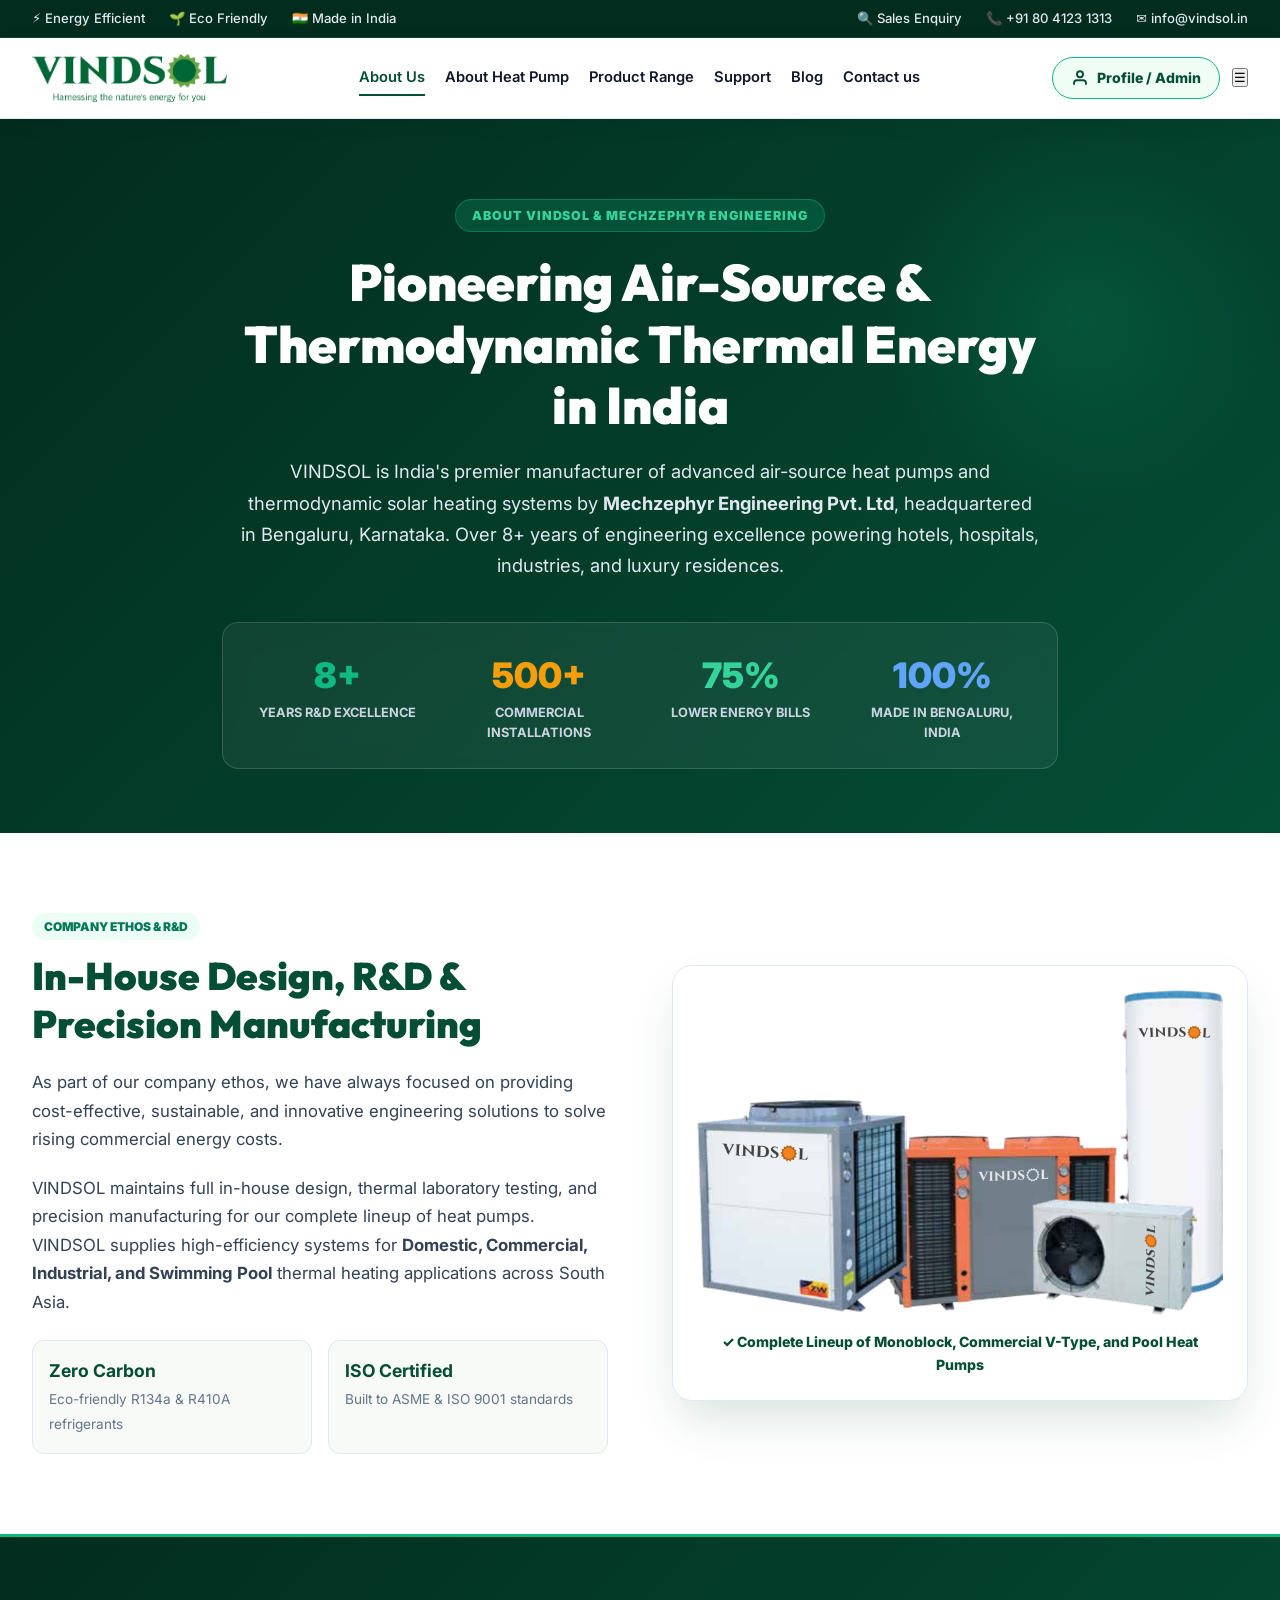
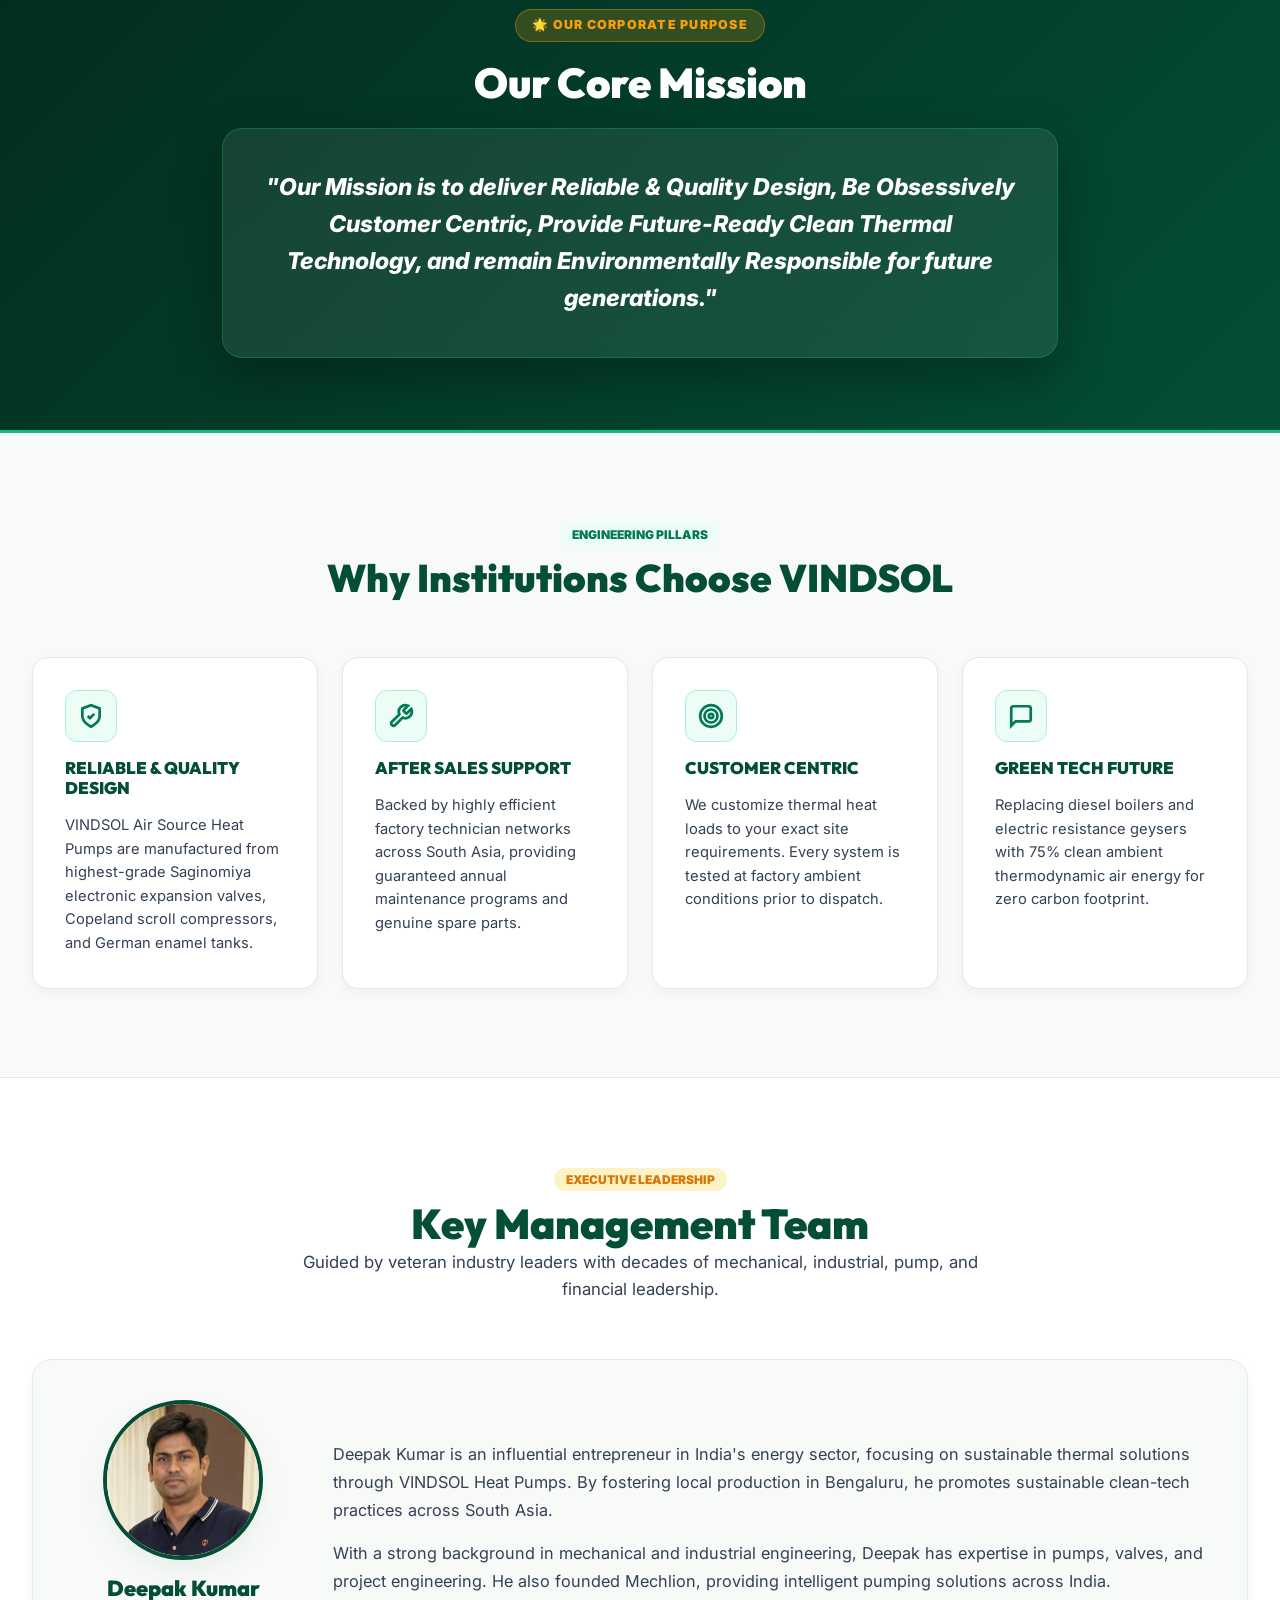
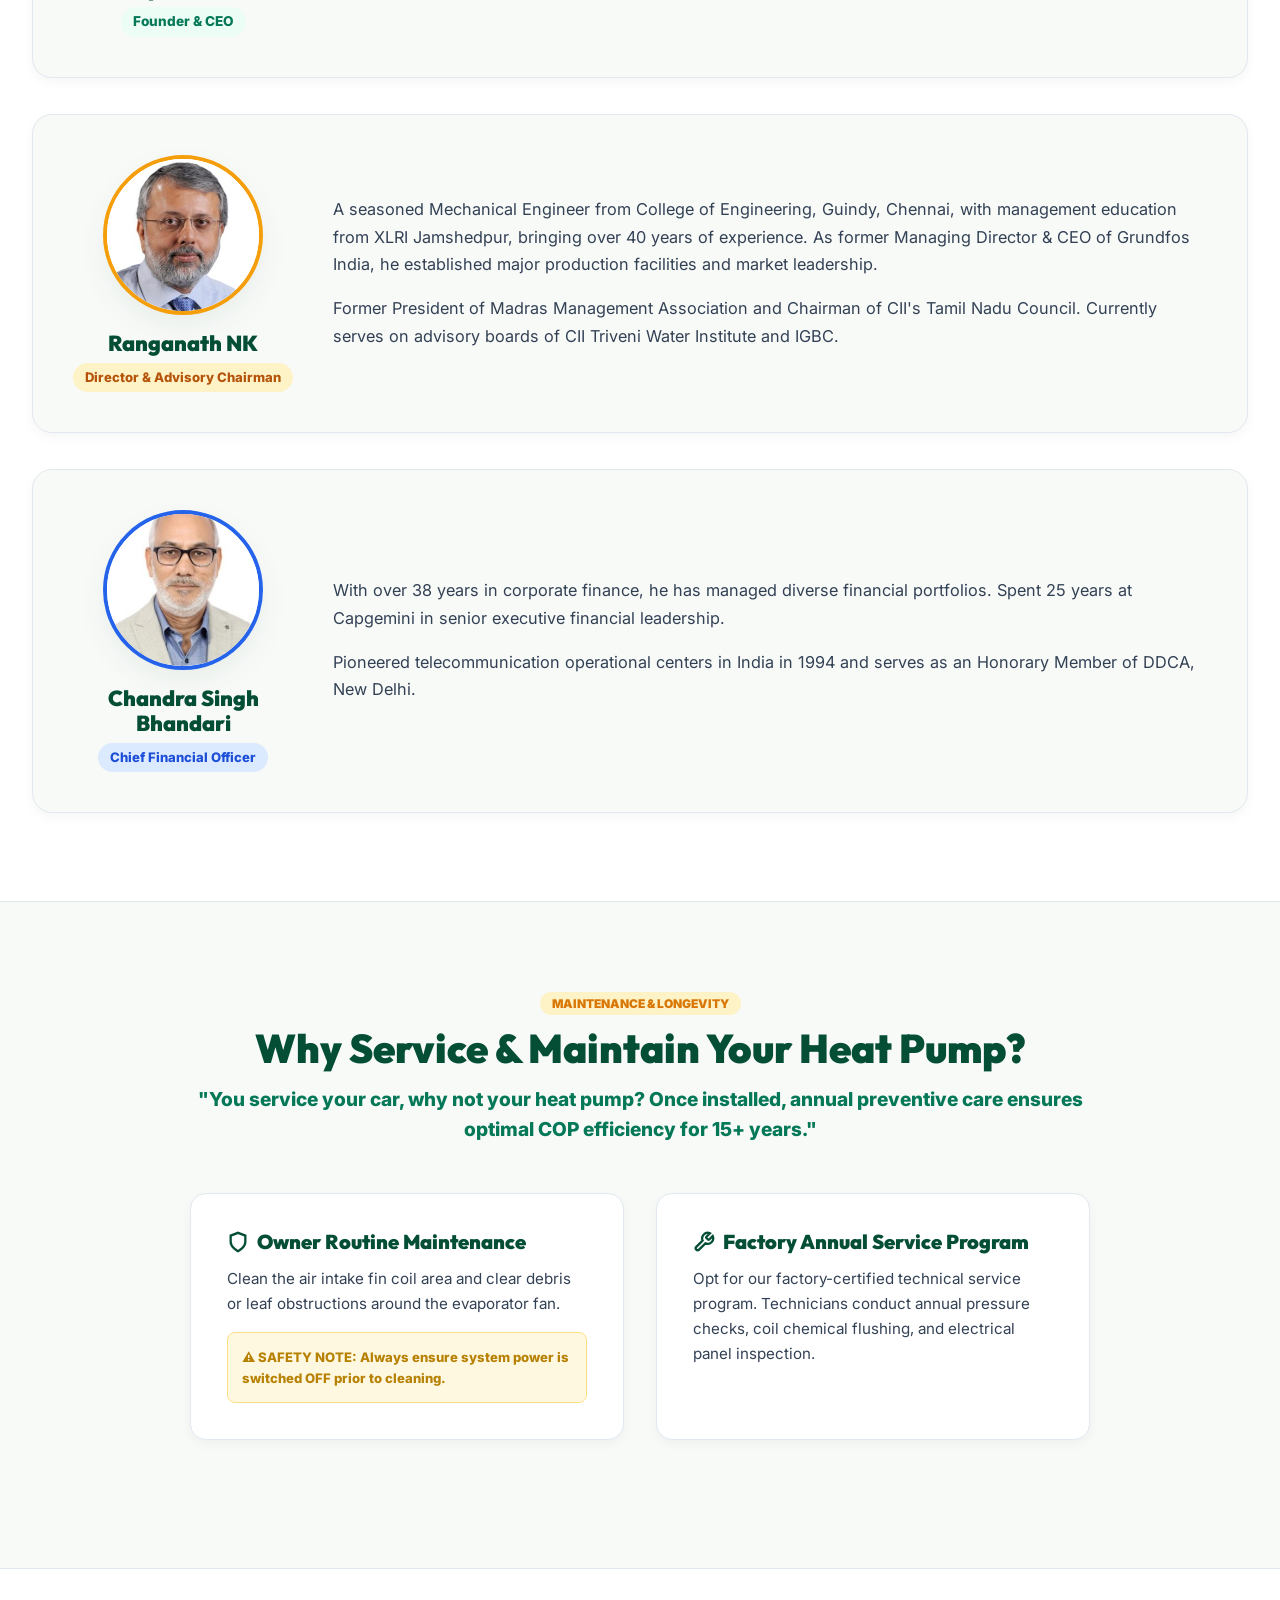
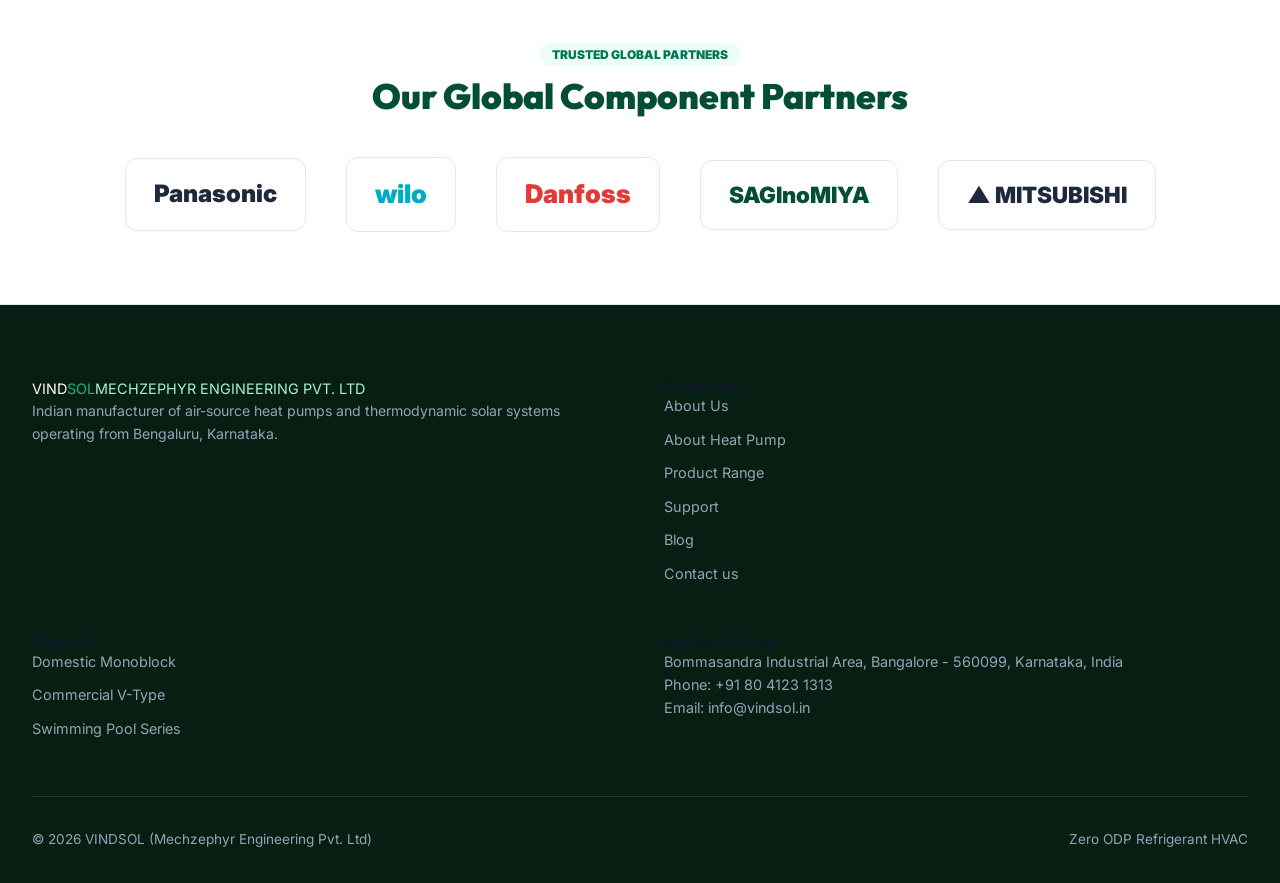
==== commit ba2d6910: "Remove navbar dropdown popover for Product Range, making it a clean direct link to full-page product" ====
--- a/about.html
+++ b/about.html
@@ -36,43 +36,7 @@
         <ul class="nav-menu">
           <li><a href="about.html" class="nav-link active">About Us</a></li>
           <li><a href="sustainability.html" class="nav-link">About Heat Pump</a></li>
-          <li class="nav-item-has-dropdown">
-            <a href="products.html" class="nav-link">Product Range ▾</a>
-            <div class="mega-dropdown-menu">
-              <div class="mega-dropdown-sidebar">
-                <div class="mega-tab-item active" data-tab="tab-air-source">
-                  <span>Air Source Heat Pump</span>
-                  <span>▸</span>
-                </div>
-                <div class="mega-tab-item" data-tab="tab-thermo">
-                  <span>Thermodynamics Heat Pumps</span>
-                  <span>▸</span>
-                </div>
-                <div class="mega-tab-item" data-tab="tab-tanks">
-                  <span>Quartz Blue Glass Lined Storage Tank</span>
-                  <span>▸</span>
-                </div>
-                <div class="mega-tab-item" data-tab="tab-accessories">
-                  <span>Safety Accessories For Hot water Tank</span>
-                  <span>▸</span>
-                </div>
-              </div>
-
-              <div class="mega-dropdown-content">
-                <div class="mega-sub-panel active" id="tab-air-source">
-                  <a href="product-detail.html?id=dhw" class="mega-sub-item">
-                    <strong>Domestic Hot Water Heat Pumps (DHW)</strong>
-                  </a>
-                  <a href="product-detail.html?id=commercial" class="mega-sub-item">
-                    <strong>Commercial Industrial Heat Pumps</strong>
-                  </a>
-                  <a href="product-detail.html?id=pool" class="mega-sub-item">
-                    <strong>Swimming pool Heat Pumps</strong>
-                  </a>
-                </div>
-              </div>
-            </div>
-          </li>
+          <li><a href="products.html" class="nav-link">Product Range</a></li>
           <li><a href="support.html" class="nav-link">Support</a></li>
           <li><a href="blog.html" class="nav-link">Blog</a></li>
           <li><a href="contact.html" class="nav-link">Contact us</a></li>
--- a/css/style.css
+++ b/css/style.css
@@ -337,52 +337,55 @@
   transform: translateY(0);
 }
 
+.mega-dropdown-menu {
+  position: absolute;
+  top: 100%;
+  left: 0;
+  width: 760px;
+  background: #FFFFFF;
+  border: 1px solid var(--border-soft);
+  border-radius: 16px;
+  box-shadow: 0 25px 60px rgba(2, 44, 30, 0.2), 0 10px 25px rgba(0,0,0,0.08);
+  display: none;
+  overflow: hidden;
+  z-index: 1000;
+}
+
+.nav-item-has-dropdown:hover .mega-dropdown-menu {
+  display: flex;
+}
+
 .mega-dropdown-sidebar {
-  width: 240px;
-  background: #FFFFFF;
-  border-right: 1px solid #E2E8F0;
+  width: 270px;
+  background: #022C1E;
+  border-right: 1px solid rgba(255,255,255,0.1);
   display: flex;
   flex-direction: column;
+  padding: 0.75rem 0;
 }
 
 .mega-tab-item {
-  padding: 0.95rem 1.1rem;
-  font-size: 0.88rem;
-  font-weight: 700;
-  color: #55B747;
-  border-bottom: 1px solid #E2E8F0;
+  padding: 0.9rem 1.25rem;
+  font-size: 0.85rem;
+  font-weight: 800;
+  color: #94A3B8;
+  border-bottom: 1px solid rgba(255,255,255,0.05);
   cursor: pointer;
   display: flex;
   align-items: center;
   justify-content: space-between;
-  transition: all 0.2s ease;
+  transition: all 0.25s ease;
 }
 
 .mega-tab-item:hover, .mega-tab-item.active {
-  background: #1E241E;
-  color: #55B747;
-}
-
-.mega-tab-link {
-  padding: 0.95rem 1.1rem;
-  font-size: 0.88rem;
-  font-weight: 700;
-  color: #55B747;
-  border-bottom: 1px solid #E2E8F0;
-  text-decoration: none;
-  display: block;
-  transition: all 0.2s ease;
-}
-
-.mega-tab-link:hover {
-  background: #F1F5F9;
-  color: #15803D;
+  background: rgba(16, 185, 129, 0.18);
+  color: #10B981;
 }
 
 .mega-dropdown-content {
   flex: 1;
-  background: #FFFFFF;
-  padding: 0.5rem 0;
+  background: #F8FAF8;
+  padding: 1.25rem;
 }
 
 .mega-sub-panel {
@@ -390,38 +393,85 @@
 }
 
 .mega-sub-panel.active {
+  display: block;
+}
+
+.mega-sub-grid {
+  display: grid;
+  grid-template-columns: repeat(2, 1fr);
+  gap: 0.85rem;
+}
+
+.mega-product-card {
+  display: flex;
+  align-items: center;
+  gap: 0.85rem;
+  padding: 0.85rem;
+  background: #FFFFFF;
+  border: 1px solid #E2E8F0;
+  border-radius: 14px;
+  text-decoration: none;
+  transition: all 0.25s ease;
+  box-shadow: 0 2px 6px rgba(0,0,0,0.03);
+}
+
+.mega-product-card:hover {
+  transform: translateY(-3px);
+  border-color: #10B981;
+  box-shadow: 0 8px 20px rgba(16, 185, 129, 0.15);
+  background: #FFFFFF;
+}
+
+.mega-product-img-frame {
+  width: 68px;
+  height: 68px;
+  border-radius: 10px;
+  background: #F1F5F9;
+  border: 1px solid #E2E8F0;
+  padding: 0.3rem;
+  display: flex;
+  align-items: center;
+  justify-content: center;
+  flex-shrink: 0;
+  overflow: hidden;
+}
+
+.mega-product-img-frame img {
+  max-width: 100%;
+  max-height: 100%;
+  object-fit: contain;
+  transition: transform 0.35s ease;
+}
+
+.mega-product-card:hover .mega-product-img-frame img {
+  transform: scale(1.12);
+}
+
+.mega-product-info {
   display: flex;
   flex-direction: column;
-}
-
-.mega-sub-item {
-  padding: 0.85rem 1.25rem;
-  border-bottom: 1px solid #F1F5F9;
-  text-decoration: none;
-  transition: background 0.2s ease;
-}
-
-.mega-sub-item:last-child {
-  border-bottom: none;
-}
-
-.mega-sub-item:hover {
-  background: #F8FAF8;
-}
-
-.mega-sub-item strong {
-  font-size: 0.9rem;
+  gap: 0.2rem;
+}
+
+.mega-product-tag {
+  font-size: 0.66rem;
+  font-weight: 900;
+  color: #047857;
+  text-transform: uppercase;
+  letter-spacing: 0.05em;
+}
+
+.mega-product-title {
+  font-size: 0.88rem;
+  font-weight: 900;
+  color: #022C1E;
+  line-height: 1.3;
+}
+
+.mega-product-price {
+  font-size: 0.76rem;
   font-weight: 700;
-  color: #55B747;
-  display: block;
-  line-height: 1.3;
-}
-
-.mega-sub-item p {
-  font-size: 0.78rem;
-  color: var(--text-muted);
-  margin-top: 0.2rem;
-  line-height: 1.3;
+  color: #64748B;
 }
 
 /* ==========================================================================
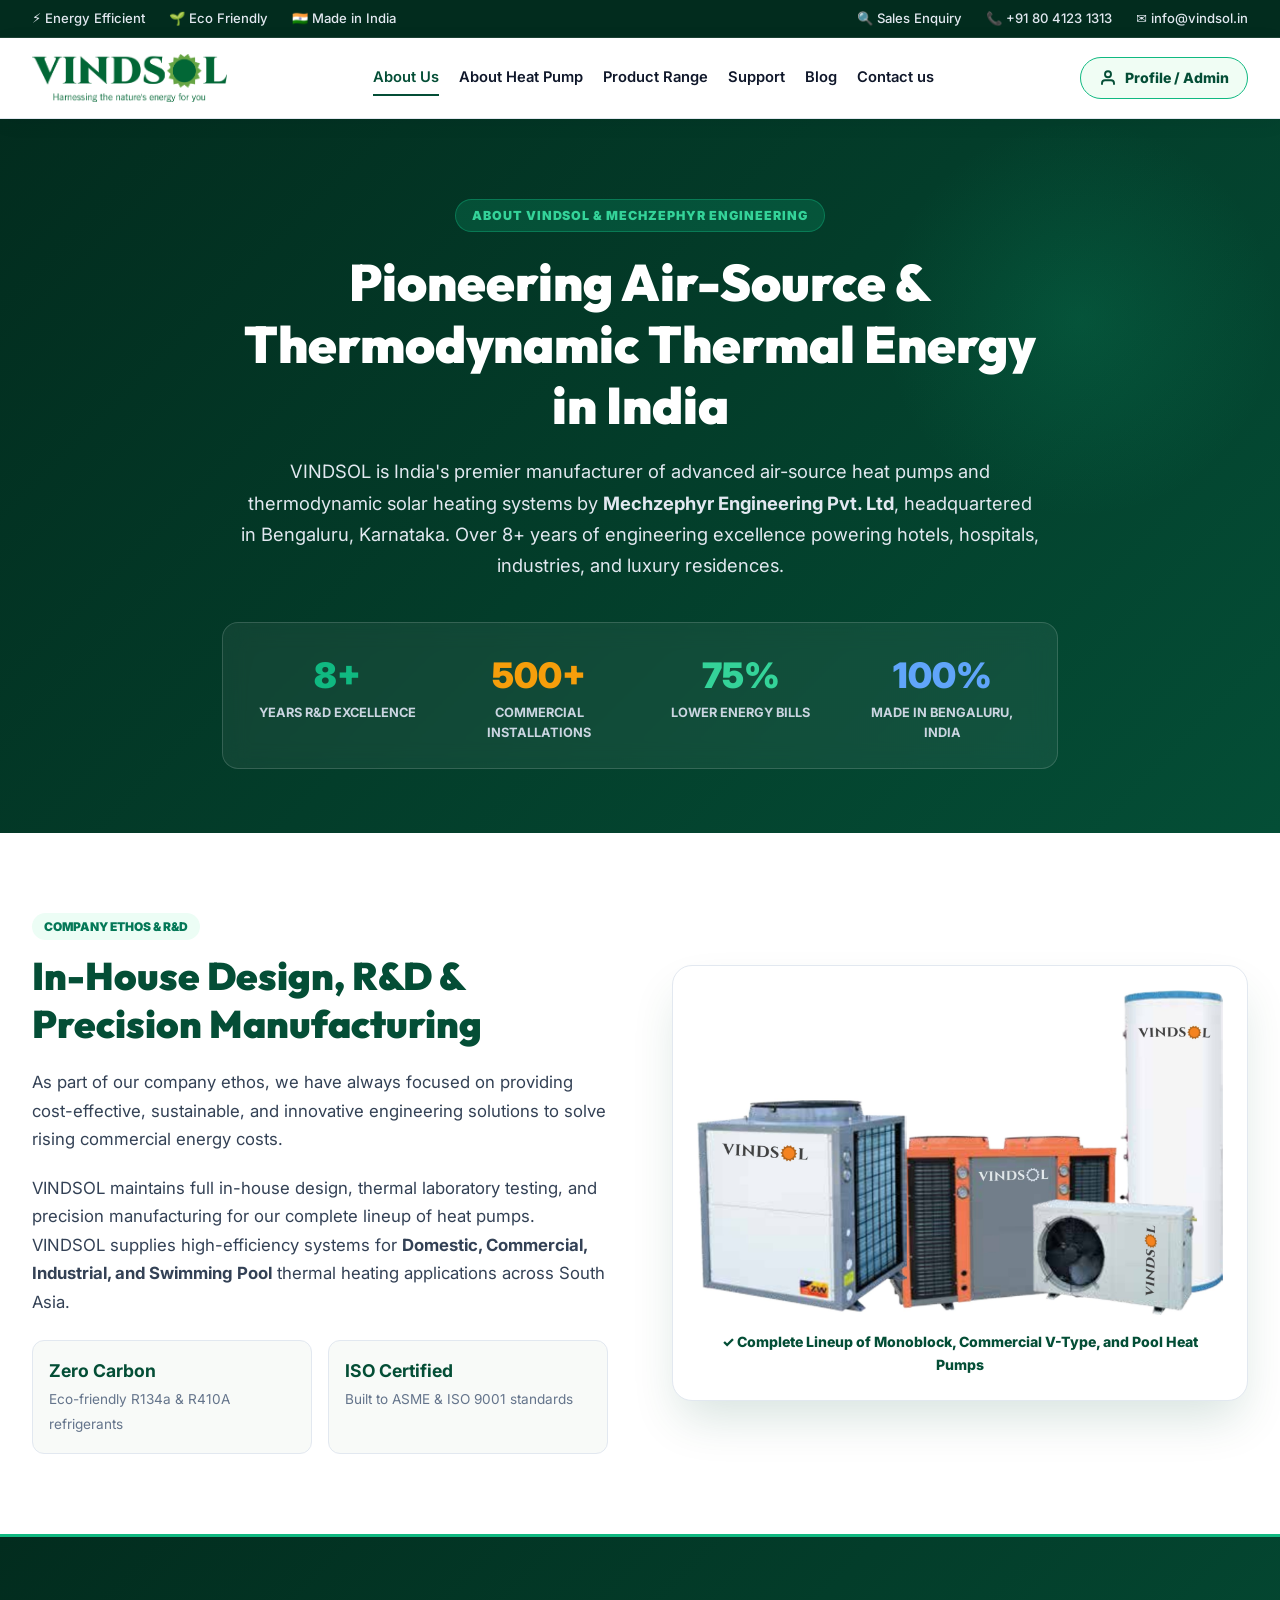
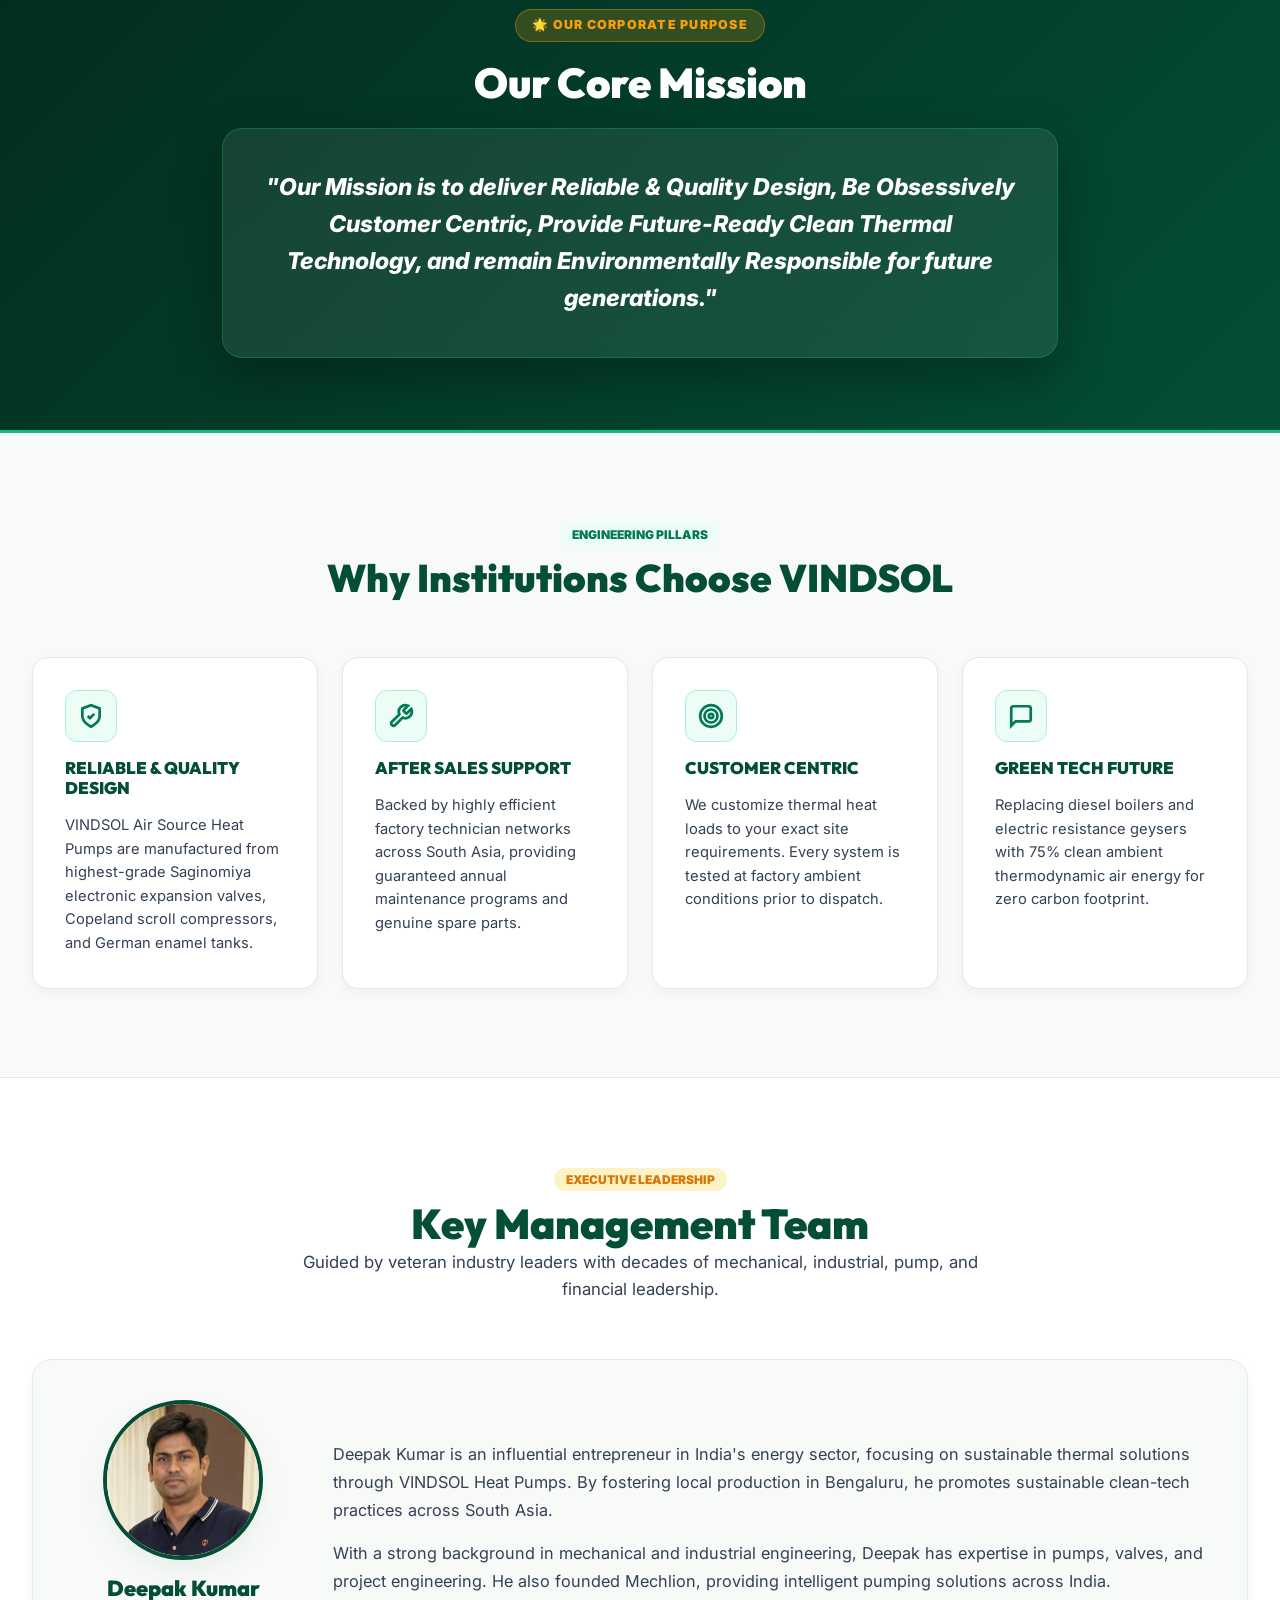
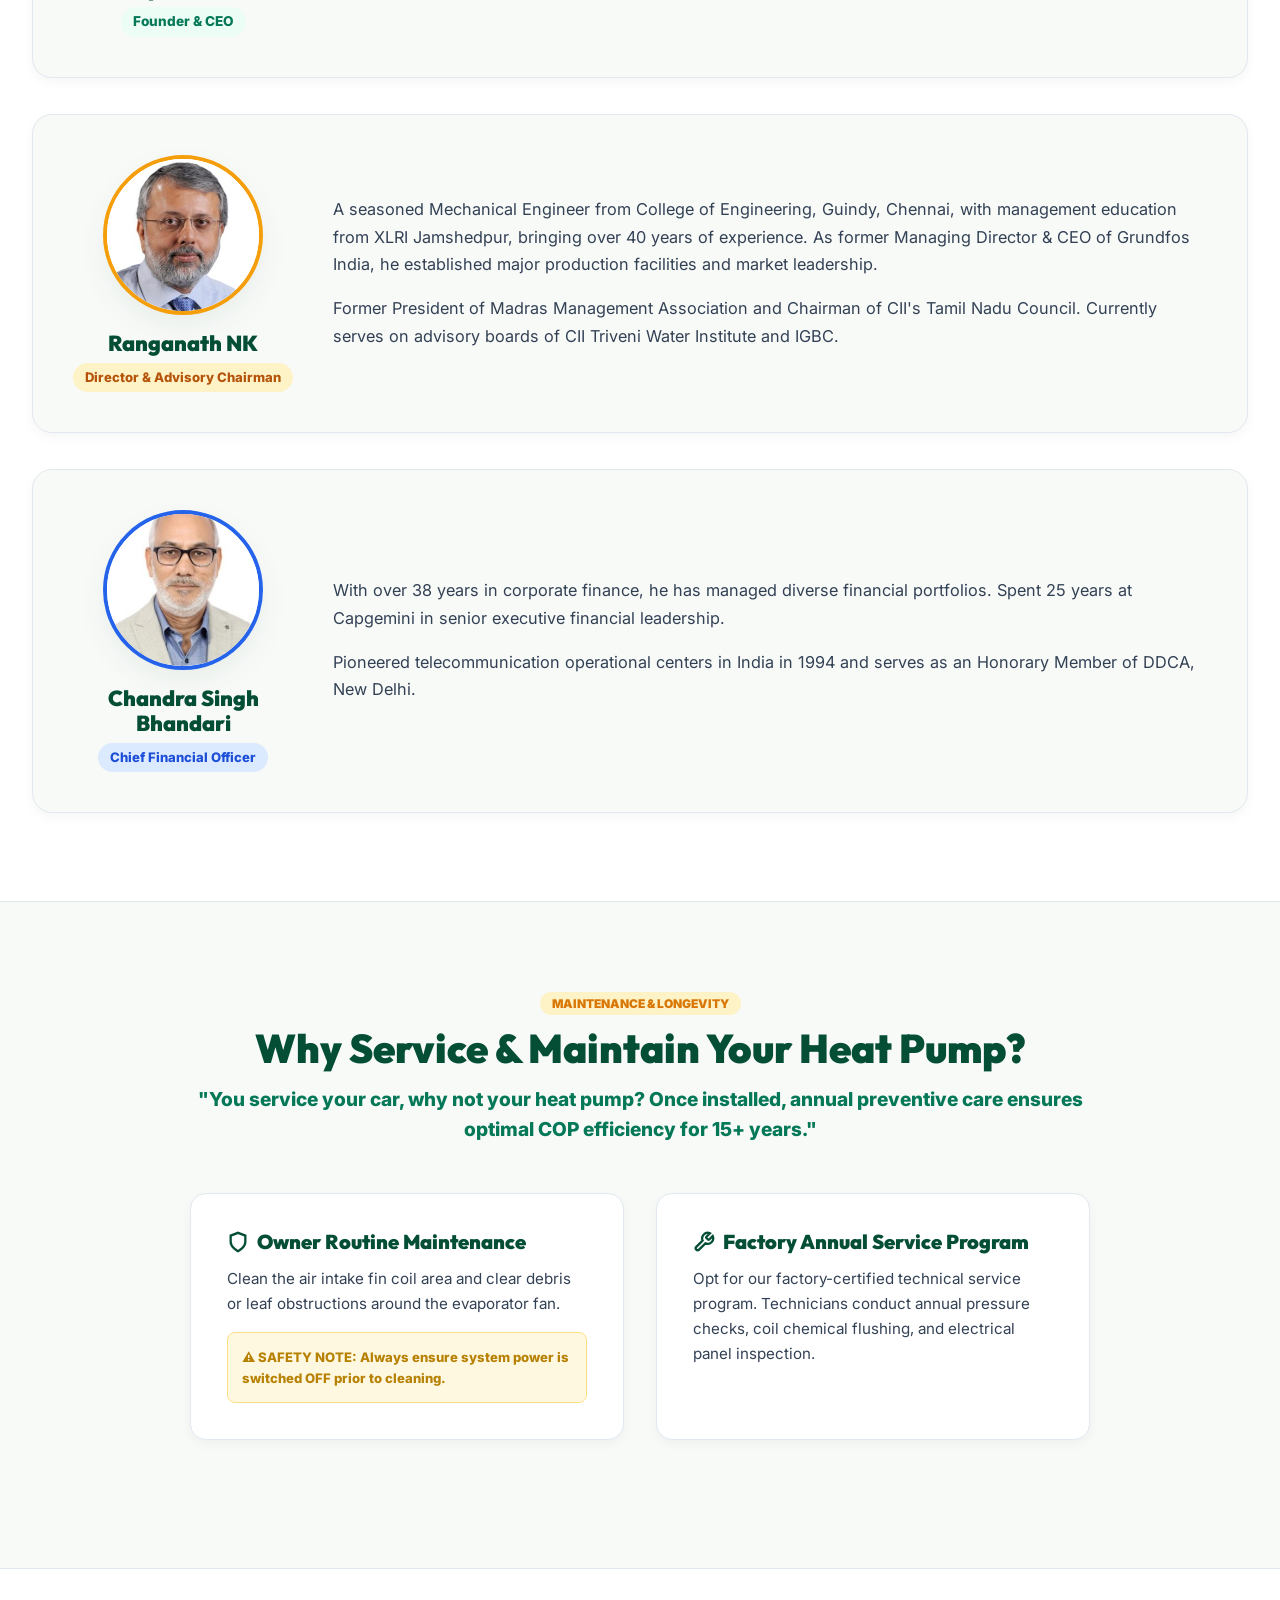
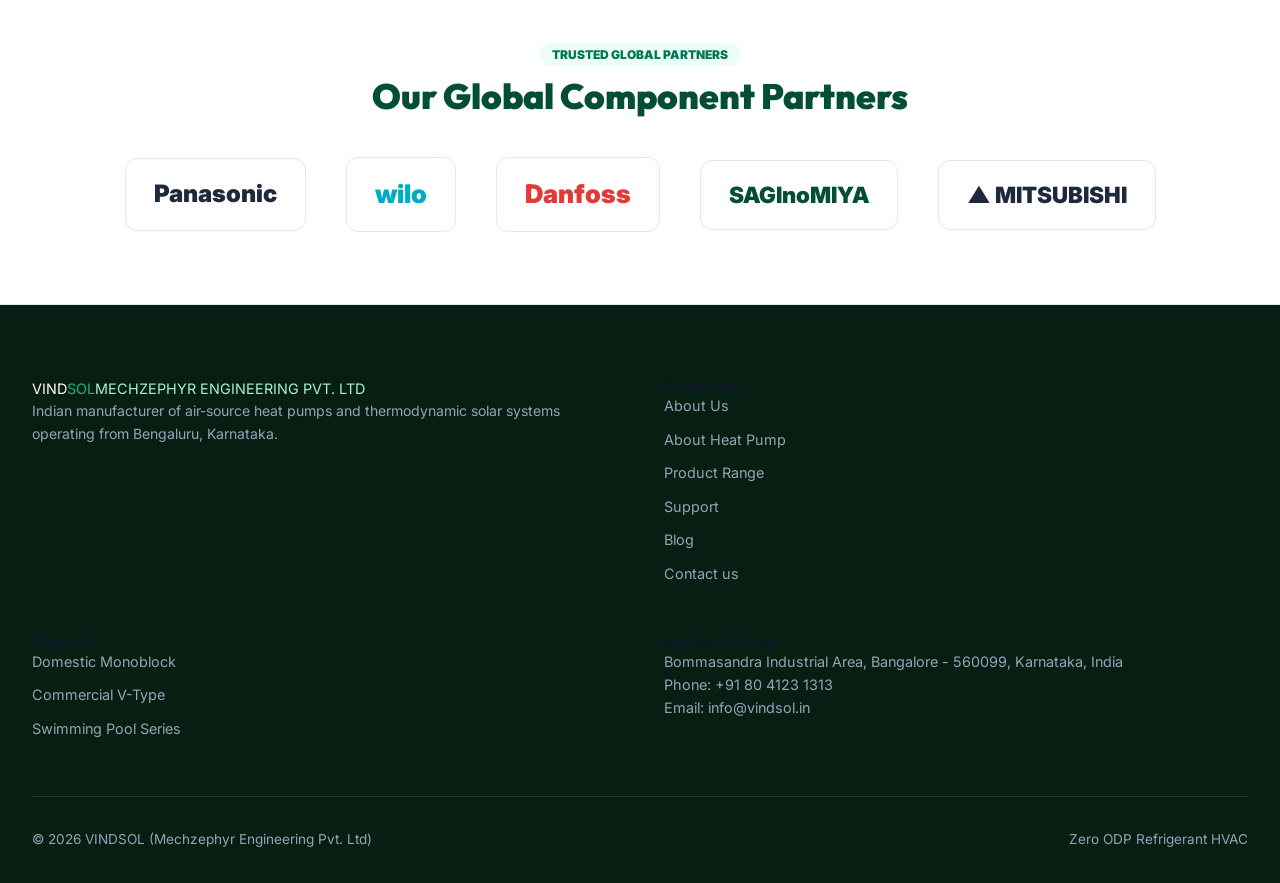
==== commit 6878fce4: "Remove top-right mobile toggle button icon across all header navigation bars" ====
--- a/about.html
+++ b/about.html
@@ -48,7 +48,6 @@
           <svg width="18" height="18" viewBox="0 0 24 24" fill="none" stroke="currentColor" stroke-width="2.5"><path d="M20 21v-2a4 4 0 0 0-4-4H8a4 4 0 0 0-4 4v2"/><circle cx="12" cy="7" r="4"/></svg>
           <span>Profile / Admin</span>
         </a>
-        <button class="mobile-toggle" aria-label="Toggle Navigation Menu">☰</button>
       </div>
     </div>
   </header>
--- a/css/style.css
+++ b/css/style.css
@@ -277,6 +277,10 @@
   box-shadow: 0 6px 18px rgba(4, 78, 54, 0.2);
 }
 
+.mobile-toggle {
+  display: none !important;
+}
+
 /* Sector Filter Bar inside Product Range */
 .product-category-filter-bar {
   display: flex;
@@ -337,142 +341,7 @@
   transform: translateY(0);
 }
 
-.mega-dropdown-menu {
-  position: absolute;
-  top: 100%;
-  left: 0;
-  width: 760px;
-  background: #FFFFFF;
-  border: 1px solid var(--border-soft);
-  border-radius: 16px;
-  box-shadow: 0 25px 60px rgba(2, 44, 30, 0.2), 0 10px 25px rgba(0,0,0,0.08);
-  display: none;
-  overflow: hidden;
-  z-index: 1000;
-}
-
-.nav-item-has-dropdown:hover .mega-dropdown-menu {
-  display: flex;
-}
-
-.mega-dropdown-sidebar {
-  width: 270px;
-  background: #022C1E;
-  border-right: 1px solid rgba(255,255,255,0.1);
-  display: flex;
-  flex-direction: column;
-  padding: 0.75rem 0;
-}
-
-.mega-tab-item {
-  padding: 0.9rem 1.25rem;
-  font-size: 0.85rem;
-  font-weight: 800;
-  color: #94A3B8;
-  border-bottom: 1px solid rgba(255,255,255,0.05);
-  cursor: pointer;
-  display: flex;
-  align-items: center;
-  justify-content: space-between;
-  transition: all 0.25s ease;
-}
-
-.mega-tab-item:hover, .mega-tab-item.active {
-  background: rgba(16, 185, 129, 0.18);
-  color: #10B981;
-}
-
-.mega-dropdown-content {
-  flex: 1;
-  background: #F8FAF8;
-  padding: 1.25rem;
-}
-
-.mega-sub-panel {
-  display: none;
-}
-
-.mega-sub-panel.active {
-  display: block;
-}
-
-.mega-sub-grid {
-  display: grid;
-  grid-template-columns: repeat(2, 1fr);
-  gap: 0.85rem;
-}
-
-.mega-product-card {
-  display: flex;
-  align-items: center;
-  gap: 0.85rem;
-  padding: 0.85rem;
-  background: #FFFFFF;
-  border: 1px solid #E2E8F0;
-  border-radius: 14px;
-  text-decoration: none;
-  transition: all 0.25s ease;
-  box-shadow: 0 2px 6px rgba(0,0,0,0.03);
-}
-
-.mega-product-card:hover {
-  transform: translateY(-3px);
-  border-color: #10B981;
-  box-shadow: 0 8px 20px rgba(16, 185, 129, 0.15);
-  background: #FFFFFF;
-}
-
-.mega-product-img-frame {
-  width: 68px;
-  height: 68px;
-  border-radius: 10px;
-  background: #F1F5F9;
-  border: 1px solid #E2E8F0;
-  padding: 0.3rem;
-  display: flex;
-  align-items: center;
-  justify-content: center;
-  flex-shrink: 0;
-  overflow: hidden;
-}
-
-.mega-product-img-frame img {
-  max-width: 100%;
-  max-height: 100%;
-  object-fit: contain;
-  transition: transform 0.35s ease;
-}
-
-.mega-product-card:hover .mega-product-img-frame img {
-  transform: scale(1.12);
-}
-
-.mega-product-info {
-  display: flex;
-  flex-direction: column;
-  gap: 0.2rem;
-}
-
-.mega-product-tag {
-  font-size: 0.66rem;
-  font-weight: 900;
-  color: #047857;
-  text-transform: uppercase;
-  letter-spacing: 0.05em;
-}
-
-.mega-product-title {
-  font-size: 0.88rem;
-  font-weight: 900;
-  color: #022C1E;
-  line-height: 1.3;
-}
-
-.mega-product-price {
-  font-size: 0.76rem;
-  font-weight: 700;
-  color: #64748B;
-}
+
 
 /* ==========================================================================
    HERO SECTION
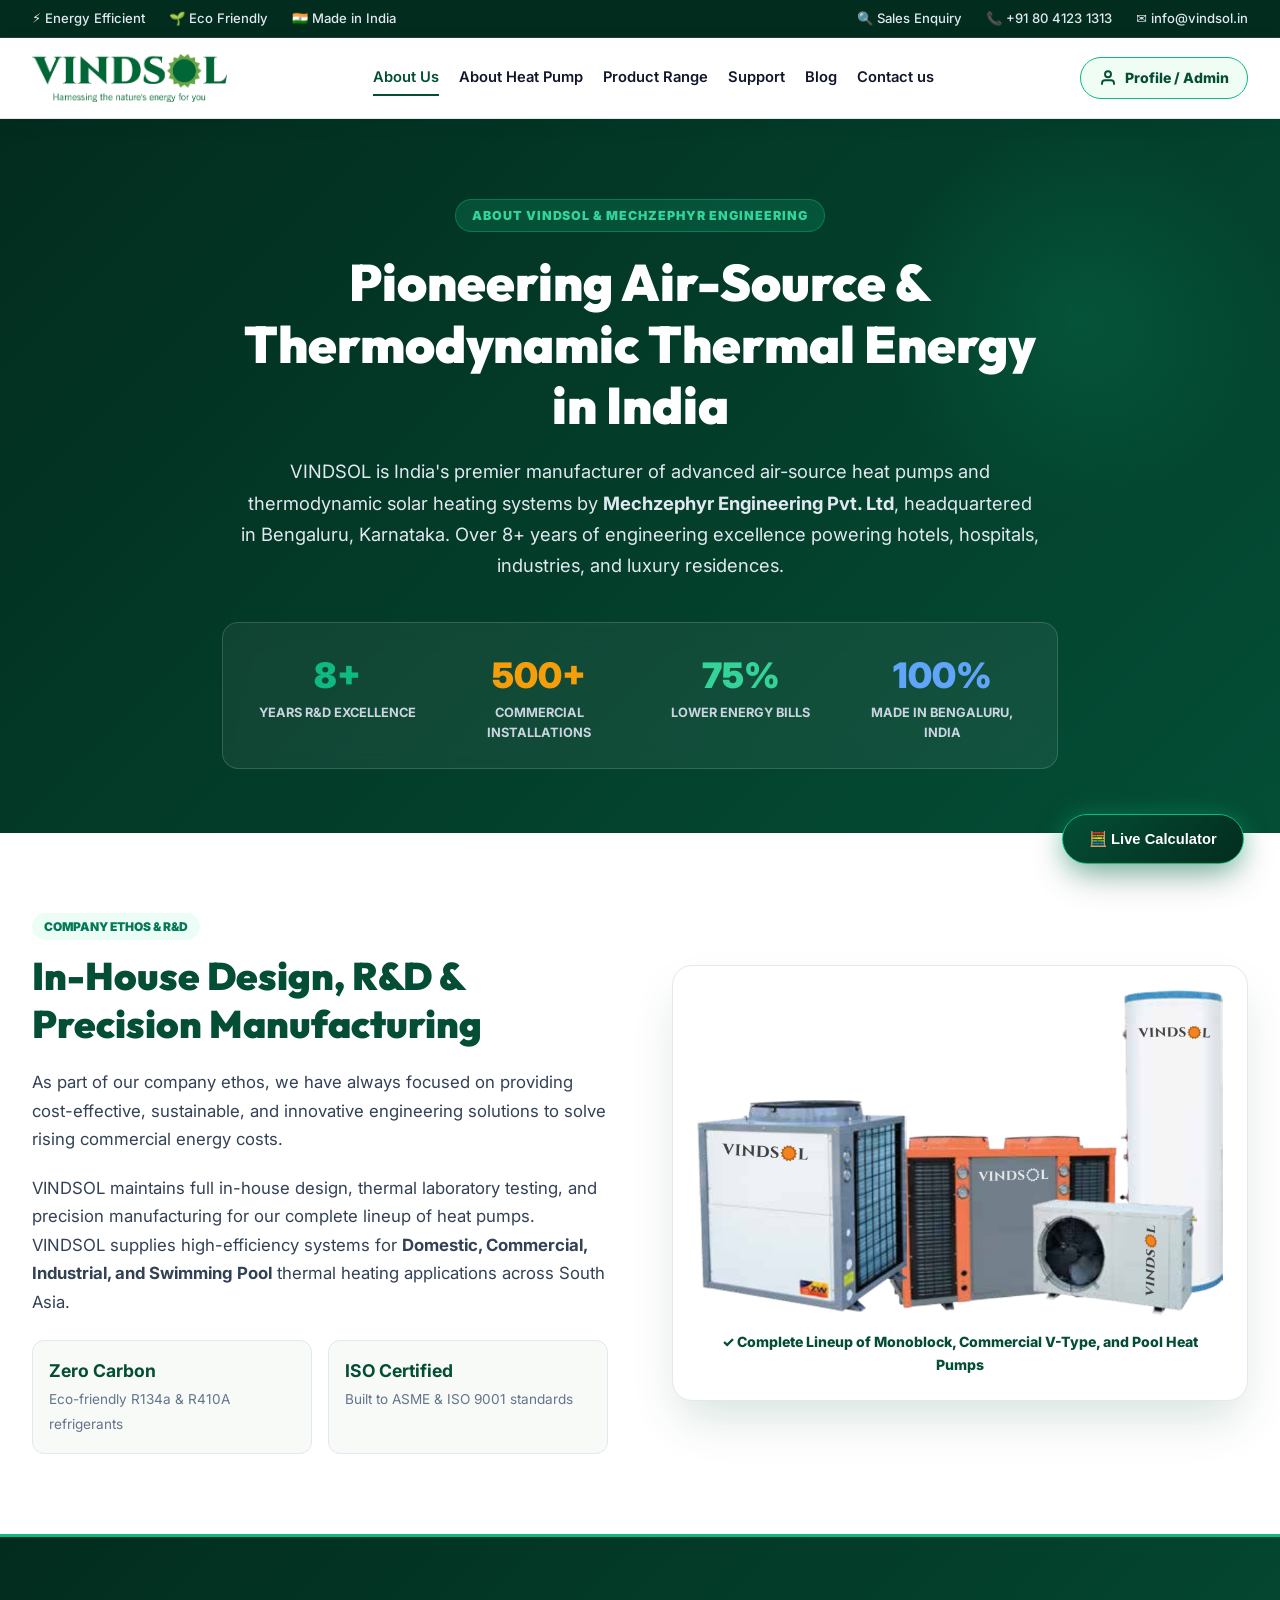
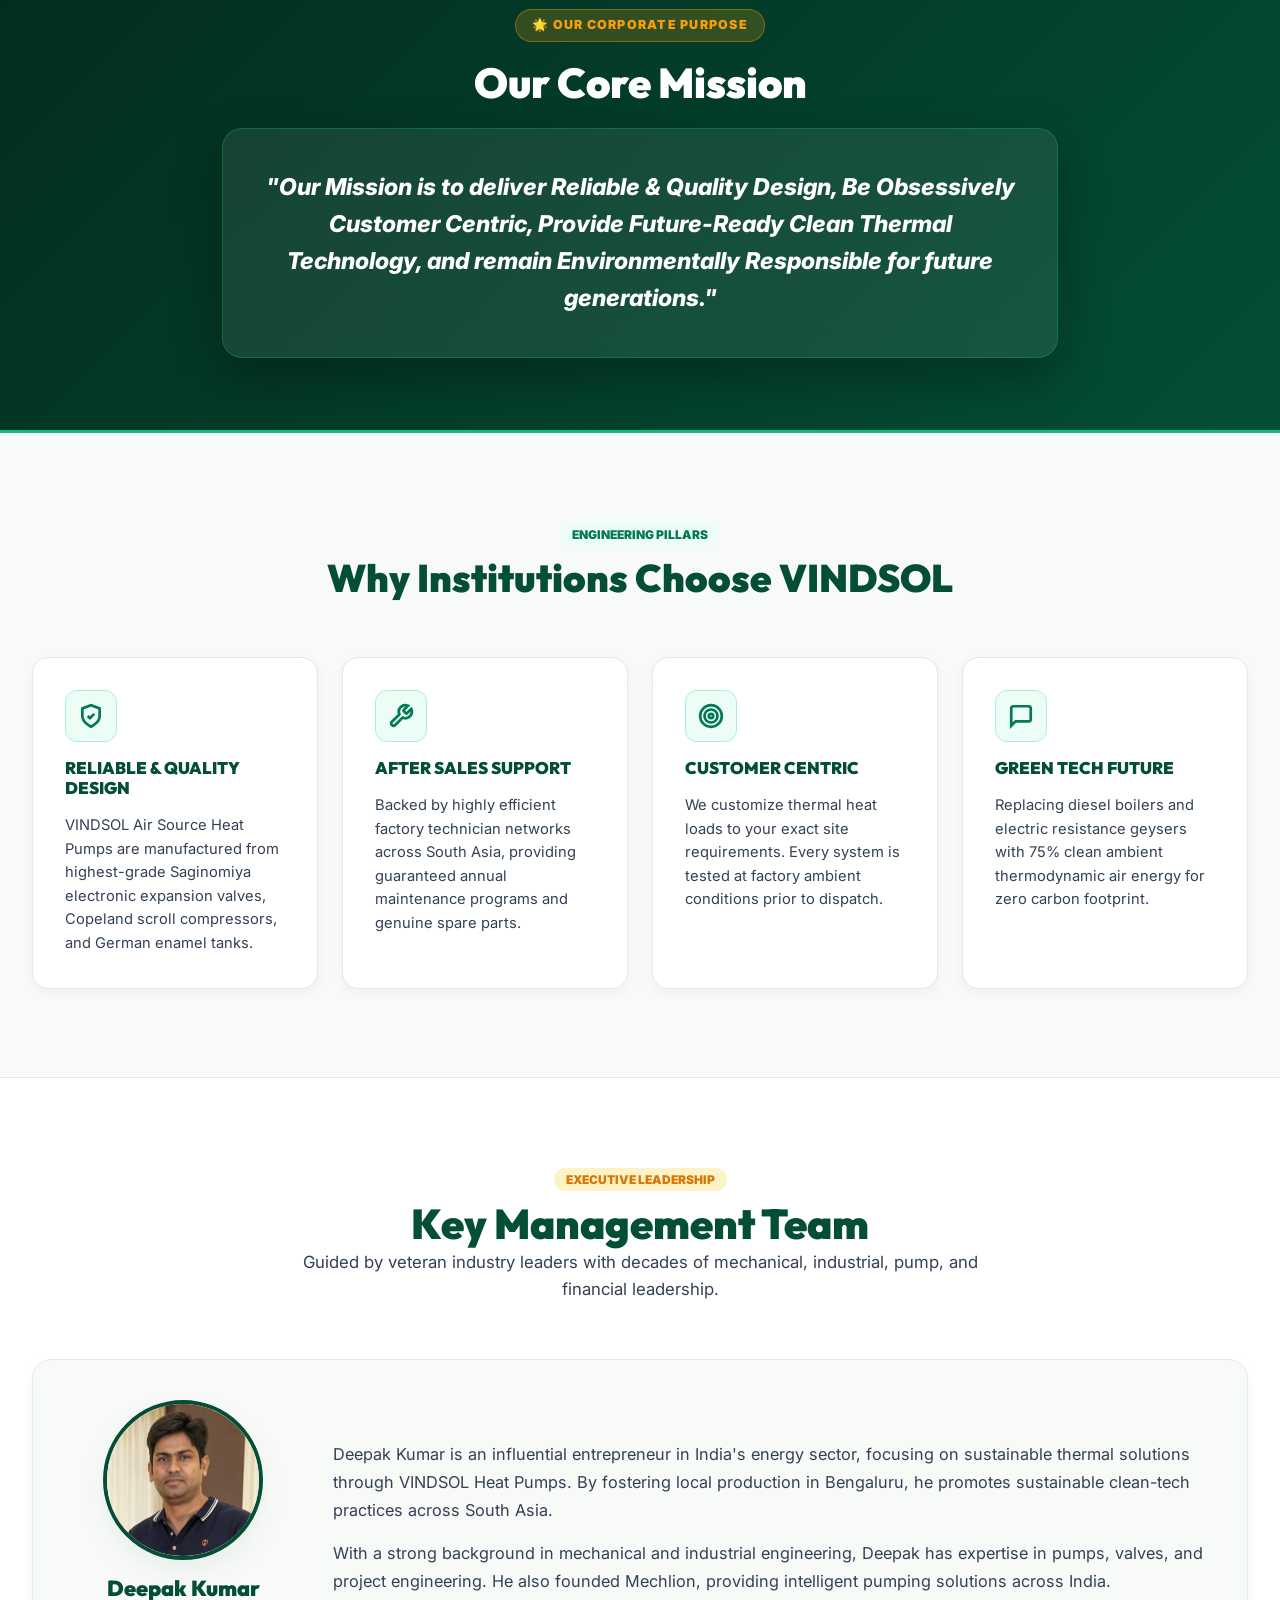
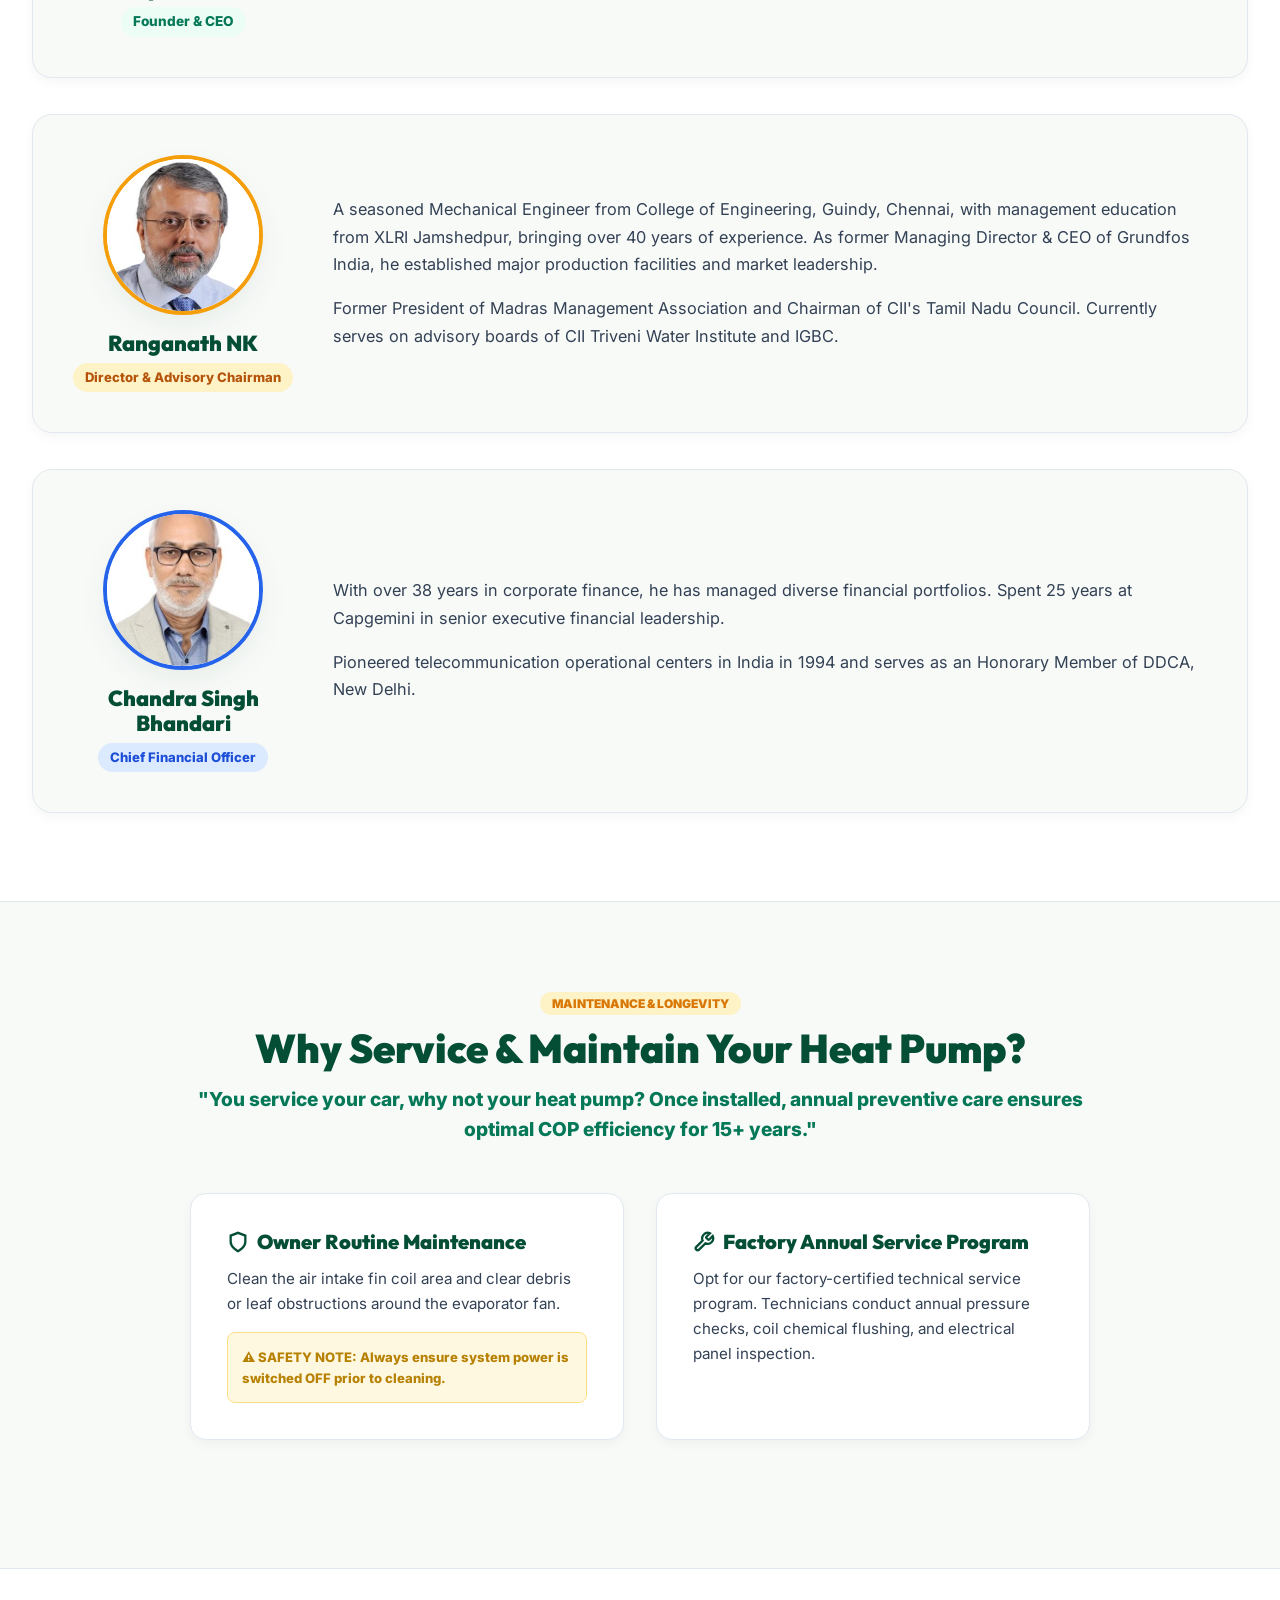
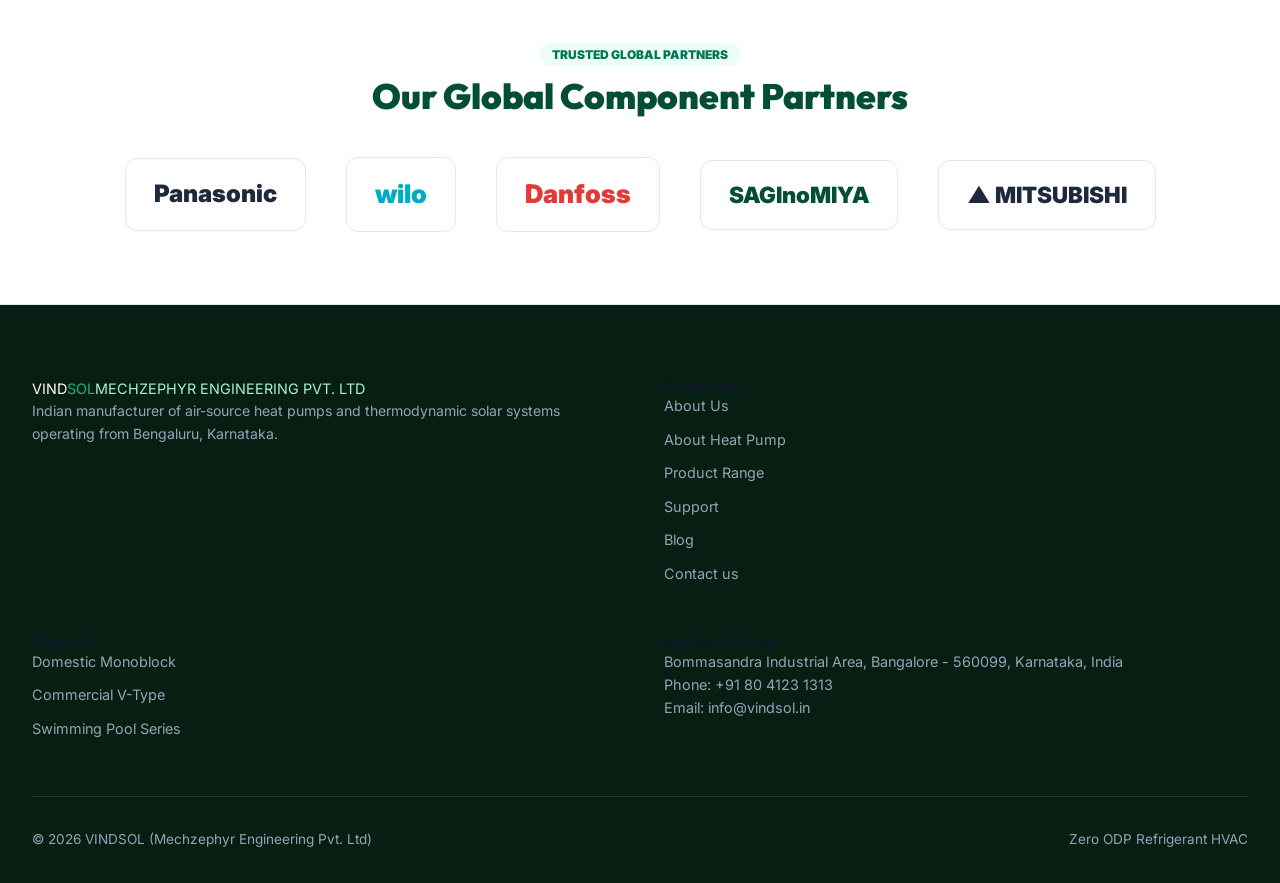
==== commit 2edc911e: "Add Official VINDSOL Quotation Calculator Modal to all pages across website" ====
--- a/about.html
+++ b/about.html
@@ -384,6 +384,419 @@
     </div>
   </footer>
 
+  <!-- FLOATING CALCULATOR MODAL & TRIGGER BUTTON -->
+  <button class="floating-calc-trigger open-calc-modal" aria-label="Open Savings Calculator">
+    🧮 Live Calculator
+  </button>
+
+  <div class="calc-modal-overlay" id="calcModalOverlay">
+    <div class="calc-modal-card">
+      <button class="calc-modal-close" id="closeCalcModalBtn" aria-label="Close Calculator Modal">&times;</button>
+      
+      <div style="margin-bottom: 1.25rem; display: flex; align-items: center; justify-content: space-between; flex-wrap: wrap; gap: 1rem; border-bottom: 2px solid #E2E8F0; padding-bottom: 0.85rem;">
+        <div>
+          <div class="blueprint-tag">OFFICIAL VINDSOL PROFORMA QUOTATION CALCULATOR</div>
+          <h3 style="font-size: 1.6rem; font-weight: 900; color: var(--color-primary); margin-top: 0.25rem;">Instant Proforma Quotation &amp; Sizing Hub</h3>
+        </div>
+        <div style="text-align: right; font-size: 0.8rem; font-weight: 700; color: var(--text-muted);">
+          <div>Ref: <strong style="color: var(--color-primary);" id="quoteRefNo">VIN/2026/QT-8421</strong></div>
+          <div>Date: <strong id="quoteDate">05 Aug 2026</strong></div>
+        </div>
+      </div>
+
+      <!-- Customer Details Header Inputs -->
+      <div style="background: #F8FAF8; border: 1px solid var(--border-soft); border-radius: 10px; padding: 0.85rem 1rem; margin-bottom: 1.25rem; display: grid; grid-template-columns: repeat(3, 1fr); gap: 0.85rem;">
+        <div>
+          <label style="font-size: 0.75rem; font-weight: 700; color: var(--text-muted); display: block;" for="custName">Customer / Company Name</label>
+          <input type="text" id="custName" class="form-input-custom" value="Royal Palms Hotel" style="padding: 0.4rem 0.6rem; font-size: 0.85rem;">
+        </div>
+        <div>
+          <label style="font-size: 0.75rem; font-weight: 700; color: var(--text-muted); display: block;" for="custMobile">WhatsApp / Phone No</label>
+          <input type="text" id="custMobile" class="form-input-custom" value="+91 98765 43210" style="padding: 0.4rem 0.6rem; font-size: 0.85rem;">
+        </div>
+        <div>
+          <label style="font-size: 0.75rem; font-weight: 700; color: var(--text-muted); display: block;" for="custCity">Site Location / City</label>
+          <input type="text" id="custCity" class="form-input-custom" value="Bengaluru, KA" style="padding: 0.4rem 0.6rem; font-size: 0.85rem;">
+        </div>
+      </div>
+
+      <!-- Mode Switcher Tabs -->
+      <div class="calc-nav-tabs">
+        <button class="calc-nav-btn active" data-calc-tab="tab-comm-calc">
+          🏢 Commercial Hot Water Quote
+        </button>
+        <button class="calc-nav-btn" data-calc-tab="tab-pool-calc">
+          🏊 Swimming Pool &amp; Spa Quote
+        </button>
+        <button class="calc-nav-btn" data-calc-tab="tab-dom-calc">
+          🏠 Residential Domestic Quote
+        </button>
+        <button class="calc-nav-btn" data-calc-tab="tab-custom-calc" style="color: #FFD700; font-weight: 900;">
+          🛠️ Custom Special Product Request
+        </button>
+      </div>
+
+      <!-- TAB 1: Commercial Hot Water Sizer & Quote -->
+      <div class="calc-tab-pane active" id="tab-comm-calc">
+        <div class="calc-grid-layout">
+          
+          <div class="calc-input-box">
+            <h4 style="font-size: 0.95rem; font-weight: 800; color: #15803D; margin-bottom: 0.85rem;">1. Operating Thermal Parameters</h4>
+            
+            <div class="form-field-group">
+              <label class="form-label-custom" for="commVolume">Daily Hot Water Demand (Liters / Day)</label>
+              <input type="number" id="commVolume" class="form-input-custom" value="1000" step="100">
+            </div>
+
+            <div style="display: grid; grid-template-columns: 1fr 1fr; gap: 0.85rem;">
+              <div class="form-field-group">
+                <label class="form-label-custom" for="commT1">Cold Water In (°C)</label>
+                <input type="number" id="commT1" class="form-input-custom" value="20" step="1">
+              </div>
+              <div class="form-field-group">
+                <label class="form-label-custom" for="commT2">Target Hot Water (°C)</label>
+                <input type="number" id="commT2" class="form-input-custom" value="55" step="1">
+              </div>
+            </div>
+
+            <div style="display: grid; grid-template-columns: 1fr 1fr; gap: 0.85rem;">
+              <div class="form-field-group">
+                <label class="form-label-custom" for="commHT">Heating Window (Hrs/Day)</label>
+                <input type="number" id="commHT" class="form-input-custom" value="8" step="0.5">
+              </div>
+              <div class="form-field-group">
+                <label class="form-label-custom" for="commTariff">Tariff Rate (₹ / kWh)</label>
+                <input type="number" id="commTariff" class="form-input-custom" value="8.00" step="0.25">
+              </div>
+            </div>
+          </div>
+
+          <div class="calc-results-box">
+            <div class="calc-results-title">
+              <span>Proforma Quotation Breakdown</span>
+              <span>⚡ COP 4.25x</span>
+            </div>
+
+            <div class="calc-metric-grid">
+              <div class="calc-metric-card">
+                <span class="calc-metric-label">Required Heat Pump</span>
+                <div class="calc-metric-val" id="commKWVal">5.1 kW</div>
+              </div>
+              <div class="calc-metric-card">
+                <span class="calc-metric-label">Daily Net Load</span>
+                <div class="calc-metric-val" id="commKcalVal">41 kWh/day</div>
+              </div>
+            </div>
+
+            <!-- Bill of Materials (BOM) Itemized Quotation Table -->
+            <table class="quote-bom-table">
+              <thead>
+                <tr>
+                  <th>Equipment Description</th>
+                  <th style="text-align: right;">Amount (₹)</th>
+                </tr>
+              </thead>
+              <tbody id="commBomTableBody">
+                <tr>
+                  <td>VDHP 11000 MB Monoblock (10 kW)</td>
+                  <td style="text-align: right;">₹ 98,000</td>
+                </tr>
+                <tr>
+                  <td>Quartz Blue Glass Tank (1000L)</td>
+                  <td style="text-align: right;">₹ 45,000</td>
+                </tr>
+                <tr>
+                  <td>Safety Valve Package (VRV + TPRV)</td>
+                  <td style="text-align: right;">₹ 8,500</td>
+                </tr>
+                <tr>
+                  <td>Freight &amp; Factory Commissioning</td>
+                  <td style="text-align: right;">₹ 6,500</td>
+                </tr>
+                <tr class="quote-total-row">
+                  <td>Total Investment Excl. Tax</td>
+                  <td style="text-align: right;" id="commSubtotalVal">₹ 1,58,000</td>
+                </tr>
+                <tr class="quote-total-row" style="background: rgba(255, 215, 0, 0.2); color: #FFFFFF;">
+                  <td>Grand Total (Incl. 18% GST)</td>
+                  <td style="text-align: right; font-size: 1.15rem; color: #FFD700;" id="commGrandTotalVal">₹ 1,86,440</td>
+                </tr>
+              </tbody>
+            </table>
+
+            <div style="margin-top: 0.85rem; font-size: 0.8rem; color: #DCFCE7; display: flex; justify-content: space-between;">
+              <span>Annual Power Savings: <strong style="color: #FFD700;" id="commYearlySavingsVal">₹ 1,04,076</strong></span>
+              <span>ROI Payback: <strong style="color: #86EFAC;" id="commPaybackVal">0.9 Yrs</strong></span>
+            </div>
+
+            <div style="display: grid; grid-template-columns: 1fr 1fr 1.2fr; gap: 0.5rem; margin-top: 1.25rem;">
+              <button onclick="window.print()" class="btn-buy-secondary" style="background: rgba(255,255,255,0.2); color: #FFF; border: 1px solid #FFF; padding: 0.6rem; font-size: 0.8rem; justify-content: center;">
+                🖨️ Print PDF
+              </button>
+              <a href="#" id="commWaBtn" target="_blank" class="btn-buy-primary" style="background: #25D366; color: #FFF; border: none; padding: 0.6rem; font-size: 0.8rem; justify-content: center;">
+                📱 WhatsApp
+              </a>
+              <button onclick="submitQuoteToVindsol('Commercial Hot Water')" class="btn-buy-primary" style="background: #10B981; color: #FFF; border: none; padding: 0.6rem; font-size: 0.8rem; justify-content: center; font-weight: 900;">
+                📩 Submit to VINDSOL
+              </button>
+            </div>
+
+          </div>
+
+        </div>
+      </div>
+
+      <!-- TAB 2: Swimming Pool & Spa Quote -->
+      <div class="calc-tab-pane" id="tab-pool-calc">
+        <div class="calc-grid-layout">
+          
+          <div class="calc-input-box">
+            <h4 style="font-size: 0.95rem; font-weight: 800; color: #15803D; margin-bottom: 0.85rem;">Pool Dimensions &amp; Environment</h4>
+            
+            <div class="form-field-group">
+              <label class="form-label-custom" for="poolVol">Pool Volume (m³ / Cubic Meters)</label>
+              <input type="number" id="poolVol" class="form-input-custom" value="100" step="10">
+            </div>
+
+            <div style="display: grid; grid-template-columns: 1fr 1fr; gap: 0.85rem;">
+              <div class="form-field-group">
+                <label class="form-label-custom" for="poolType">Pool Location</label>
+                <select id="poolType" class="form-select-custom">
+                  <option value="outdoor" selected>Outdoor Pool</option>
+                  <option value="indoor">Indoor Pool</option>
+                </select>
+              </div>
+              <div class="form-field-group">
+                <label class="form-label-custom" for="poolAmb">Ambient Temp (°C)</label>
+                <input type="number" id="poolAmb" class="form-input-custom" value="20" step="1">
+              </div>
+            </div>
+
+            <div style="display: grid; grid-template-columns: 1fr 1fr; gap: 0.85rem;">
+              <div class="form-field-group">
+                <label class="form-label-custom" for="poolT2">Target Pool Temp (°C)</label>
+                <input type="number" id="poolT2" class="form-input-custom" value="28" step="1">
+              </div>
+              <div class="form-field-group">
+                <label class="form-label-custom" for="poolT1">Fresh Water Input (°C)</label>
+                <input type="number" id="poolT1" class="form-input-custom" value="15" step="1">
+              </div>
+            </div>
+          </div>
+
+          <div class="calc-results-box">
+            <div class="calc-results-title">
+              <span>Titanium Pool Quotation</span>
+              <span>🏊 Titanium Exchanger</span>
+            </div>
+
+            <div class="calc-metric-grid">
+              <div class="calc-metric-card">
+                <span class="calc-metric-label">Heat Load Capacity</span>
+                <div class="calc-metric-val" id="poolKWVal">31.5 kW</div>
+              </div>
+              <div class="calc-metric-card">
+                <span class="calc-metric-label">Initial Warmup</span>
+                <div class="calc-metric-val" id="poolFHVal">23.0 kW</div>
+              </div>
+            </div>
+
+            <table class="quote-bom-table">
+              <thead>
+                <tr>
+                  <th>Equipment Description</th>
+                  <th style="text-align: right;">Amount (₹)</th>
+                </tr>
+              </thead>
+              <tbody id="poolBomTableBody">
+                <tr>
+                  <td>VPHP 3500 Pool Heater (35 kW Titanium)</td>
+                  <td style="text-align: right;">₹ 1,95,000</td>
+                </tr>
+                <tr>
+                  <td>Titanium Water Heat Exchanger Circuit</td>
+                  <td style="text-align: right;">Included</td>
+                </tr>
+                <tr>
+                  <td>Freight &amp; Commissioning</td>
+                  <td style="text-align: right;">₹ 8,500</td>
+                </tr>
+                <tr class="quote-total-row">
+                  <td>Subtotal Excl. Tax</td>
+                  <td style="text-align: right;" id="poolSubtotalVal">₹ 2,03,500</td>
+                </tr>
+                <tr class="quote-total-row" style="background: rgba(255, 215, 0, 0.2); color: #FFFFFF;">
+                  <td>Grand Total (Incl. 18% GST)</td>
+                  <td style="text-align: right; font-size: 1.15rem; color: #FFD700;" id="poolGrandTotalVal">₹ 2,40,130</td>
+                </tr>
+              </tbody>
+            </table>
+
+            <div style="display: grid; grid-template-columns: 1fr 1fr 1.2fr; gap: 0.5rem; margin-top: 1.25rem;">
+              <button onclick="window.print()" class="btn-buy-secondary" style="background: rgba(255,255,255,0.2); color: #FFF; border: 1px solid #FFF; padding: 0.6rem; font-size: 0.8rem; justify-content: center;">
+                🖨️ Print PDF
+              </button>
+              <a href="#" id="poolWaBtn" target="_blank" class="btn-buy-primary" style="background: #25D366; color: #FFF; border: none; padding: 0.6rem; font-size: 0.8rem; justify-content: center;">
+                📱 WhatsApp
+              </a>
+              <button onclick="submitQuoteToVindsol('Swimming Pool & Spa')" class="btn-buy-primary" style="background: #10B981; color: #FFF; border: none; padding: 0.6rem; font-size: 0.8rem; justify-content: center; font-weight: 900;">
+                📩 Submit to VINDSOL
+              </button>
+            </div>
+
+          </div>
+
+        </div>
+      </div>
+
+      <!-- TAB 3: Residential Domestic Quote -->
+      <div class="calc-tab-pane" id="tab-dom-calc">
+        <div class="calc-grid-layout">
+          
+          <div class="calc-input-box">
+            <h4 style="font-size: 0.95rem; font-weight: 800; color: #15803D; margin-bottom: 0.85rem;">Residential Water Usage</h4>
+            
+            <div class="form-field-group">
+              <label class="form-label-custom" for="calcPeople">Family Size / Occupants</label>
+              <input type="number" id="calcPeople" class="form-input-custom" value="4" min="1" max="50">
+            </div>
+
+            <div class="form-field-group">
+              <label class="form-label-custom" for="calcLitres">Daily Hot Water Demand (Liters)</label>
+              <input type="number" id="calcLitres" class="form-input-custom" value="200" step="50">
+            </div>
+
+            <div style="display: grid; grid-template-columns: 1fr 1fr; gap: 0.85rem;">
+              <div class="form-field-group">
+                <label class="form-label-custom" for="calcHeaterType">Existing System</label>
+                <select id="calcHeaterType" class="form-select-custom">
+                  <option value="geyser" selected>Electric Geyser (0.9)</option>
+                  <option value="boiler">Diesel Boiler (0.7)</option>
+                  <option value="solar">Solar Backup (1.5)</option>
+                </select>
+              </div>
+              <div class="form-field-group">
+                <label class="form-label-custom" for="calcTariff">Tariff (₹/kWh)</label>
+                <input type="number" id="calcTariff" class="form-input-custom" value="8.00" step="0.25">
+              </div>
+            </div>
+          </div>
+
+          <div class="calc-results-box">
+            <div class="calc-results-title">
+              <span>Domestic Monoblock Quote</span>
+              <span>🏠 Residential</span>
+            </div>
+
+            <div class="calc-metric-grid">
+              <div class="calc-metric-card">
+                <span class="calc-metric-label">Monthly Savings</span>
+                <div class="calc-metric-val" id="monthlySavingsVal" style="color: #86EFAC;">₹ 1,922</div>
+              </div>
+              <div class="calc-metric-card">
+                <span class="calc-metric-label">Est. Payback</span>
+                <div class="calc-metric-val" id="paybackPeriodVal">2.8 Years</div>
+              </div>
+            </div>
+
+            <table class="quote-bom-table">
+              <thead>
+                <tr>
+                  <th>Equipment Description</th>
+                  <th style="text-align: right;">Amount (₹)</th>
+                </tr>
+              </thead>
+              <tbody id="domBomTableBody">
+                <tr>
+                  <td>VDHP 4500 MB All-in-One (200L)</td>
+                  <td style="text-align: right;">₹ 65,000</td>
+                </tr>
+                <tr>
+                  <td>Standard Installation &amp; Piping Kit</td>
+                  <td style="text-align: right;">₹ 4,500</td>
+                </tr>
+                <tr class="quote-total-row">
+                  <td>Subtotal Excl. Tax</td>
+                  <td style="text-align: right;" id="domSubtotalVal">₹ 69,500</td>
+                </tr>
+                <tr class="quote-total-row" style="background: rgba(255, 215, 0, 0.2); color: #FFFFFF;">
+                  <td>Grand Total (Incl. 18% GST)</td>
+                  <td style="text-align: right; font-size: 1.15rem; color: #FFD700;" id="domGrandTotalVal">₹ 82,010</td>
+                </tr>
+              </tbody>
+            </table>
+
+            <div style="display: grid; grid-template-columns: 1fr 1fr 1.2fr; gap: 0.5rem; margin-top: 1.25rem;">
+              <button onclick="window.print()" class="btn-buy-secondary" style="background: rgba(255,255,255,0.2); color: #FFF; border: 1px solid #FFF; padding: 0.6rem; font-size: 0.8rem; justify-content: center;">
+                🖨️ Print PDF
+              </button>
+              <a href="#" id="domWaBtn" target="_blank" class="btn-buy-primary" style="background: #25D366; color: #FFF; border: none; padding: 0.6rem; font-size: 0.8rem; justify-content: center;">
+                📱 WhatsApp
+              </a>
+              <button onclick="submitQuoteToVindsol('Residential Domestic')" class="btn-buy-primary" style="background: #10B981; color: #FFF; border: none; padding: 0.6rem; font-size: 0.8rem; justify-content: center; font-weight: 900;">
+                📩 Submit to VINDSOL
+              </button>
+            </div>
+
+          </div>
+
+        </div>
+      </div>
+
+      <!-- TAB 4: Custom Special Products Engineering Request -->
+      <div class="calc-tab-pane" id="tab-custom-calc">
+        <div style="background: #022C1E; color: #FFF; border-radius: 16px; padding: 2rem;">
+          <div style="text-align: center; margin-bottom: 1.5rem;">
+            <span style="background: #10B981; color: #022C1E; font-size: 0.75rem; font-weight: 900; padding: 0.25rem 0.75rem; border-radius: 99px; text-transform: uppercase;">
+              🛠️ Custom Special Engineering Request
+            </span>
+            <h3 style="font-size: 1.5rem; font-weight: 900; color: #FFF; margin-top: 0.5rem;">Need a Modified or Special Heat Pump Product?</h3>
+            <p style="font-size: 0.9rem; color: #A7F3D0;">Enter your custom site specifications below. Our Factory Engineering Team will design and prepare a custom quotation.</p>
+          </div>
+
+          <form onsubmit="submitCustomSpecialRequest(event)" style="display: grid; grid-template-columns: 1fr 1fr; gap: 1rem;">
+            <div class="form-field-group">
+              <label class="form-label-custom" style="color: #E2E8F0;">Custom Requirement Name / Application</label>
+              <input type="text" id="customAppName" required class="form-input-custom" placeholder="e.g. Dairy Pasteurization 85°C System / Resort Olympic Pool">
+            </div>
+
+            <div class="form-field-group">
+              <label class="form-label-custom" style="color: #E2E8F0;">Target Heating Capacity (kW or Liters/Day)</label>
+              <input type="text" id="customCapacity" required class="form-input-custom" placeholder="e.g. 150 kW or 15,000 Liters/Day">
+            </div>
+
+            <div class="form-field-group">
+              <label class="form-label-custom" style="color: #E2E8F0;">Target Water Temperature (°C)</label>
+              <input type="text" id="customTemp" required class="form-input-custom" placeholder="e.g. 75°C to 85°C">
+            </div>
+
+            <div class="form-field-group">
+              <label class="form-label-custom" style="color: #E2E8F0;">Special Material / Fluid Requirements</label>
+              <select id="customFluid" class="form-select-custom">
+                <option value="Titanium PVC Shell">100% Pure Titanium PVC Shell (Pool/Saltwater)</option>
+                <option value="Quartz Glass Lined Tank">Quartz Glass Enamel Internal Tank (Hard Water)</option>
+                <option value="SS316L Stainless Steel">SS316L Stainless Steel Heat Exchanger (Dairy/Food)</option>
+                <option value="High Temp EVI R134a">High Temp EVI R134a Dual Compressor Circuit</option>
+              </select>
+            </div>
+
+            <div class="form-field-group" style="grid-column: span 2;">
+              <label class="form-label-custom" style="color: #E2E8F0;">Detailed Site Notes &amp; Engineering Constraints</label>
+              <textarea id="customNotes" class="form-input-custom" rows="3" placeholder="Describe roof space, electrical phase (Single 230V / 3-Phase 415V), plumbing diameter, or existing boiler backup details..."></textarea>
+            </div>
+
+            <div style="grid-column: span 2; margin-top: 0.5rem;">
+              <button type="submit" class="btn-amazon-primary" style="width: 100%; padding: 0.85rem; font-size: 1rem; justify-content: center; background: linear-gradient(135deg, #10B981 0%, #047857 100%);">
+                📩 Submit Custom Product Specification to VINDSOL Factory →
+              </button>
+            </div>
+          </form>
+        </div>
+      </div>
+
+    </div>
+  </div>
+
   <script src="js/main.js"></script>
 </body>
 </html>
--- a/css/style.css
+++ b/css/style.css
@@ -311,6 +311,103 @@
 }
 
 /* ==========================================================================
+   2026 SAVINGS DASHBOARD & COMPARISON MATRIX STYLES
+   ========================================================================== */
+.dashboard-2col-grid {
+  display: grid;
+  grid-template-columns: 1fr 1.25fr;
+  gap: 2rem;
+  align-items: stretch;
+}
+
+@media (max-width: 992px) {
+  .dashboard-2col-grid {
+    grid-template-columns: 1fr;
+  }
+}
+
+.dashboard-card-modern {
+  background: #FFFFFF;
+  border: 1.5px solid var(--border-soft);
+  border-radius: 24px;
+  padding: 2rem;
+  display: flex;
+  flex-direction: column;
+  justify-content: space-between;
+  box-shadow: 0 10px 30px rgba(0, 0, 0, 0.04);
+  transition: transform 0.3s ease, box-shadow 0.3s ease;
+}
+
+.dashboard-card-modern:hover {
+  box-shadow: 0 20px 40px rgba(4, 78, 54, 0.08);
+}
+
+.comp-matrix-table {
+  width: 100%;
+  border-collapse: separate;
+  border-spacing: 0;
+  margin-top: 0.5rem;
+  font-size: 0.88rem;
+}
+
+.comp-matrix-table th {
+  background: #F8FAF8;
+  color: var(--text-muted);
+  font-weight: 800;
+  font-size: 0.78rem;
+  text-transform: uppercase;
+  letter-spacing: 0.05em;
+  padding: 0.85rem 0.75rem;
+  border-bottom: 2px solid var(--border-soft);
+  text-align: center;
+}
+
+.comp-matrix-table td {
+  padding: 0.85rem 0.75rem;
+  border-bottom: 1px solid var(--border-soft);
+  text-align: center;
+  vertical-align: middle;
+}
+
+.matrix-vindsol-col {
+  background: #ECFDF5 !important;
+  color: #047857 !important;
+  font-weight: 800 !important;
+  border-left: 2px solid #10B981 !important;
+  border-right: 2px solid #10B981 !important;
+}
+
+.matrix-badge-success {
+  background: #DCFCE7;
+  color: #15803D;
+  font-weight: 800;
+  font-size: 0.76rem;
+  padding: 0.25rem 0.65rem;
+  border-radius: 99px;
+  display: inline-block;
+}
+
+.matrix-badge-danger {
+  background: #FEE2E2;
+  color: #DC2626;
+  font-weight: 800;
+  font-size: 0.76rem;
+  padding: 0.25rem 0.65rem;
+  border-radius: 99px;
+  display: inline-block;
+}
+
+.matrix-badge-warning {
+  background: #FEF3C7;
+  color: #D97706;
+  font-weight: 800;
+  font-size: 0.76rem;
+  padding: 0.25rem 0.65rem;
+  border-radius: 99px;
+  display: inline-block;
+}
+
+/* ==========================================================================
    PRODUCT RANGE MEGA DROPDOWN MENU (Matching Reference Screenshots)
    ========================================================================== */
 .nav-item-has-dropdown {
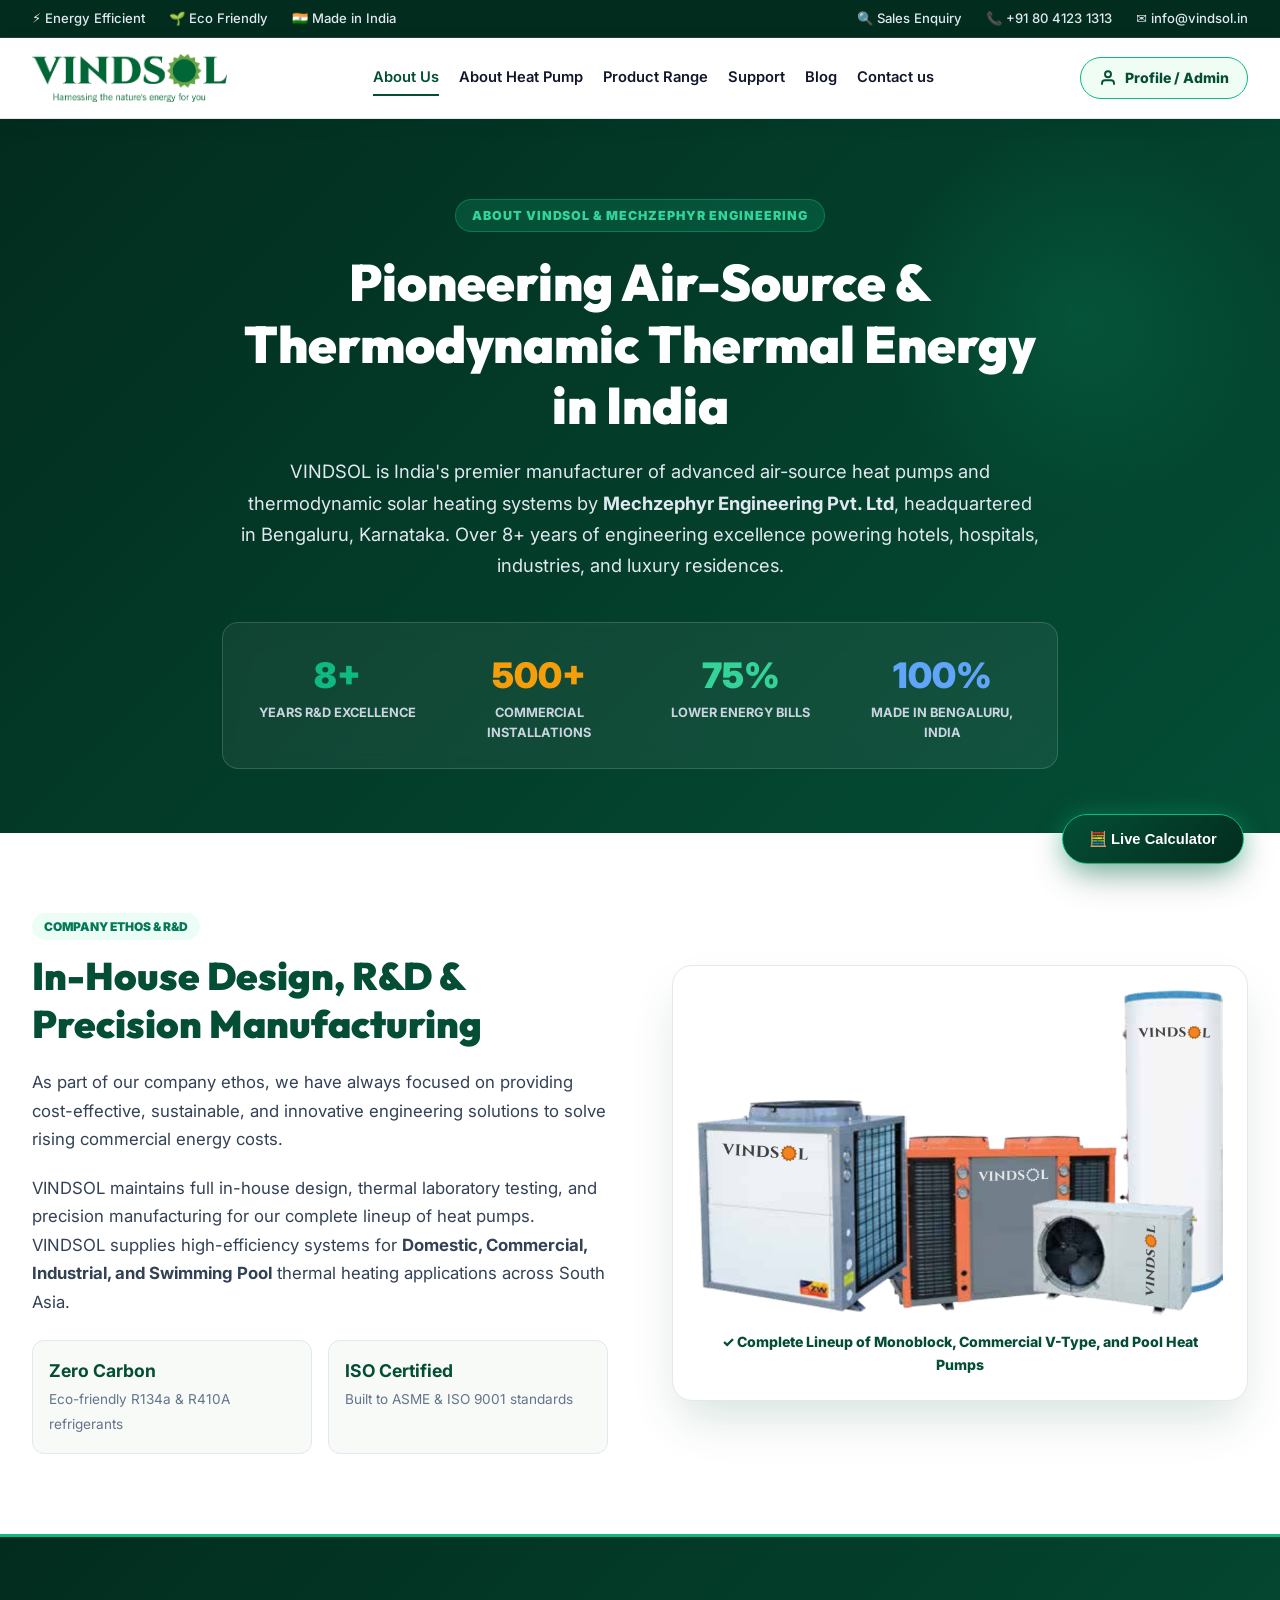
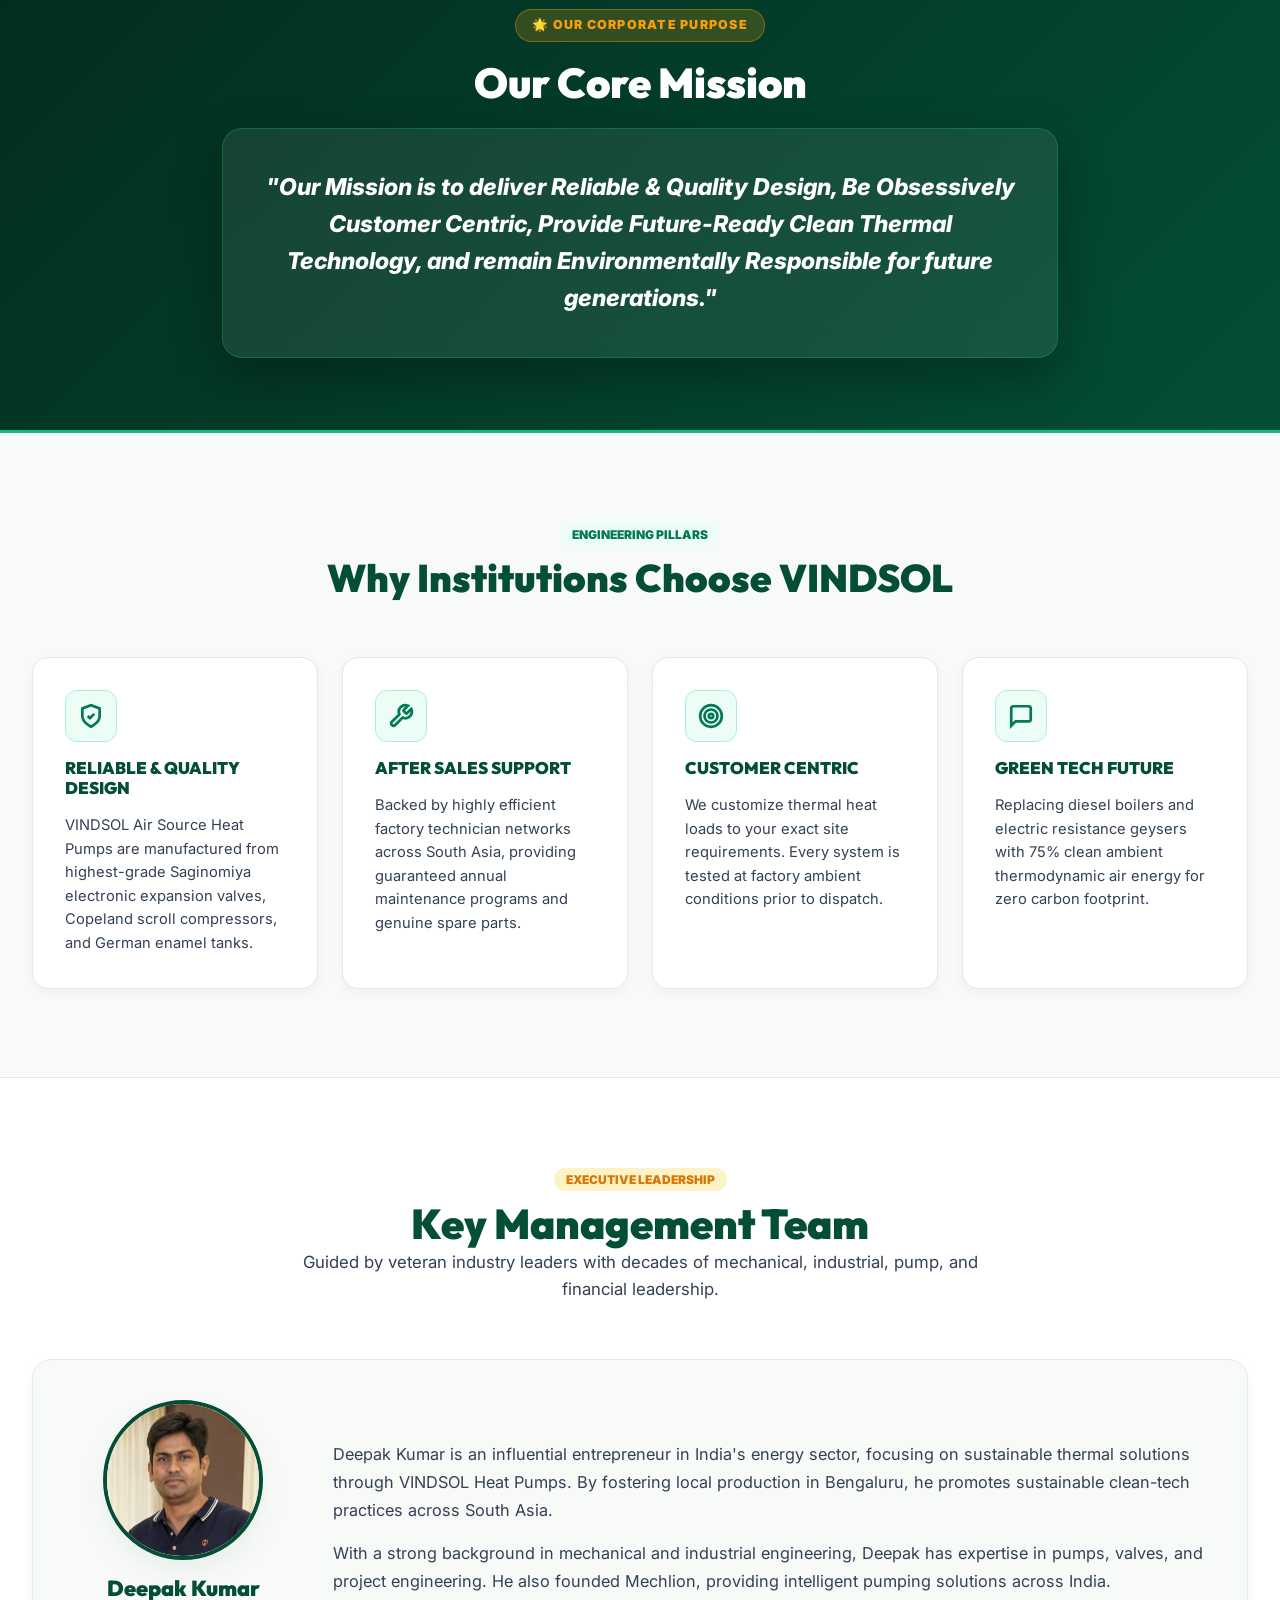
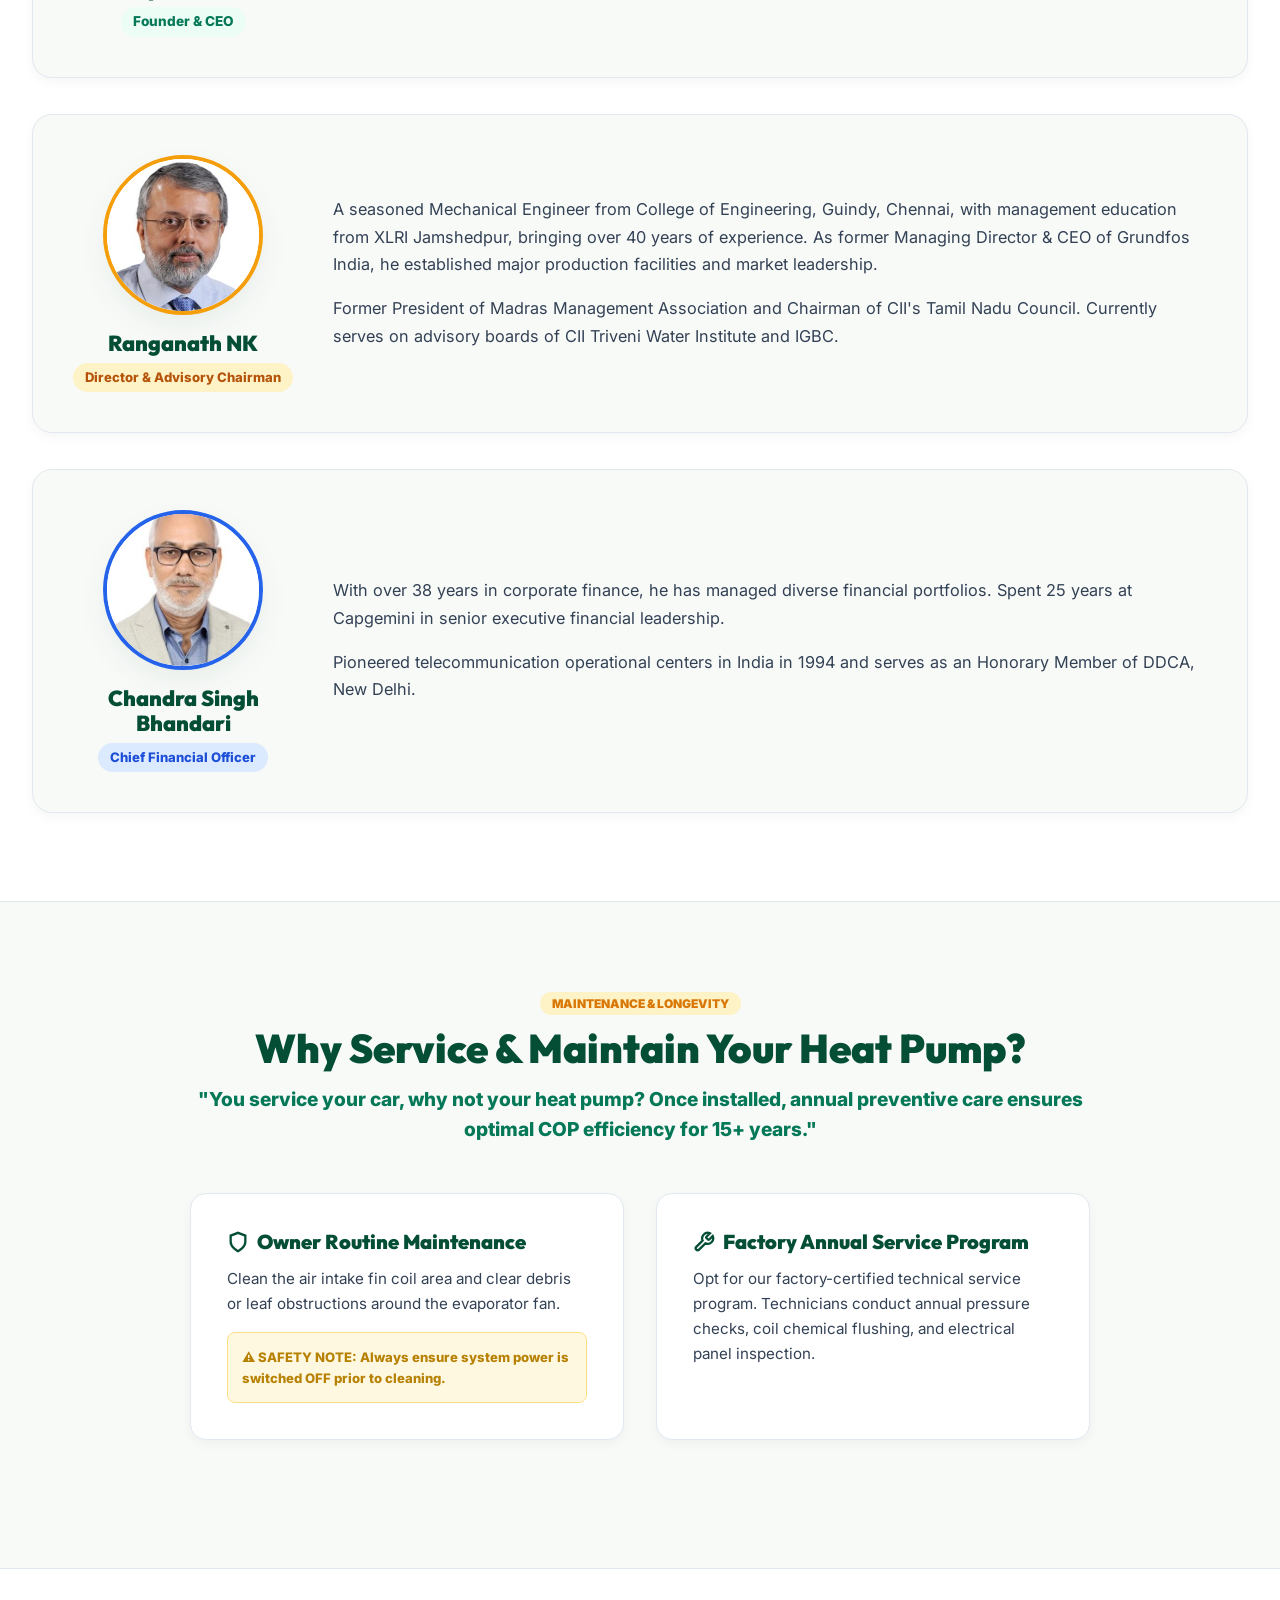
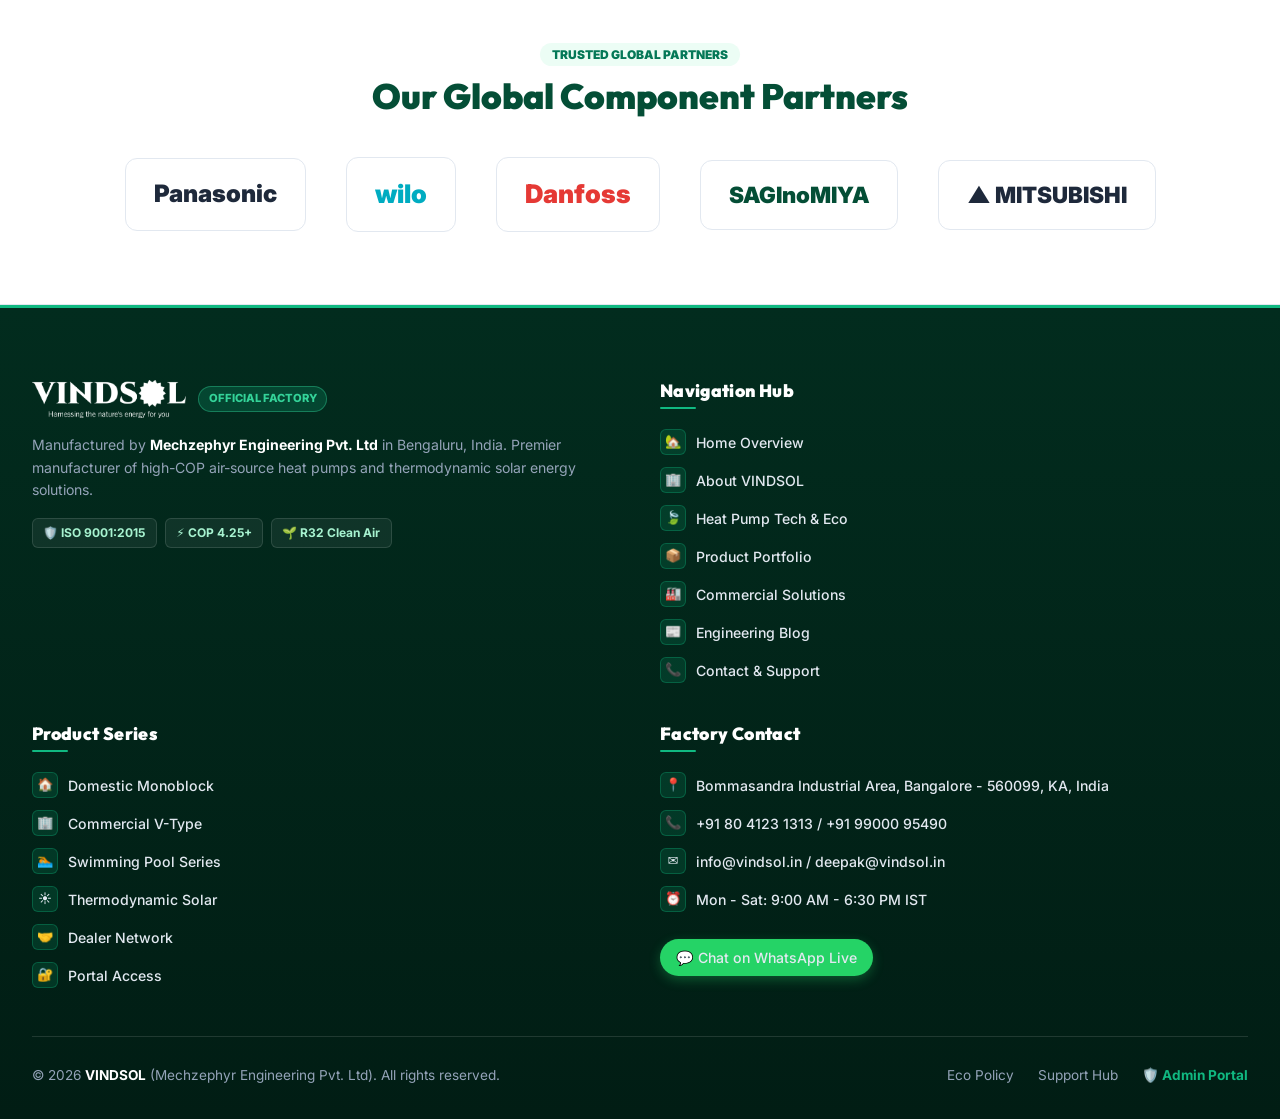
==== commit edc7c640: "Redesign sitewide footer with 2026 modern aesthetic, high contrast titles, and mini icons for all li" ====
--- a/about.html
+++ b/about.html
@@ -346,41 +346,108 @@
   </section>
 
   <!-- FOOTER -->
+  <!-- =========================================================================
+       GLOBAL 2026 CLEAN-TECH FOOTER
+       ========================================================================= -->
   <footer class="footer">
     <div class="container">
       <div class="footer-grid">
-        <div class="footer-col">
-          <div class="logo-text-group"><span class="logo-title" style="color: #FFFFFF;">VIND<span style="color: #10B981;">SOL</span></span><span class="logo-sub" style="color: #A7F3D0;">MECHZEPHYR ENGINEERING PVT. LTD</span></div>
-          <p style="color: #94A3B8; font-size: 0.88rem;">Indian manufacturer of air-source heat pumps and thermodynamic solar systems operating from Bengaluru, Karnataka.</p>
-        </div>
-        <div class="footer-col">
-          <h4 class="footer-title">Navigation</h4>
+        
+        <!-- Column 1: Brand & Enterprise Information -->
+        <div>
+          <div style="display: flex; align-items: center; gap: 0.75rem; margin-bottom: 1rem;">
+            <img src="assets/images/vindsol-official-logo.png" alt="VINDSOL Logo" style="height: 38px; filter: brightness(0) invert(1);">
+            <span style="background: rgba(16, 185, 129, 0.2); color: #34D399; font-size: 0.7rem; font-weight: 800; padding: 0.2rem 0.6rem; border-radius: 99px; border: 1px solid rgba(52, 211, 153, 0.4); text-transform: uppercase;">
+              OFFICIAL FACTORY
+            </span>
+          </div>
+          <p style="color: #94A3B8; font-size: 0.88rem; line-height: 1.6; margin-bottom: 1rem;">
+            Manufactured by <strong style="color: #FFFFFF;">Mechzephyr Engineering Pvt. Ltd</strong> in Bengaluru, India. Premier manufacturer of high-COP air-source heat pumps and thermodynamic solar energy solutions.
+          </p>
+          <div class="footer-trust-badges">
+            <span class="footer-badge-item">🛡️ ISO 9001:2015</span>
+            <span class="footer-badge-item">⚡ COP 4.25+</span>
+            <span class="footer-badge-item">🌱 R32 Clean Air</span>
+          </div>
+        </div>
+
+        <!-- Column 2: Navigation Hub (Icons for ALL Lines) -->
+        <div>
+          <h4 class="footer-col-title">Navigation Hub</h4>
           <ul class="footer-links">
-            <li><a href="about.html">About Us</a></li>
-            <li><a href="sustainability.html">About Heat Pump</a></li>
-            <li><a href="products.html">Product Range</a></li>
-            <li><a href="support.html">Support</a></li>
-            <li><a href="blog.html">Blog</a></li>
-            <li><a href="contact.html">Contact us</a></li>
+            <li><a href="index.html"><span class="footer-icon-badge">🏡</span> Home Overview</a></li>
+            <li><a href="about.html"><span class="footer-icon-badge">🏢</span> About VINDSOL</a></li>
+            <li><a href="sustainability.html"><span class="footer-icon-badge">🍃</span> Heat Pump Tech &amp; Eco</a></li>
+            <li><a href="products.html"><span class="footer-icon-badge">📦</span> Product Portfolio</a></li>
+            <li><a href="applications.html"><span class="footer-icon-badge">🏭</span> Commercial Solutions</a></li>
+            <li><a href="blog.html"><span class="footer-icon-badge">📰</span> Engineering Blog</a></li>
+            <li><a href="contact.html"><span class="footer-icon-badge">📞</span> Contact &amp; Support</a></li>
           </ul>
         </div>
-        <div class="footer-col">
-          <h4 class="footer-title">Products</h4>
+
+        <!-- Column 3: Heat Pump Series (Icons for ALL Lines) -->
+        <div>
+          <h4 class="footer-col-title">Product Series</h4>
           <ul class="footer-links">
-            <li><a href="products.html#domestic">Domestic Monoblock</a></li>
-            <li><a href="products.html#commercial">Commercial V-Type</a></li>
-            <li><a href="products.html#pool">Swimming Pool Series</a></li>
+            <li><a href="products.html#domestic"><span class="footer-icon-badge">🏠</span> Domestic Monoblock</a></li>
+            <li><a href="products.html#commercial"><span class="footer-icon-badge">🏢</span> Commercial V-Type</a></li>
+            <li><a href="products.html#pool"><span class="footer-icon-badge">🏊</span> Swimming Pool Series</a></li>
+            <li><a href="products.html#solar"><span class="footer-icon-badge">☀️</span> Thermodynamic Solar</a></li>
+            <li><a href="partner.html"><span class="footer-icon-badge">🤝</span> Dealer Network</a></li>
+            <li><a href="profile.html"><span class="footer-icon-badge">🔐</span> Portal Access</a></li>
           </ul>
         </div>
-        <div class="footer-col">
-          <h4 class="footer-title">Factory Address</h4>
-          <p style="color: #94A3B8; font-size: 0.9rem;">Bommasandra Industrial Area, Bangalore - 560099, Karnataka, India<br>Phone: +91 80 4123 1313<br>Email: info@vindsol.in</p>
-        </div>
-      </div>
+
+        <!-- Column 4: Factory Contact & Live Help (Icons for ALL Lines) -->
+        <div>
+          <h4 class="footer-col-title">Factory Contact</h4>
+          <ul class="footer-links">
+            <li>
+              <div class="footer-contact-item">
+                <span class="footer-icon-badge">📍</span>
+                <span>Bommasandra Industrial Area, Bangalore - 560099, KA, India</span>
+              </div>
+            </li>
+            <li>
+              <a href="tel:+918041231313">
+                <span class="footer-icon-badge">📞</span>
+                <span>+91 80 4123 1313 / +91 99000 95490</span>
+              </a>
+            </li>
+            <li>
+              <a href="mailto:info@vindsol.in">
+                <span class="footer-icon-badge">✉️</span>
+                <span>info@vindsol.in / deepak@vindsol.in</span>
+              </a>
+            </li>
+            <li>
+              <div class="footer-contact-item">
+                <span class="footer-icon-badge">⏰</span>
+                <span>Mon - Sat: 9:00 AM - 6:30 PM IST</span>
+              </div>
+            </li>
+            <li style="margin-top: 0.4rem;">
+              <a href="https://wa.me/919900095490" target="_blank" class="footer-wa-pill">
+                💬 Chat on WhatsApp Live
+              </a>
+            </li>
+          </ul>
+        </div>
+
+      </div>
+
+      <!-- Footer Bottom -->
       <div class="footer-bottom">
-        <span>&copy; 2026 VINDSOL (Mechzephyr Engineering Pvt. Ltd)</span>
-        <span>Zero ODP Refrigerant HVAC</span>
-      </div>
+        <div>
+          &copy; 2026 <strong style="color: #FFFFFF;">VINDSOL</strong> (Mechzephyr Engineering Pvt. Ltd). All rights reserved.
+        </div>
+        <div style="display: flex; gap: 1.5rem; align-items: center;">
+          <a href="sustainability.html" style="color: #94A3B8; text-decoration: none;">Eco Policy</a>
+          <a href="support.html" style="color: #94A3B8; text-decoration: none;">Support Hub</a>
+          <a href="admin.html" style="color: #10B981; font-weight: 700; text-decoration: none;">🛡️ Admin Portal</a>
+        </div>
+      </div>
+
     </div>
   </footer>
 
--- a/css/style.css
+++ b/css/style.css
@@ -2181,46 +2181,145 @@
 }
 
 /* ==========================================================================
-   FOOTER
+   FOOTER (2026 MODERN ALIGNED CLEAN-TECH DESIGN)
    ========================================================================== */
 .footer {
-  background-color: #071F12;
-  color: #94A3B8;
+  background: linear-gradient(180deg, #022C1E 0%, #011D14 100%);
+  color: #CBD5E1;
   padding: 4.5rem 0 2rem 0;
   font-size: 0.9rem;
+  border-top: 3px solid #10B981;
+  position: relative;
+  overflow: hidden;
 }
 
 .footer-grid {
   display: grid;
-  grid-template-columns: 1.5fr 1fr 1fr 1.25fr;
-  gap: 3rem;
-  margin-bottom: 3.5rem;
+  grid-template-columns: 1.4fr 1fr 1.1fr 1.25fr;
+  gap: 2.5rem;
+  margin-bottom: 3rem;
+  align-items: start;
 }
 
 .footer-col-title {
   font-size: 1.1rem;
-  font-weight: 800;
-  color: #FFFFFF;
-  margin-bottom: 1.2rem;
+  font-weight: 900;
+  color: #FFFFFF !important;
+  margin-bottom: 1.25rem;
+  letter-spacing: 0.02em;
+  display: flex;
+  align-items: center;
+  gap: 0.5rem;
+  position: relative;
+  padding-bottom: 0.5rem;
+}
+
+.footer-col-title::after {
+  content: '';
+  position: absolute;
+  bottom: 0;
+  left: 0;
+  width: 36px;
+  height: 2.5px;
+  background: #10B981;
+  border-radius: 2px;
 }
 
 .footer-links {
   list-style: none;
   display: flex;
   flex-direction: column;
-  gap: 0.65rem;
+  gap: 0.75rem;
+  padding: 0;
+  margin: 0;
+}
+
+.footer-links li {
+  display: flex;
+  align-items: center;
+}
+
+.footer-links a, .footer-contact-item {
+  color: #E2E8F0 !important;
+  text-decoration: none;
+  display: inline-flex;
+  align-items: center;
+  gap: 0.6rem;
+  font-size: 0.88rem;
+  font-weight: 500;
+  transition: all 0.25 ease;
+  line-height: 1.5;
 }
 
 .footer-links a:hover {
-  color: #4ADE80;
+  color: #34D399 !important;
+  transform: translateX(4px);
+}
+
+.footer-icon-badge {
+  display: inline-flex;
+  align-items: center;
+  justify-content: center;
+  width: 26px;
+  height: 26px;
+  border-radius: 6px;
+  background: rgba(16, 185, 129, 0.15);
+  border: 1px solid rgba(16, 185, 129, 0.3);
+  font-size: 0.82rem;
+  flex-shrink: 0;
+}
+
+.footer-wa-pill {
+  display: inline-flex;
+  align-items: center;
+  gap: 0.5rem;
+  background: #25D366;
+  color: #FFFFFF !important;
+  font-weight: 800;
+  font-size: 0.82rem;
+  padding: 0.5rem 1rem;
+  border-radius: 99px;
+  text-decoration: none;
+  box-shadow: 0 4px 12px rgba(37, 211, 102, 0.3);
+  transition: transform 0.2s ease;
+  margin-top: 0.5rem;
+}
+
+.footer-wa-pill:hover {
+  transform: translateY(-2px);
+  background: #20BA5A;
+}
+
+.footer-trust-badges {
+  display: flex;
+  flex-wrap: wrap;
+  gap: 0.5rem;
+  margin-top: 1rem;
+}
+
+.footer-badge-item {
+  background: rgba(255, 255, 255, 0.06);
+  border: 1px solid rgba(255, 255, 255, 0.12);
+  border-radius: 6px;
+  padding: 0.3rem 0.65rem;
+  font-size: 0.75rem;
+  font-weight: 700;
+  color: #A7F3D0;
+  display: inline-flex;
+  align-items: center;
+  gap: 0.35rem;
 }
 
 .footer-bottom {
-  border-top: 1px solid rgba(255, 255, 255, 0.1);
-  padding-top: 2rem;
+  border-top: 1px solid rgba(255, 255, 255, 0.12);
+  padding-top: 1.75rem;
   display: flex;
   justify-content: space-between;
+  align-items: center;
+  flex-wrap: wrap;
+  gap: 1rem;
   font-size: 0.85rem;
+  color: #94A3B8;
 }
 
 /* Responsive Media Queries */
